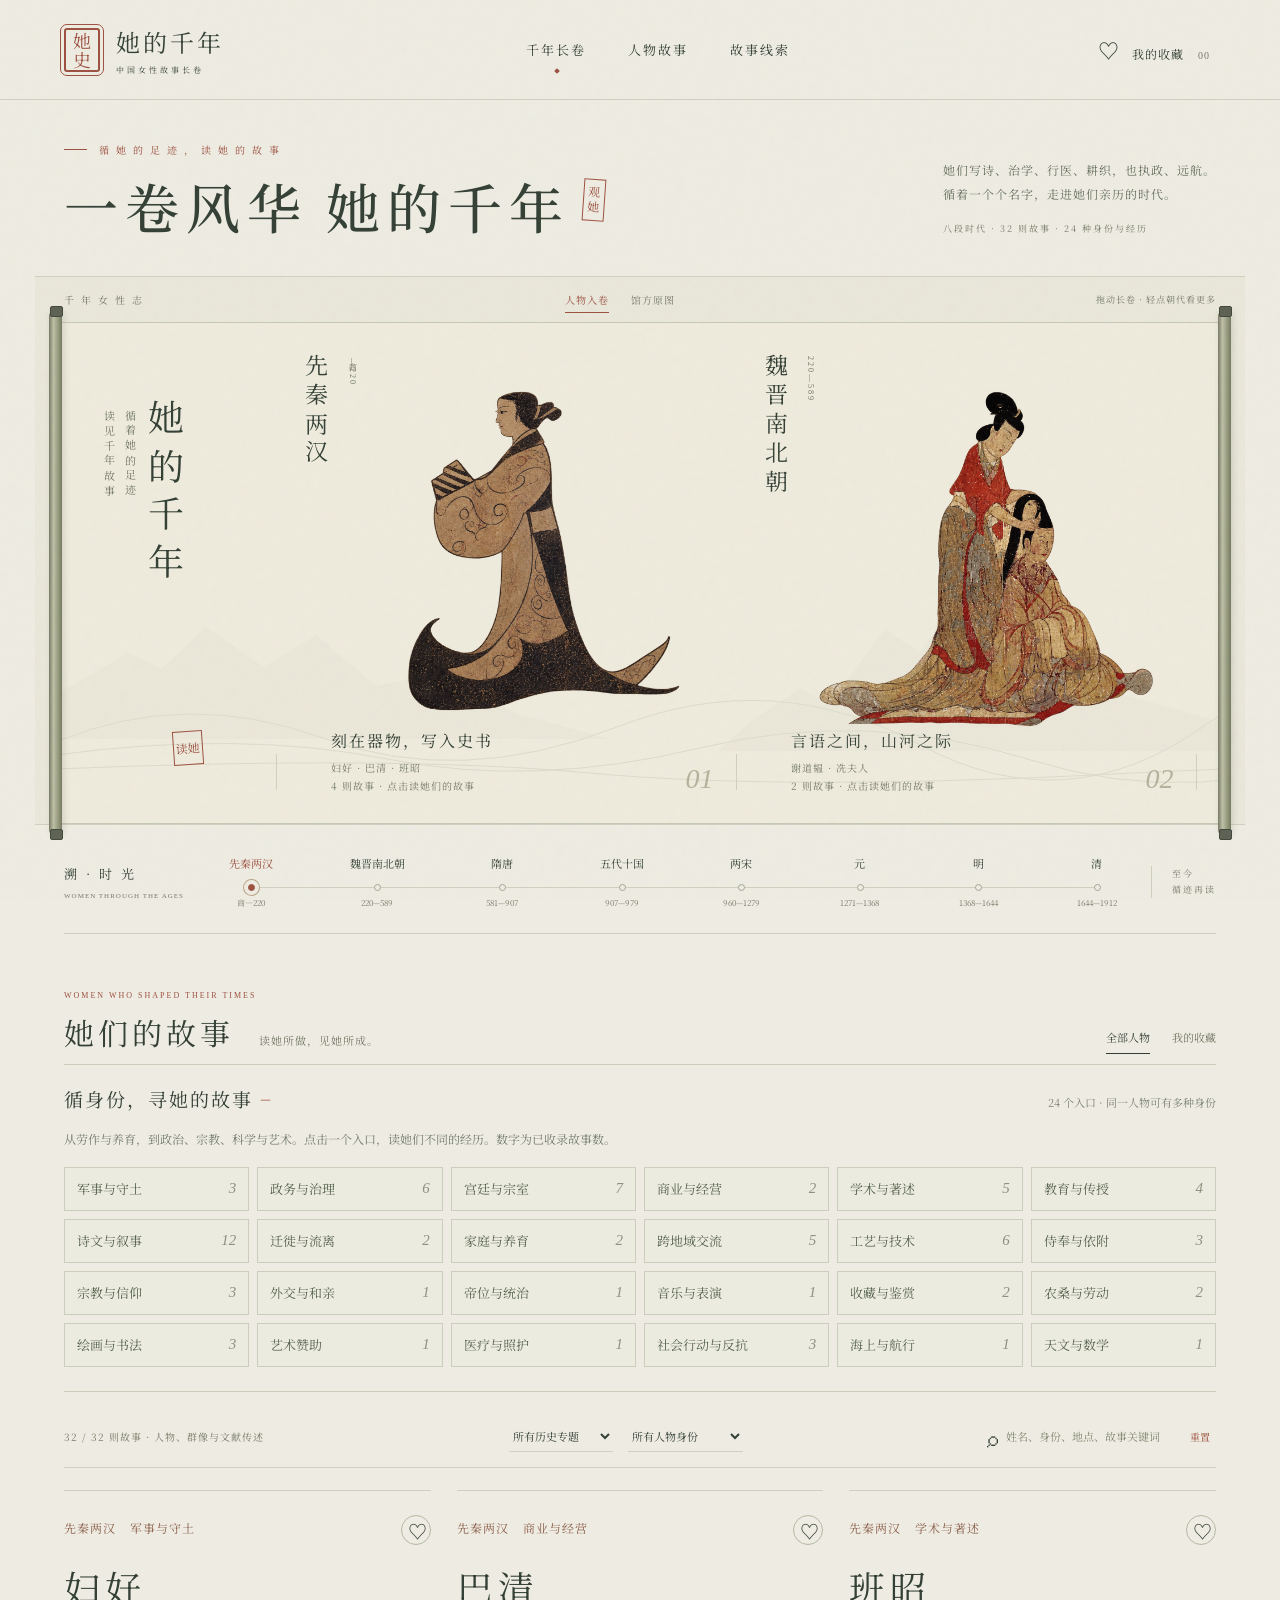
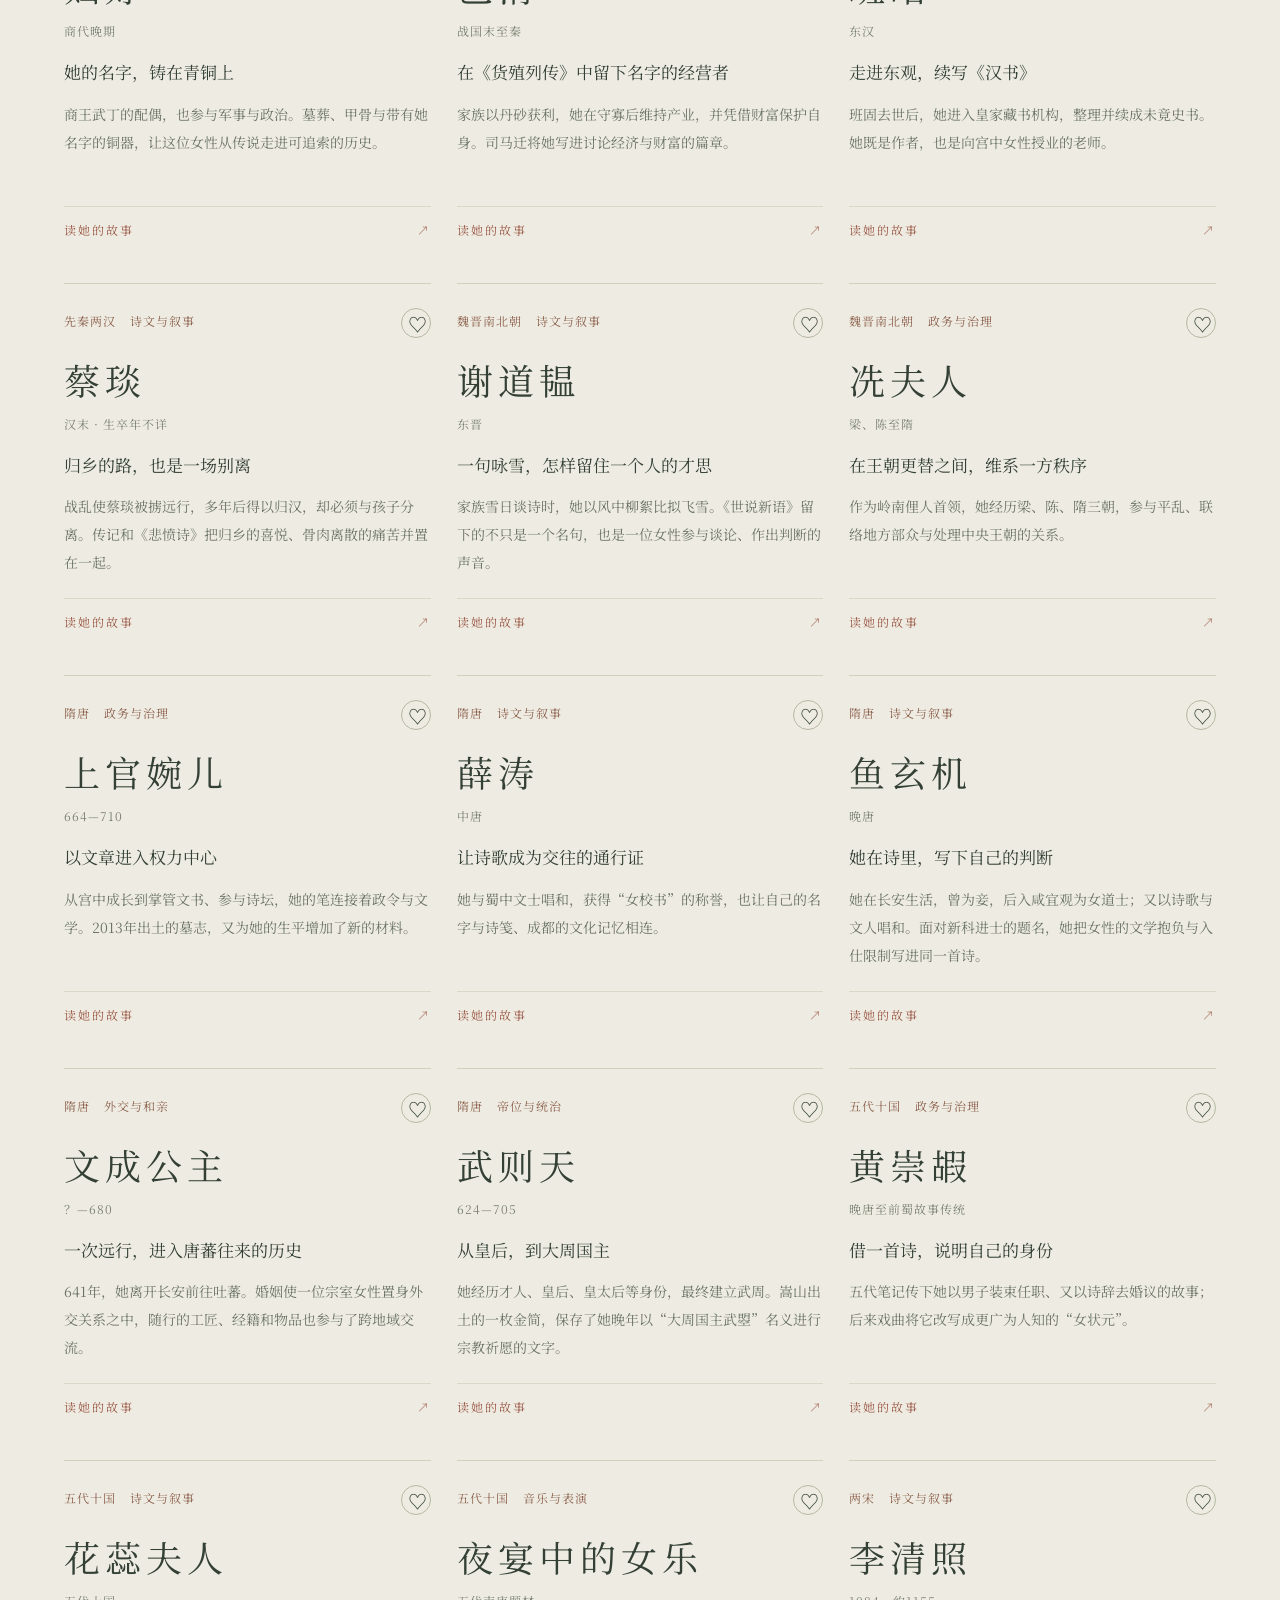
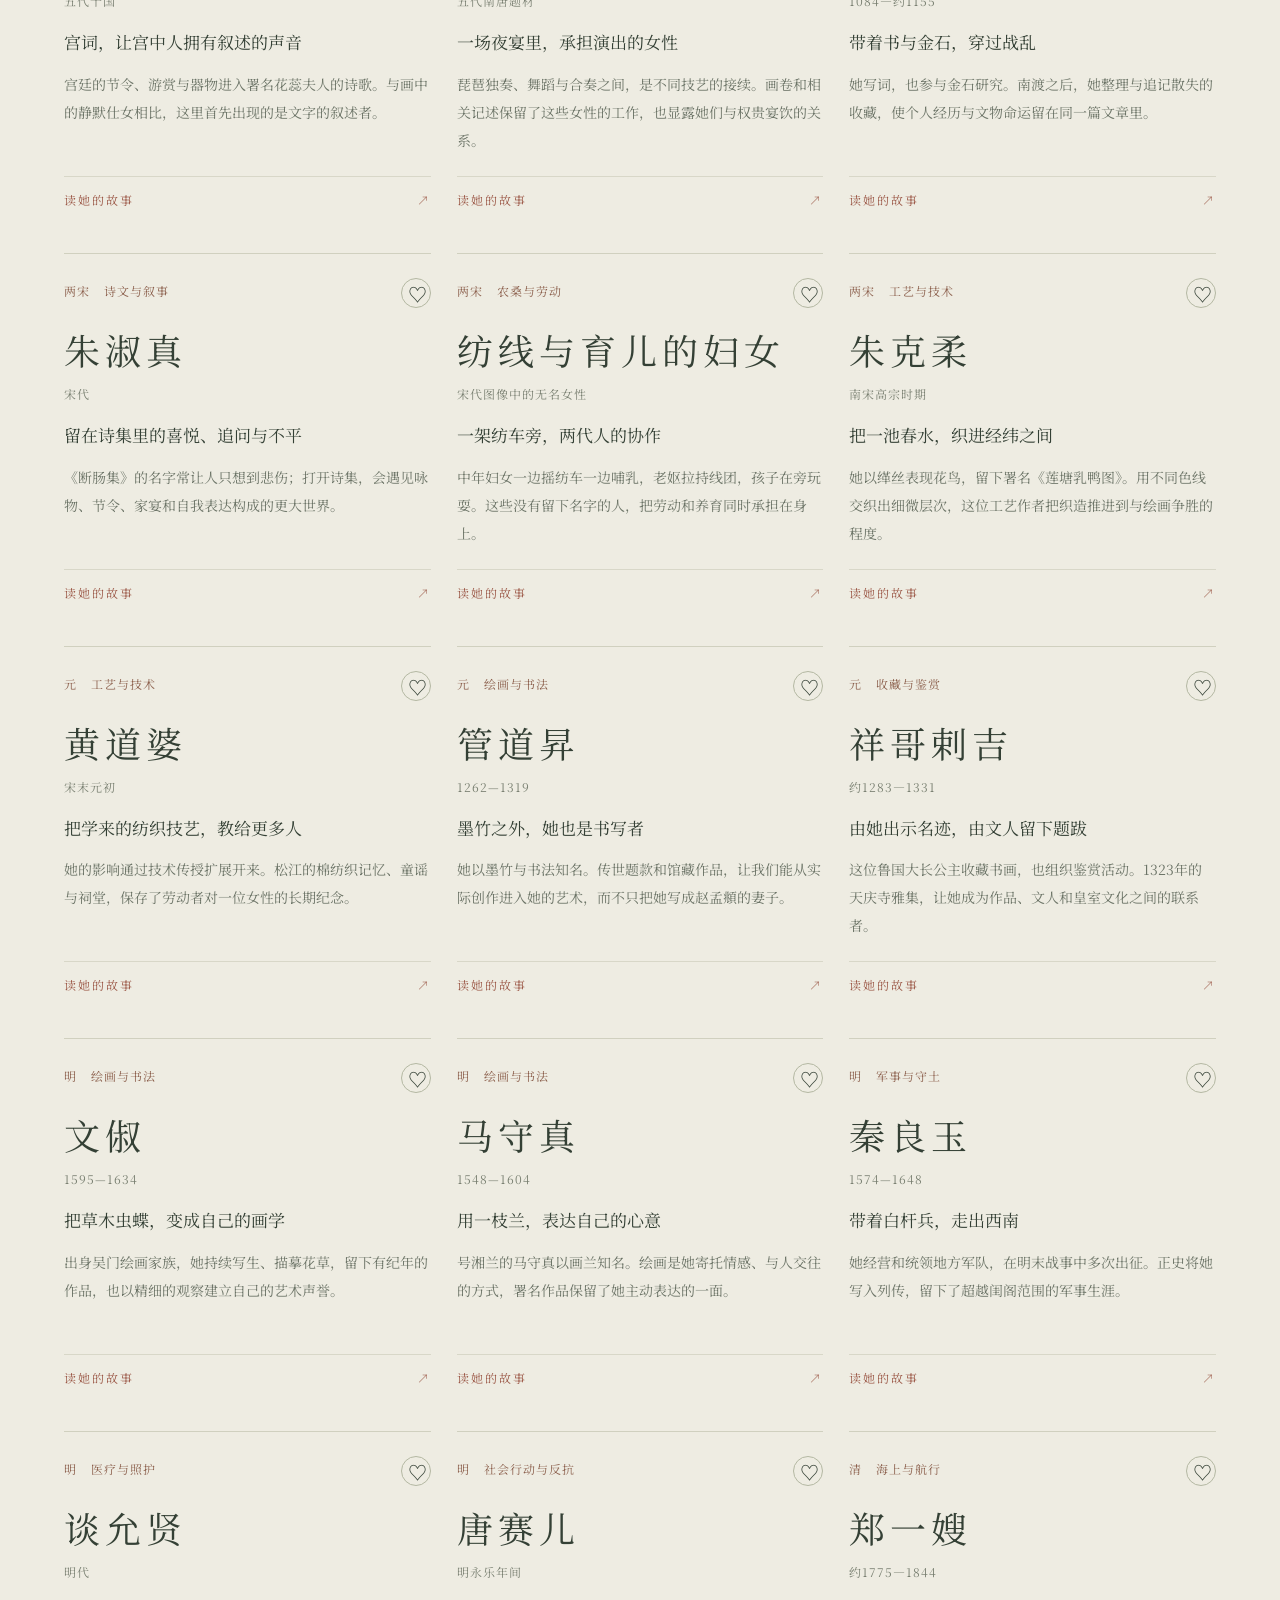
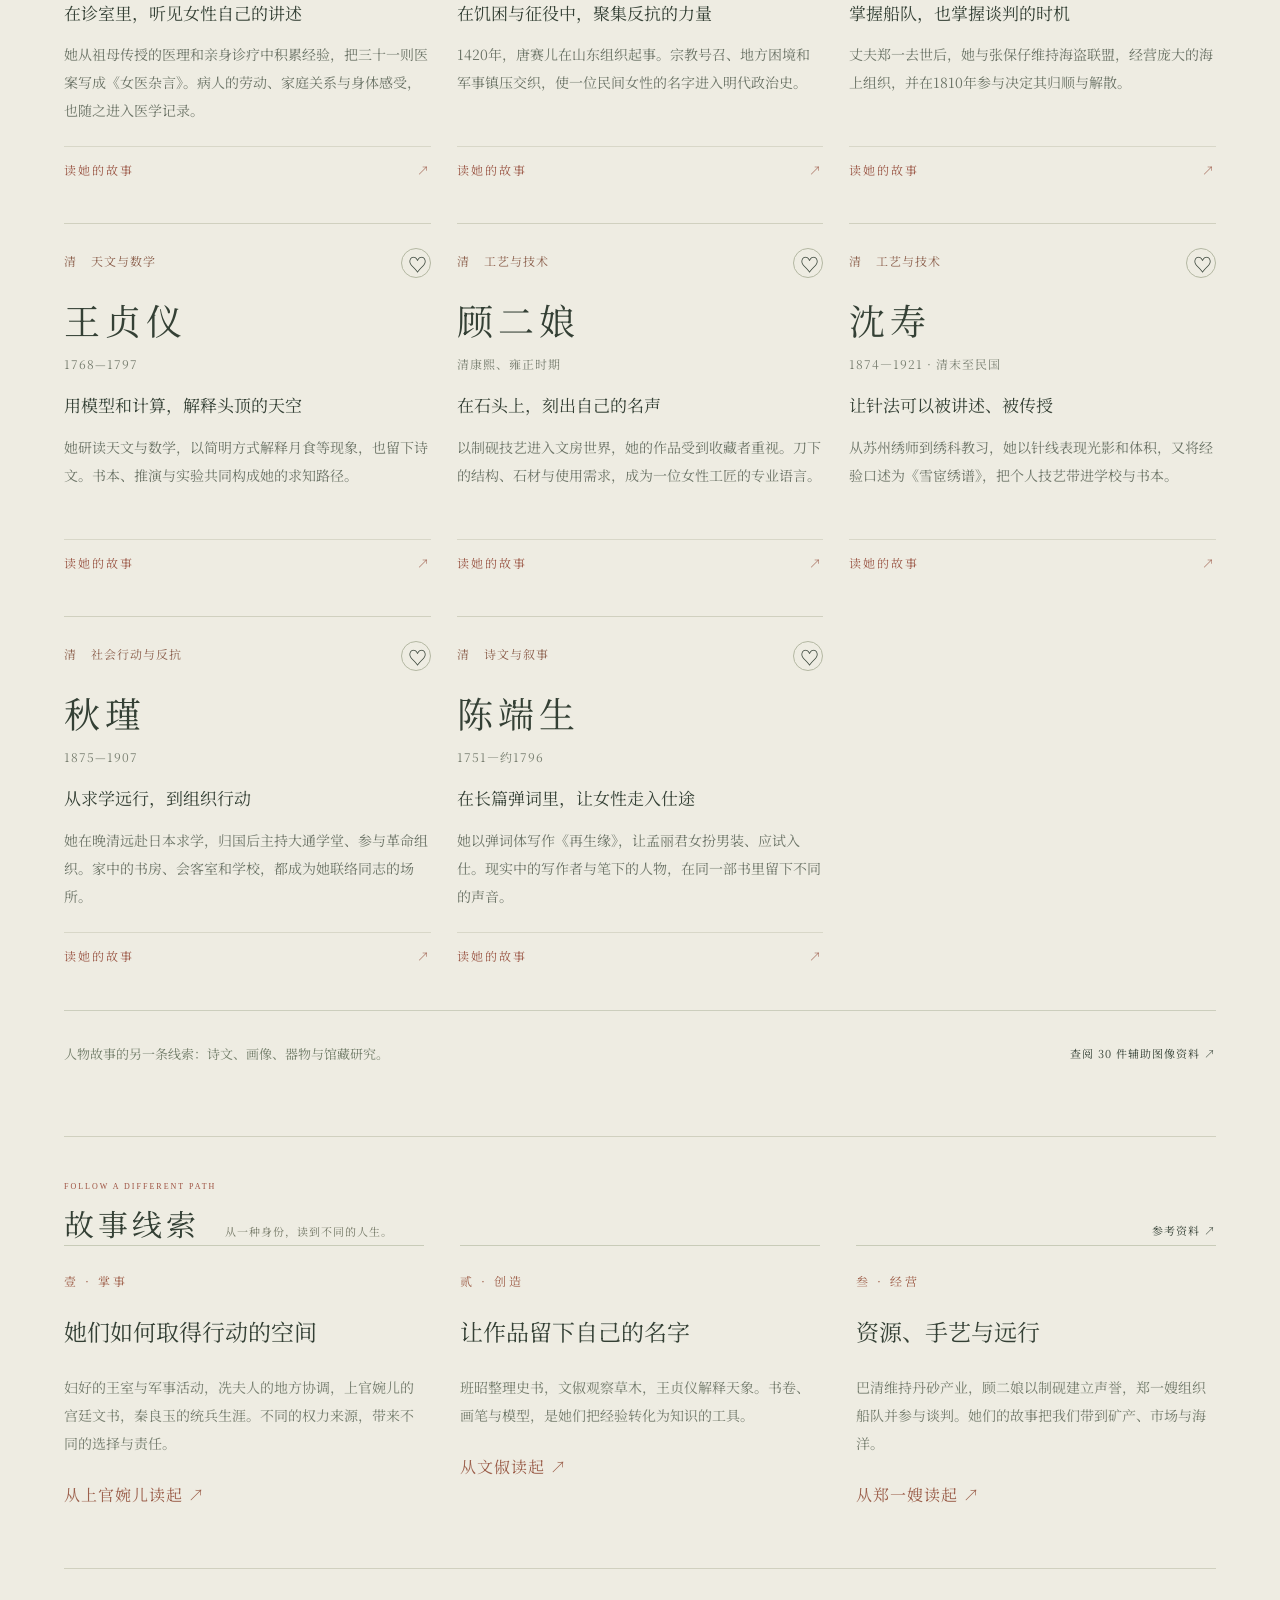
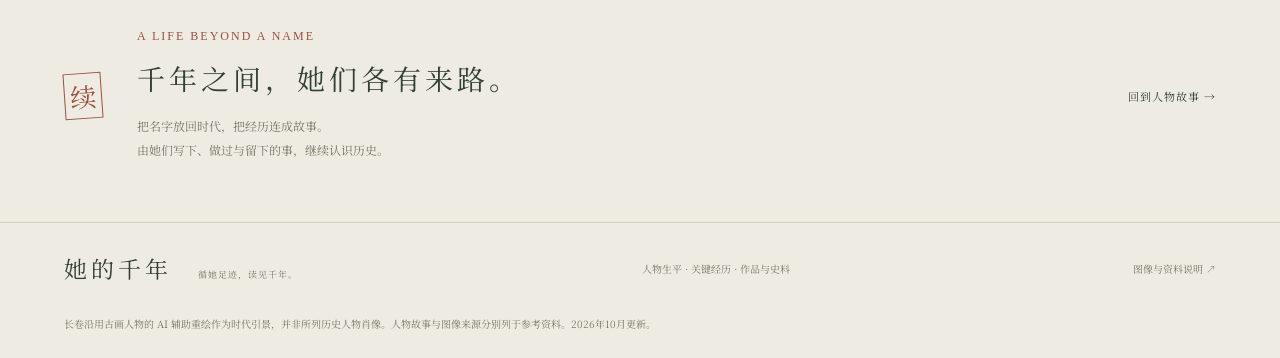
==== index.html @ 385a0a85 "Publish Astra edition of Her Dynasty with women's historical stories" ====
<!doctype html><html lang="zh-CN"><head><meta charset="UTF-8"><meta name="viewport" content="width=device-width, initial-scale=1"><meta name="theme-color" content="#eeece2"><title>她的千年 · 中国女性故事长卷</title><meta name="description" content="从先秦到清代，循女性的生平、行动与作品，阅读中国历史中的女性故事。"><link rel="stylesheet" href="style.css?v=stories-20261010-v7"><link rel="stylesheet" href="women.css?v=stories-20261010-v7"></head><body><a class="skip-link" href="#section-catalog">跳至人物故事</a>
<header class="header"><a class="brand" href="#" aria-label="她的千年，返回卷首"><span class="seal" aria-hidden="true"><span>她</span><span>史</span></span><span>她的千年<small>中国女性故事长卷</small></span></a><nav aria-label="主导航"><a class="current" href="#section-scroll">千年长卷</a><a href="#section-catalog">人物故事</a><a href="#section-study">故事线索</a></nav><button class="saved-link" id="savedNav"><span>♡</span> 我的收藏 <small id="savedCount">00</small></button></header>
<main><section class="opening" id="section-scroll"><div><p class="eyebrow"><i></i> 循 她 的 足 迹 ， 读 她 的 故 事</p><h1>一卷风华<span>她的千年</span><b class="title-stamp">观她</b></h1></div><div class="opening-aside"><p>她们写诗、治学、行医、耕织，也执政、远航。<br>循着一个个名字，走进她们亲历的时代。</p><span id="storyStats">八段时代 · 32 则故事 · 多种人生</span></div></section>
<section class="scroll-shell" aria-label="连续的女性故事长卷"><div class="scroll-topline"><span>千 年 女 性 志</span><div class="view-switch" role="group" aria-label="长卷画面模式"><button class="active" id="cropMode" aria-pressed="true">人物入卷</button><button id="wholeMode" aria-pressed="false">馆方原图</button></div><span class="scroll-instruction">拖动长卷 · 轻点朝代看更多</span></div><div class="scroll-mount"><span class="spindle left" aria-hidden="true"></span><div class="scroll-viewport" id="scrollViewport" tabindex="0" role="region" aria-label="横向女性故事长卷，可拖动或使用左右方向键浏览"><div class="scroll-track" id="epochSlotsWrapper"></div></div><span class="spindle right" aria-hidden="true"></span></div></section>
<section class="timeline-section" aria-label="选择时代"><div class="timeline-label">溯 · 时 光<small>WOMEN THROUGH THE AGES</small></div><div class="timeline" id="timelineEpochsBar" role="group" aria-label="朝代时间轴"></div><a class="timeline-end" href="#living">至今<br>循迹再读</a></section>
<section class="collection" id="section-catalog"><div class="section-top"><div><p class="eyebrow">WOMEN WHO SHAPED THEIR TIMES</p><h2>她们的故事<span>读她所做，见她所成。</span></h2></div><div class="filters" role="group" aria-label="人物筛选"><button class="active" id="allFilter" aria-pressed="true">全部人物</button><button id="savedFilter" aria-pressed="false">我的收藏</button></div></div><details class="identity-atlas" open><summary><span>循身份，寻她的故事</span><small id="identityCount"></small></summary><p>从劳作与养育，到政治、宗教、科学与艺术。点击一个入口，读她们不同的经历。数字为已收录故事数。</p><div id="identityGrid" class="identity-grid" role="group" aria-label="按身份与经历浏览"></div></details><div class="collection-tools"><p id="filterCount" role="status"></p><div class="filter-selects"><label class="sr-only" for="eraFilter">历史专题</label><select id="eraFilter"><option value="all">所有历史专题</option></select><label class="sr-only" for="sceneFilter">人物身份</label><select id="sceneFilter"><option value="all">所有人物身份</option></select></div><label class="search"><span aria-hidden="true">⌕</span><input id="catalogSearchInput" type="search" placeholder="姓名、身份、地点、故事关键词" aria-label="检索人物故事"><button id="clearFilters">重置</button></label></div><div class="cards" id="catalogGrid"></div><div class="material-link"><p>人物故事的另一条线索：诗文、画像、器物与馆藏研究。</p><a href="sources.html#images" class="text-link">查阅 30 件辅助图像资料 ↗</a></div></section>
<section class="notes" id="section-study"><div class="section-top"><div><p class="eyebrow">FOLLOW A DIFFERENT PATH</p><h2>故事线索<span>从一种身份，读到不同的人生。</span></h2></div><a class="text-link" href="sources.html" target="_blank" rel="noopener">参考资料 ↗</a></div><div class="story-paths"><article><span>壹 · 掌事</span><h3>她们如何取得行动的空间</h3><p>妇好的王室与军事活动，冼夫人的地方协调，上官婉儿的宫廷文书，秦良玉的统兵生涯。不同的权力来源，带来不同的选择与责任。</p><button class="text-link" data-person="shangguan">从上官婉儿读起 ↗</button></article><article><span>贰 · 创造</span><h3>让作品留下自己的名字</h3><p>班昭整理史书，文俶观察草木，王贞仪解释天象。书卷、画笔与模型，是她们把经验转化为知识的工具。</p><button class="text-link" data-person="wenchu">从文俶读起 ↗</button></article><article><span>叁 · 经营</span><h3>资源、手艺与远行</h3><p>巴清维持丹砂产业，顾二娘以制砚建立声誉，郑一嫂组织船队并参与谈判。她们的故事把我们带到矿产、市场与海洋。</p><button class="text-link" data-person="zhengyisao">从郑一嫂读起 ↗</button></article></div></section><section class="living" id="living"><span class="small-seal">续</span><div><p class="eyebrow">A LIFE BEYOND A NAME</p><h2>千年之间，她们各有来路。</h2><p>把名字放回时代，把经历连成故事。<br>由她们写下、做过与留下的事，继续认识历史。</p></div><a class="text-link" href="#section-catalog">回到人物故事 →</a></section></main><footer><a class="footer-brand" href="#">她的千年 <span>循她足迹，读见千年。</span></a><p>人物生平 · 关键经历 · 作品与史料</p><a href="sources.html" target="_blank" rel="noopener">图像与资料说明 ↗</a></footer><div class="archive-note">长卷沿用古画人物的 AI 辅助重绘作为时代引景，并非所列历史人物肖像。人物故事与图像来源分别列于参考资料。2026年10月更新。</div><dialog class="reading-dialog epoch-dialog" id="epochDialog" aria-labelledby="epochTitle"><div class="dialog-top"><span class="eyebrow" id="epochKicker"></span><button class="close-button" data-close="epochDialog" aria-label="关闭朝代专题">×</button></div><div class="epoch-intro"><h2 id="epochTitle"></h2><p id="epochIntro"></p><p class="period-note" id="epochCount"></p></div><div class="catalog-grid" id="epochGrid"></div></dialog>
<dialog class="reading-dialog work-dialog" id="workDialog" aria-labelledby="workTitle"><div class="dialog-top"><span class="eyebrow" id="workKicker"></span><button class="close-button" data-close="workDialog" aria-label="关闭作品详情">×</button></div><div class="work-heading"><h2 id="workTitle"></h2><p id="workMeta"></p></div><div class="work-tabs" role="tablist" aria-label="作品阅读内容"><button role="tab" id="tab-image" aria-controls="panel-image" aria-selected="true" data-tab="image">原作细看</button><button role="tab" id="tab-life" aria-controls="panel-life" aria-selected="false" tabindex="-1" data-tab="life">画中生活</button><button role="tab" id="tab-research" aria-controls="panel-research" aria-selected="false" tabindex="-1" data-tab="research">作品与来源</button></div><div class="work-panel" id="panel-image" role="tabpanel" aria-labelledby="tab-image"><div class="work-layout"><div class="image-column"><button class="work-image-button" id="openZoom" aria-label="放大当前画作"><img id="workImage" alt=""><span class="image-zoom-label">＋ 放大细看</span></button><p id="imageCaption"></p><div class="album-controls" id="albumControls"></div></div><div class="work-overview"><div class="eyebrow">画中一隅</div><p id="workSummary"></p><dl id="workFacts"></dl><div class="work-actions"><a class="source-link" id="workSource" target="_blank" rel="noopener">馆藏原页 ↗</a></div></div></div></div><div class="work-panel prose" id="panel-life" role="tabpanel" aria-labelledby="tab-life" hidden></div><div class="work-panel prose" id="panel-research" role="tabpanel" aria-labelledby="tab-research" hidden></div></dialog>
<dialog class="zoom-dialog" id="zoomDialog" aria-labelledby="zoomTitle"><div class="zoom-top"><h2 id="zoomTitle"></h2><button class="close-button" data-close="zoomDialog" aria-label="关闭放大查看">×</button></div><div class="zoom-tools"><button id="zoomOut" aria-label="缩小">−</button><output id="zoomScale">100%</output><button id="zoomIn" aria-label="放大">＋</button><button id="zoomReset">适应窗口</button><span id="zoomResolution"></span></div><div class="zoom-viewport" id="zoomViewport" tabindex="0" aria-label="放大的画作，可拖动画面或用方向键浏览"><div id="zoomStage"><img id="zoomImage" alt="" draggable="false"></div></div><p class="zoom-help">拖动或滚动浏览 · ＋／− 调整大小 · Esc 返回</p></dialog>
<dialog class="reading-dialog person-dialog" id="personDialog" aria-labelledby="personTitle"><div class="dialog-top"><span class="eyebrow" id="personKicker"></span><button class="close-button" data-close="personDialog" aria-label="关闭人物故事">×</button></div><header class="person-heading"><p id="personMeta"></p><h2 id="personTitle"></h2><h3 id="personHeadline"></h3><p id="personSummary"></p></header><div class="person-reading-layout"><aside><h3>故事中的几个节点</h3><ol id="personEvents" class="person-events"></ol><button class="save-card person-save" id="personSave" aria-label="收藏这位女性的故事">♡</button></aside><div class="prose"><div id="personBody"></div><section id="personMaterials"></section><section class="person-sources"><h3>参考资料</h3><div id="personReferences"></div></section></div></div></dialog>
<div class="toast" id="toast" role="status"></div>
<script src="women-data.js?v=stories-20261010-v7"></script><script src="stories-data.js?v=stories-20261010-v7"></script><script src="women.js?v=stories-20261010-v7"></script></body></html>
---- style.css ----
@import url('https://fonts.googleapis.com/css2?family=Noto+Serif+SC:wght@400;500;600&display=swap');
:root{--paper:#eeece2;--light:#f5f2e9;--ink:#344035;--muted:#757967;--red:#9d5141;--line:#d0d0bf;--serif:'Noto Serif SC','Songti SC',STSong,serif;--gutter:5vw}*{box-sizing:border-box}html{scroll-behavior:smooth;scroll-padding-top:26px}body{margin:0;background:var(--paper);color:var(--ink);font-family:var(--serif);-webkit-font-smoothing:antialiased}body:before{content:'';position:fixed;inset:0;z-index:50;opacity:.11;pointer-events:none;background:url("data:image/svg+xml,%3Csvg viewBox='0 0 150 150' xmlns='http://www.w3.org/2000/svg'%3E%3Cfilter id='n'%3E%3CfeTurbulence type='fractalNoise' baseFrequency='.7' numOctaves='3' stitchTiles='stitch'/%3E%3C/filter%3E%3Cpath fill='%23847861' filter='url(%23n)' opacity='.25' d='M0 0h150v150H0z'/%3E%3C/svg%3E")}button,input{font:inherit;color:inherit}button{cursor:pointer;border:0;background:none}a{color:inherit;text-decoration:none}button,a{transition:color .2s,background .2s,transform .2s}button:hover,a:hover{color:var(--red)}button:disabled{opacity:.3;cursor:default}button:focus-visible,a:focus-visible,input:focus-visible,[tabindex]:focus-visible{outline:2px solid var(--red);outline-offset:5px}button:focus:not(:focus-visible){outline:none}button,a{-webkit-tap-highlight-color:transparent}img{max-width:100%}.sr-only{position:absolute!important;width:1px;height:1px;padding:0;margin:-1px;overflow:hidden;clip:rect(0,0,0,0);white-space:nowrap;border:0}.skip-link{position:absolute;left:10px;top:-80px;z-index:100;padding:15px;background:var(--paper)}.skip-link:focus{top:10px}.header{height:100px;max-width:1600px;margin:auto;display:flex;align-items:center;justify-content:space-between;padding:0 var(--gutter);border-bottom:1px solid var(--line)}.brand{display:flex;align-items:center;gap:16px;font-size:26px;letter-spacing:4px}.brand small{display:block;font-size:8px;letter-spacing:3px;margin-top:5px}.seal{width:36px;height:44px;border:2px solid var(--red);outline:1px solid var(--red);outline-offset:3px;color:var(--red);writing-mode:vertical-rl;display:grid;place-content:center;font-size:21px;letter-spacing:1px;border-radius:3px}nav{display:flex;gap:42px;font-size:13px;letter-spacing:2px}nav a{padding:14px 0;position:relative}nav a.current:after{content:'';width:4px;height:4px;background:var(--red);position:absolute;bottom:0;left:48%;transform:rotate(45deg)}.saved-link{font-size:12px;letter-spacing:1px}.saved-link>span{font-size:21px;margin-right:8px}.saved-link small{font:10px Georgia;letter-spacing:1px;margin-left:10px;color:var(--muted)}main{max-width:1600px;margin:auto}.opening{padding:42px var(--gutter) 35px;display:flex;align-items:end;justify-content:space-between;gap:20px}.eyebrow{font:9px Georgia,serif;letter-spacing:3px;color:var(--muted);margin:0 0 14px;display:flex;align-items:center;gap:12px}.eyebrow i{display:inline-block;width:23px;height:1px;background:var(--red)}.opening .eyebrow{font-family:var(--serif);font-size:10px}h1{font-size:54px;letter-spacing:7px;line-height:1.3;font-weight:500;margin:0;position:relative}h1 span{margin-left:18px}.title-stamp{font-size:12px;font-weight:400;writing-mode:vertical-rl;border:1px solid var(--red);color:var(--red);padding:5px 2px;letter-spacing:3px;position:absolute;top:8px;margin-left:13px;transform:rotate(4deg)}.opening-aside{padding-bottom:4px}.opening-aside p{font-size:12px;line-height:2;letter-spacing:1px;margin:0 0 8px;color:#66705e}.opening-aside>span{font-size:9px;letter-spacing:2px;color:var(--muted)}.scroll-shell{margin:0 2.7%;border-top:1px solid var(--line);border-bottom:1px solid var(--line);background:#e9e7da;position:relative}.scroll-topline{height:45px;display:flex;align-items:center;justify-content:space-between;padding:0 29px;font-size:10px;letter-spacing:2px;color:var(--muted)}.view-switch{display:flex;gap:22px}.view-switch button{font-size:10px;padding:5px 0;letter-spacing:1px;border-bottom:1px solid transparent;color:var(--muted)}.view-switch button.active{color:var(--red);border-color:var(--red)}.scroll-instruction{font-size:9px;letter-spacing:1px}.scroll-mount{position:relative;margin:0 21px;border-top:1px solid #c7c9b5;border-bottom:1px solid #c7c9b5}.spindle{position:absolute;top:-12px;bottom:-12px;width:13px;z-index:3;border-radius:5px;background:linear-gradient(90deg,#777965,#bec0a6 35%,#8b9074 80%,#747960);box-shadow:2px 0 6px #3c442927}.spindle:before,.spindle:after{content:'';position:absolute;left:1px;width:11px;height:9px;background:#5d6253;border:1px solid #41483c;border-radius:2px}.spindle:before{top:-5px}.spindle:after{bottom:-5px}.spindle.left{left:-7px}.spindle.right{right:-7px}.scroll-viewport{height:500px;overflow-x:auto;overflow-y:hidden;scrollbar-width:none;cursor:grab;overscroll-behavior-x:contain;touch-action:pan-x pan-y;position:relative;background:#eeebdd}.scroll-viewport::-webkit-scrollbar{display:none}.scroll-viewport.dragging{cursor:grabbing;user-select:none}.scroll-track{position:relative;width:max-content;height:100%;display:flex;align-items:stretch;padding:0 90px 0 0;isolation:isolate}.scroll-landscape{position:absolute;inset:0;z-index:-1;width:100%;height:100%;pointer-events:none;opacity:.18}.scroll-preface{width:220px;flex:none;padding:76px 36px;position:relative}.scroll-preface h2{writing-mode:vertical-rl;font-size:36px;font-weight:400;letter-spacing:12px;margin:0 auto;line-height:1.8}.scroll-preface p{writing-mode:vertical-rl;height:218px;position:absolute;left:33px;top:86px;font-size:11px;letter-spacing:4px;line-height:1.9;color:var(--muted)}.small-seal{color:var(--red);border:1px solid var(--red);display:inline-flex;align-items:center;justify-content:center;width:30px;height:34px;font-size:17px;transform:rotate(-4deg)}.scroll-preface .small-seal{position:absolute;left:117px;bottom:58px}.scroll-scene{width:460px;flex:none;position:relative;padding:26px 12px 28px 30px;display:flex;flex-direction:column;justify-content:end;--accent:var(--red)}.scroll-scene:after{content:'';position:absolute;left:0;bottom:33px;height:36px;width:1px;background:var(--line)}.scene-era{position:absolute;top:30px;left:25px;display:flex;align-items:start;gap:12px;z-index:1}.scene-era strong{font-size:23px;font-weight:400;writing-mode:vertical-rl;letter-spacing:6px}.scene-era span{font:8px Georgia;letter-spacing:2px;color:var(--muted);writing-mode:vertical-rl;margin-top:3px}.scene-painting{height:373px;width:100%;padding:0 24px 0 35px;display:flex;align-items:center;justify-content:center;position:relative}.scene-painting img{height:100%;width:100%;object-fit:contain;mix-blend-mode:multiply;mask-image:linear-gradient(90deg,transparent,black 8%,black 92%,transparent);transition:transform .6s;pointer-events:none;user-select:none}.scene-painting:hover img{transform:translateY(-4px)}.scene-painting:after{content:'＋ 细看';font-size:10px;letter-spacing:2px;position:absolute;bottom:28px;right:26px;padding:7px 9px;background:#f5f1e3db;border:1px solid #a6ad9680;color:var(--ink);opacity:0;transition:opacity .2s}.scene-painting:hover:after,.scene-painting:focus-visible:after{opacity:1}.scroll-scene.textile .scene-painting{padding:25px 8px 15px 15px}.scroll-scene.textile .scene-painting img{height:auto;max-height:100%;mask-image:none}.scroll-scene.original-mode .scene-painting img{mix-blend-mode:normal;mask-image:none;max-height:315px;height:auto;box-shadow:0 3px 18px #535b4522}.scene-caption{padding:2px 10px 0 25px;display:flex;justify-content:space-between;gap:12px;align-items:end}.scene-caption h3{font-size:17px;font-weight:400;letter-spacing:3px;margin:0 0 7px}.scene-caption p{font-size:9px;color:var(--muted);letter-spacing:1px;margin:0;max-width:280px}.scene-index{font:italic 28px Georgia;color:#96977c;opacity:.65}.scroll-ending{width:240px;flex:none;display:flex;align-items:center;justify-content:center;gap:25px;padding-left:35px}.scroll-ending h2{writing-mode:vertical-rl;font-weight:400;letter-spacing:8px;font-size:27px}.scroll-ending p{writing-mode:vertical-rl;height:270px;font-size:11px;line-height:2;letter-spacing:3px;color:var(--muted)}.scroll-bottomline{display:flex;align-items:center;gap:25px;padding:14px 27px;height:49px}.scroll-buttons{display:flex;gap:15px}.scroll-buttons button{font-size:19px;padding:0 5px}input[type=range]{accent-color:var(--red);cursor:pointer;height:12px}.scroll-bottomline input{flex:1;min-width:0;height:2px}.scroll-bottomline>span{min-width:102px;font-size:10px;letter-spacing:1px;text-align:right;color:var(--muted)}.timeline-section{margin:0 var(--gutter);padding:30px 0 25px;border-bottom:1px solid var(--line);display:flex;align-items:center;gap:30px}.timeline-label{font-size:13px;letter-spacing:3px;min-width:132px}.timeline-label small{display:block;font:7px Georgia;letter-spacing:1px;color:var(--muted);margin-top:9px}.timeline{flex:1;display:flex;justify-content:space-between;position:relative;gap:8px}.timeline:before{content:'';height:1px;position:absolute;top:32px;left:20px;right:20px;background:var(--line)}.timeline button{font-size:11px;white-space:nowrap;padding:0 3px;min-width:48px;position:relative}.timeline small{display:block;font-size:8px;color:var(--muted);margin-top:26px}.timeline button:after{content:'';width:5px;height:5px;background:var(--paper);border:1px solid #a2a792;position:absolute;left:calc(50% - 3px);top:29px;border-radius:50%}.timeline button.active{color:var(--red)}.timeline button.active:after{background:var(--red);border-color:var(--red);box-shadow:0 0 0 4px var(--paper),0 0 0 5px #bba78d}.timeline-end{font-size:9px;letter-spacing:2px;line-height:1.8;border-left:1px solid var(--line);padding-left:20px;color:var(--muted)}.scroll-footnote{display:flex;justify-content:space-between;gap:20px;margin:14px var(--gutter) 0;font-size:9px;color:var(--muted);letter-spacing:1px}.scroll-footnote button{font-size:9px}.collection{padding:57px var(--gutter) 60px}.section-top{display:flex;justify-content:space-between;align-items:end;gap:20px}.section-top .eyebrow{font-size:8px;letter-spacing:2px;margin-bottom:10px}.section-top h2{font-size:30px;font-weight:400;letter-spacing:4px;margin:0}.section-top h2 span{font-size:11px;letter-spacing:1px;margin-left:25px;color:var(--muted)}.filters{display:flex;gap:22px}.filters button{font-size:11px;color:var(--muted);padding:8px 0;border-bottom:1px solid transparent;white-space:nowrap}.filters button.active{color:var(--ink);border-color:var(--ink)}.collection-tools{display:flex;justify-content:space-between;align-items:center;gap:20px;margin:27px 0 22px;padding-bottom:13px;border-bottom:1px solid var(--line)}.collection-tools p{font-size:10px;color:var(--muted);letter-spacing:1px}.search{display:flex;align-items:center;gap:8px}.search>span:first-child{font-size:22px}.search>span:last-child{font-size:10px;color:var(--muted)}.search input{border:0;background:none;min-width:225px;padding:7px 0;font-size:11px;border-radius:0;outline-offset:2px}.search input::placeholder{color:#848873}.cards{display:grid;grid-template-columns:repeat(3,minmax(0,1fr));gap:35px 26px}.card{position:relative;min-width:0}.card-open{display:block;padding:0;width:100%;text-align:left}.card-art{height:270px;border:1px solid #d0d1bf;position:relative;background:#e7e6d9;display:flex;align-items:center;justify-content:center;overflow:hidden;padding:22px}.card-art:before{content:'';position:absolute;inset:8px;border:1px solid #b1b69c66;pointer-events:none}.card-art img{height:100%;width:100%;object-fit:contain;mix-blend-mode:multiply;transition:transform .5s}.card-open:hover img{transform:translateY(-4px)}.card-era{writing-mode:vertical-rl;position:absolute;top:24px;left:19px;font-size:13px;letter-spacing:4px;z-index:1}.card-status{position:absolute;bottom:17px;left:19px;font-size:8px;letter-spacing:1px;color:var(--muted);background:#eeece2b0;padding:3px 6px}.card-title{font-size:17px;line-height:1.6;font-weight:400;letter-spacing:1px;margin:15px 0 8px;display:flex;justify-content:space-between;gap:10px}.card-title>span:last-child{font-size:15px;color:var(--red)}.card-meta{font-size:10px;color:var(--muted);letter-spacing:1px;line-height:1.8}.save-card{position:absolute;top:18px;right:18px;width:30px;height:30px;border:1px solid #b4b8a2;border-radius:50%;background:#f3efdfd9;font-size:19px;z-index:1}.save-card[aria-pressed=true]{color:var(--red)}.empty{grid-column:1/-1;padding:70px 25px;text-align:center;border:1px solid var(--line);color:var(--muted);font-size:13px}.empty button{text-decoration:underline;text-underline-offset:5px;display:block;margin:20px auto 0}.notes{margin:0 var(--gutter);padding:45px 0 50px;border-top:1px solid var(--line);border-bottom:1px solid var(--line)}.text-link{font-size:11px;letter-spacing:1px;padding:7px 0}.essay-list{display:grid;grid-template-columns:repeat(4,1fr);margin-top:34px}.essay{padding:0 24px;border-right:1px solid var(--line);text-align:left}.essay:first-child{padding-left:0}.essay:last-child{border-right:0}.essay>span{font:italic 24px Georgia;color:#9a9c83}.essay h3{font-size:17px;font-weight:400;letter-spacing:1px;line-height:1.7;margin:18px 0 10px}.essay p{font-size:10px;color:var(--muted);margin:0}.essay b{font-weight:400;display:block;font-size:19px;margin-top:20px;color:var(--red)}.living{display:flex;justify-content:space-between;align-items:center;gap:35px;padding:60px var(--gutter)}.living>.small-seal{width:38px;height:46px;font-size:26px}.living>div{flex:1}.living h2{font-size:28px;font-weight:400;letter-spacing:4px;margin:0 0 16px}.living p:not(.eyebrow){font-size:12px;line-height:2;color:var(--muted);margin:0}footer{max-width:1600px;margin:auto;display:flex;justify-content:space-between;align-items:center;gap:20px;border-top:1px solid var(--line);padding:28px var(--gutter);font-size:10px;color:var(--muted)}.footer-brand{font-size:23px;color:var(--ink);letter-spacing:4px}.footer-brand span{font-size:9px;color:var(--muted);letter-spacing:1px;margin-left:16px}footer button{font-size:10px}
/* The study room uses the same paper, ink and annotation system as the scroll. */
dialog{background:var(--paper);color:var(--ink);border:1px solid #aeb39d;padding:0;max-height:91vh;width:min(1120px,calc(100% - 48px));max-width:none;box-shadow:0 30px 100px #23312644;overflow:auto}dialog::backdrop{background:#23342d88;backdrop-filter:blur(5px)}.close{position:absolute;top:15px;right:21px;width:35px;height:35px;font:30px Georgia;z-index:4;background:var(--paper)}.detail-header{padding:35px 48px 24px;border-bottom:1px solid var(--line);padding-right:70px}.detail-header .eyebrow{color:var(--red);font-size:9px;margin-bottom:10px}.detail-header h2{font-size:28px;font-weight:400;letter-spacing:2px;line-height:1.6;margin:0}.detail-subline{display:flex;gap:15px;flex-wrap:wrap;font-size:10px;letter-spacing:1px;color:var(--muted);margin-top:10px}.detail-tabs{display:flex;gap:26px;padding:0 48px;border-bottom:1px solid var(--line);position:sticky;top:0;z-index:3;background:var(--paper)}.detail-tabs button{padding:16px 0;font-size:12px;letter-spacing:1px;border-bottom:2px solid transparent;white-space:nowrap}.detail-tabs button[aria-selected=true]{border-color:var(--red);color:var(--red)}.detail-panel{padding:30px 48px 38px;min-height:430px}.artwork-layout{display:grid;grid-template-columns:1.1fr 1fr;gap:32px}.object-visual{min-width:0}.image-mode{display:flex;align-items:center;justify-content:space-between;gap:12px;margin-bottom:13px}.image-mode>div{display:flex;gap:15px}.image-mode button{font-size:10px;padding:5px 0;border-bottom:1px solid transparent}.image-mode button.active{border-color:var(--ink)}.image-mode>span{font-size:9px;color:var(--muted)}.image-frame{height:335px;width:100%;background:#e5e4d8;display:flex;align-items:center;justify-content:center;padding:17px;border:1px solid var(--line);cursor:zoom-in;position:relative}.image-frame img{width:100%;height:100%;object-fit:contain}.image-frame.redraw img{mix-blend-mode:multiply}.image-frame:after{content:'＋ 点击放大';position:absolute;right:12px;bottom:12px;background:#eeeadee6;border:1px solid #a6ad9480;padding:7px 9px;font-size:9px;letter-spacing:1px}.image-caption{font-size:10px;color:var(--muted);line-height:1.9;margin:12px 0 0}.image-thumbs{display:flex;gap:10px;margin-top:10px}.image-thumbs button{width:70px;height:52px;border:1px solid var(--line);padding:3px}.image-thumbs button.active{border-color:var(--red)}.image-thumbs img{height:100%;width:100%;object-fit:contain}.object-info blockquote{margin:0 0 17px;padding-left:16px;border-left:2px solid #a0a58b;font-size:15px;line-height:2;letter-spacing:1px}.metadata{display:grid;grid-template-columns:80px 1fr;font-size:11px;line-height:1.9;gap:8px 15px;margin:0}.metadata dt{color:var(--muted)}.metadata dd{margin:0}.evidence-badges{display:flex;gap:7px;flex-wrap:wrap;margin:20px 0}.evidence-badges span{font-size:9px;border:1px solid var(--line);padding:5px 8px;color:var(--muted)}.primary{padding:11px 18px;font-size:11px;letter-spacing:1px;color:var(--paper);background:var(--ink);border:1px solid var(--ink)}.primary:hover{color:white;background:#52614e}.primary[aria-pressed=true]{background:none;color:var(--red);border-color:var(--red)}.source-block{border-top:1px solid var(--line);margin-top:30px;padding-top:16px}.source-block h3{font-size:11px;letter-spacing:2px;font-weight:400;margin:0 0 11px;color:var(--muted)}.source-block a{font-size:10px;line-height:2.3;margin-right:17px;border-bottom:1px solid #b8bda7}.source-block p{font-size:10px;color:var(--muted);line-height:1.9}.flat-header{display:flex;align-items:center;justify-content:space-between;gap:20px;margin-bottom:15px}.flat-header h3{font-size:19px;font-weight:400;margin:0}.flat-header span{font-size:10px;color:var(--red);border:1px solid #c7b3a1;padding:5px 10px}.flat-frame{height:auto;min-height:250px;max-height:none;padding:0;background:var(--light)}.flat-frame img{width:100%;max-height:480px;object-fit:contain}.measurement-list{display:flex;gap:0;margin:22px 0;border-top:1px solid var(--line);border-bottom:1px solid var(--line)}.measurement-list>div{flex:1;padding:16px;border-right:1px solid var(--line)}.measurement-list>div:last-child{border:0}.measurement-list dt{font-size:10px;color:var(--muted);margin-bottom:8px}.measurement-list dd{font-size:15px;margin:0}.reading-intro{font-size:13px;line-height:2;color:var(--muted);margin:0 0 25px}.reading-grid{display:grid;grid-template-columns:repeat(3,1fr);gap:26px}.reading-block{border-top:1px solid #a8ad95;padding-top:18px}.reading-block>span{font:italic 23px Georgia;color:#999e83}.reading-block h3{font-size:17px;font-weight:400;line-height:1.7;margin:15px 0 12px}.reading-block p{font-size:12px;color:#65705f;line-height:2.1;margin:0}.fact-list{margin-top:28px;padding:20px 22px;background:#e6e7d9;border-left:2px solid #929c80}.fact-list h3{font-weight:400;font-size:13px;margin:0 0 12px;letter-spacing:2px}.fact-list ul{margin:0;padding-left:18px;line-height:2;font-size:12px;color:#636e5c}.accessory-grid{display:grid;grid-template-columns:1fr 1fr;gap:20px}.accessory-card{padding:23px;border:1px solid var(--line)}.accessory-card>span{font-size:9px;letter-spacing:1px;color:var(--red)}.accessory-card h3{font-size:20px;font-weight:400;letter-spacing:2px;margin:16px 0}.accessory-card p{font-size:12px;line-height:2;color:var(--muted);margin:0}.accessory-gallery{display:flex;gap:15px;margin-top:25px}.accessory-gallery .image-frame{height:170px;flex:1}.text-article{padding:40px 50px}.text-article h2{font-size:29px;font-weight:400;letter-spacing:3px;line-height:1.6;padding-right:25px}.text-article h3{font-size:17px;font-weight:400;letter-spacing:1px;margin:28px 0 12px}.text-article p{font-size:13px;line-height:2.1;color:#626e5a}.source-item{border-top:1px solid var(--line);padding:17px 0}.source-item>span{font-size:9px;color:var(--red)}.source-item a{font-size:14px;display:block;margin:8px 0}.source-item p{font-size:11px;margin:0}.toast{position:fixed;left:50%;bottom:25px;transform:translate(-50%,20px);background:var(--ink);color:var(--paper);font-size:12px;padding:12px 23px;opacity:0;pointer-events:none;transition:.25s;z-index:100}.toast.show{opacity:1;transform:translate(-50%,0)}
/* Magnification never substitutes generated detail for source pixels. */
#zoom-dialog{width:calc(100% - 40px);height:calc(100dvh - 40px);max-height:none;overflow:hidden;grid-template-rows:auto minmax(0,1fr) auto auto}#zoom-dialog[open]{display:grid}.zoom-header{display:flex;align-items:center;padding:18px 28px;border-bottom:1px solid var(--line);min-height:80px}.zoom-header .eyebrow{font-size:8px;margin-bottom:6px}.zoom-header h2{font-size:18px;font-weight:400;letter-spacing:1px;margin:0;padding-right:45px}.zoom-stage{overflow:auto;min-width:0;min-height:0;cursor:grab;background:#e6e5d8;touch-action:pan-x pan-y}.zoom-stage.dragging{cursor:grabbing}.zoom-stage:focus-visible{outline-offset:-4px}#zoom-canvas{width:max-content;min-width:100%;min-height:100%;display:flex;align-items:center;justify-content:center;padding:22px}#zoom-image{max-width:none;display:block;flex:none;user-select:none;-webkit-user-drag:none}.zoom-toolbar{display:flex;align-items:center;gap:15px;padding:13px 28px;border-top:1px solid var(--line)}.zoom-toolbar button{min-width:30px;font-size:18px}.zoom-toolbar #zoom-reset{font-size:11px;margin-left:5px}.zoom-toolbar input{width:160px}.zoom-toolbar output{font:12px Georgia;min-width:35px}.zoom-toolbar>span{font-size:9px;color:var(--muted);margin-left:auto}.zoom-toolbar~p{font-size:10px;color:var(--muted);padding:0 28px 15px;margin:0;line-height:1.8}
@media(min-width:1700px){:root{--gutter:80px}}@media(max-width:1100px){h1{font-size:44px;letter-spacing:4px}.opening-aside p{font-size:11px}.opening-aside>span{font-size:8px;letter-spacing:1px}.timeline-section{gap:20px}.timeline-label{min-width:100px}.timeline-end{display:none}.timeline button{font-size:10px}.section-top h2 span{display:block;margin:10px 0 0;font-size:10px}.cards{gap:28px 20px}.card-art{height:240px}.card-title{font-size:15px}.essay{padding:0 18px}.essay h3{font-size:15px}.scroll-scene{width:425px}.scroll-preface{width:190px}.scroll-preface .small-seal{left:95px}.artwork-layout{gap:24px}.detail-header{padding-left:30px}.detail-panel,.detail-tabs{padding-left:30px;padding-right:30px}.reading-grid{gap:20px}.zoom-toolbar>span{display:none}}
@media(max-width:700px){:root{--gutter:6vw}.header{height:82px}.brand{gap:12px;font-size:22px}.brand small{font-size:7px;letter-spacing:2px}.seal{width:28px;height:34px;font-size:17px}nav{gap:18px;font-size:10px;letter-spacing:1px}nav a:last-child{display:none}.saved-link{font-size:0;padding:0}.saved-link>span{font-size:21px;margin:0}.saved-link small{margin-left:5px;font-size:9px}.opening{padding-top:30px;padding-bottom:25px;display:block}.opening .eyebrow{font-size:8px;letter-spacing:2px}h1{font-size:36px;letter-spacing:3px}h1 span{margin-left:12px}.title-stamp{display:none}.opening-aside{margin-top:17px;display:flex;align-items:end;justify-content:space-between}.opening-aside p{font-size:10px;line-height:1.9;margin:0}.opening-aside>span{writing-mode:vertical-rl;font-size:8px;letter-spacing:1px;display:none}.scroll-shell{margin:0 3%}.scroll-topline{padding:0 19px;height:42px;font-size:9px;letter-spacing:1px}.scroll-instruction{display:none}.view-switch{gap:14px}.view-switch button{font-size:9px}.scroll-mount{margin:0 14px}.scroll-viewport{height:450px}.scroll-preface{width:135px;padding:72px 20px}.scroll-preface h2{font-size:30px;letter-spacing:9px;margin-left:25px}.scroll-preface p{left:10px;font-size:9px;height:245px;letter-spacing:2px;top:67px}.scroll-preface .small-seal{left:68px;bottom:47px;width:25px;height:29px}.scroll-scene{width:310px;padding:21px 10px 23px}.scene-era{left:10px;top:24px;gap:9px}.scene-era strong{font-size:20px;letter-spacing:5px}.scene-era span{font-size:7px;letter-spacing:1px}.scene-painting{height:330px;padding:20px 0 5px 20px}.scene-caption{padding:0 2px 0 15px}.scene-caption h3{font-size:15px;letter-spacing:2px}.scene-caption p{font-size:8px;max-width:215px}.scene-index{font-size:22px}.scene-painting:after{opacity:1;right:8px;bottom:20px;font-size:8px}.scroll-scene.textile .scene-painting{padding:50px 5px 30px 10px}.scroll-ending{width:200px}.scroll-bottomline{padding:12px 18px;gap:12px}.scroll-buttons{gap:7px}.scroll-bottomline>span{font-size:9px;min-width:88px}.scroll-bottomline input{min-width:30px}.timeline-section{display:block;padding:25px 0 12px}.timeline-label{font-size:11px;margin-bottom:20px}.timeline-label small{display:inline;margin-left:15px;font-size:7px}.timeline{overflow-x:auto;padding-bottom:12px;justify-content:start;gap:21px}.timeline:before{width:690px;right:auto}.timeline button{font-size:11px}.timeline small{font-size:7px}.scroll-footnote{font-size:8px;display:block;line-height:1.8;margin-top:10px}.scroll-footnote button{font-size:8px;float:right;margin-top:3px}.collection{padding-top:40px;padding-bottom:35px}.section-top{display:block}.section-top h2{font-size:27px}.section-top h2 span{display:inline;font-size:9px;margin-left:10px;letter-spacing:0}.filters{justify-content:space-between;margin-top:20px;gap:10px}.filters button{font-size:10px}.collection-tools{display:block;margin:18px 0;padding-bottom:9px}.collection-tools p{font-size:9px;margin-bottom:12px}.search{justify-content:space-between}.search input{min-width:0;flex:1;font-size:10px}.cards{grid-template-columns:repeat(2,minmax(0,1fr));gap:24px 14px}.card-art{height:225px;padding:15px 8px}.card-era{font-size:10px;letter-spacing:2px;top:20px;left:12px}.save-card{width:24px;height:24px;font-size:16px;right:12px;top:14px}.card-status{left:10px;bottom:13px;font-size:7px;letter-spacing:0;padding:2px 4px}.card-title{font-size:13px;margin:11px 0 6px;line-height:1.8;letter-spacing:0;align-items:start}.card-meta{font-size:8px;letter-spacing:0}.notes{padding:32px 0}.notes .text-link{margin-top:18px;font-size:10px}.essay-list{grid-template-columns:1fr 1fr;row-gap:29px;margin-top:24px}.essay{padding:0 12px}.essay:nth-child(3){padding-left:0}.essay:nth-child(2){border-right:0}.essay>span{font-size:21px}.essay h3{font-size:14px;margin:10px 0}.essay p{font-size:8px;line-height:1.8}.essay b{font-size:17px;margin-top:12px}.living{padding:37px var(--gutter);gap:18px;flex-wrap:wrap}.living h2{font-size:22px;letter-spacing:2px;line-height:1.7}.living .eyebrow{font-size:7px;letter-spacing:1px}.living p:not(.eyebrow){font-size:10px}.living>.text-link{margin-left:56px;font-size:10px}.living>.small-seal{width:30px;height:36px;font-size:21px}footer{padding:24px var(--gutter);gap:10px}.footer-brand{font-size:20px}.footer-brand span{display:block;margin:7px 0 0;font-size:8px}footer p{display:none}footer button{font-size:9px}dialog{width:calc(100% - 22px);max-height:92dvh}.close{top:11px;right:10px;font-size:27px;width:30px}.detail-header{padding:28px 20px 19px;padding-right:43px}.detail-header .eyebrow{font-size:8px;letter-spacing:1px}.detail-header h2{font-size:21px;letter-spacing:1px}.detail-subline{font-size:9px;gap:7px}.detail-tabs{gap:0;justify-content:space-between;padding:0 17px}.detail-tabs button{font-size:10px;letter-spacing:0;padding:14px 0}.detail-panel{padding:20px 19px 28px}.artwork-layout{grid-template-columns:1fr;gap:25px}.image-frame{height:290px;padding:12px}.image-mode>span{font-size:8px}.image-caption{font-size:9px}.metadata{grid-template-columns:68px 1fr;font-size:10px;gap:7px 12px}.object-info blockquote{font-size:13px;line-height:2}.primary{font-size:10px}.source-block a{font-size:9px}.source-block p{font-size:9px}.flat-header{align-items:start}.flat-header h3{font-size:16px}.flat-header span{font-size:8px;max-width:130px;line-height:1.7}.flat-frame{height:auto;min-height:0;padding:0}.flat-frame img{height:auto}.measurement-list{flex-wrap:wrap}.measurement-list>div{padding:12px;min-width:33%}.measurement-list dt{font-size:8px}.measurement-list dd{font-size:11px}.reading-grid{grid-template-columns:1fr;gap:24px}.reading-block{padding-top:15px}.reading-block h3{font-size:17px;margin:10px 0}.reading-block p{font-size:12px}.reading-intro{font-size:11px}.fact-list{padding:17px}.fact-list ul{font-size:11px}.accessory-grid{grid-template-columns:1fr}.accessory-card{padding:20px}.accessory-card h3{font-size:18px}.accessory-gallery .image-frame{height:150px}.text-article{padding:30px 23px}.text-article h2{font-size:24px}.text-article p{font-size:12px}.source-item a{font-size:12px}.source-item p{font-size:10px}#zoom-dialog{width:calc(100% - 12px);height:calc(100dvh - 12px)}.zoom-header{padding:16px 18px}.zoom-header h2{font-size:15px}.zoom-toolbar{padding:13px 12px;gap:8px}.zoom-toolbar input{width:auto;min-width:45px;flex:1}.zoom-toolbar button{min-width:25px}.zoom-toolbar #zoom-reset{font-size:9px}.zoom-toolbar output{font-size:10px}.zoom-toolbar~p{font-size:9px;padding:0 16px 12px}.toast{width:max-content;max-width:90%;font-size:11px}}
@media(max-width:360px){h1{font-size:31px}nav{gap:12px}.brand{font-size:19px}.cards{gap:20px 10px}.card-art{height:200px}.detail-tabs button{font-size:9px}}
@media(prefers-reduced-motion:reduce){html{scroll-behavior:auto}*,*:before,*:after{transition:none!important;animation:none!important}}

/* Feather only interpretive artwork into the shared scroll paper. */
.scroll-scene:not(.original-mode) .scene-painting img{mask-image:linear-gradient(90deg,transparent,#000 12%,#000 88%,transparent),linear-gradient(0deg,transparent,#000 10%,#000 90%,transparent);mask-composite:intersect}.card-art img{mask-image:linear-gradient(0deg,transparent,#000 10%,#000 90%,transparent)}

.scene-painting img{width:auto;max-width:100%}.card-art img{width:auto;max-width:100%}
---- women.css ----
/* Astra layout preserved from the reference-matched v2 baseline. */
:root{--bg-paper:var(--paper);--bg-paper-light:var(--light);--text-main:var(--ink);--text-sub:var(--muted);--accent-vermilion:var(--red);--border-line:var(--line);--border-dark:#a8a896}
.header .seal{display:flex;flex-direction:column;align-items:center;justify-content:center;writing-mode:horizontal-tb;flex:0 0 36px;gap:0;line-height:1;font-size:18px;letter-spacing:0;padding:3px}.seal>span{display:block;line-height:1.05}.brand{font-size:24px;letter-spacing:3px}.brand>span:last-child{white-space:nowrap}.scene-painting{overflow:hidden;padding:18px 10px 5px 40px}.scene-painting img{width:100%;height:100%;object-fit:cover;object-position:var(--crop,50% 50%);mask-image:linear-gradient(90deg,transparent,#000 19%,#000 81%,transparent),linear-gradient(0deg,transparent,#000 14%,#000 83%,transparent);mask-composite:intersect;mix-blend-mode:multiply;box-shadow:none}.scroll-scene:not(.original-mode) .scene-painting img{mask-image:linear-gradient(90deg,transparent,#000 19%,#000 81%,transparent),linear-gradient(0deg,transparent,#000 14%,#000 83%,transparent);mask-composite:intersect}.whole-view .scene-painting img{object-fit:contain;mask-image:none;mix-blend-mode:normal}.scene-painting:after{content:'＋ 本朝画作';bottom:15px}.scene-caption{min-height:58px}.scene-caption h3{font-size:16px;letter-spacing:2px}.scene-caption p{line-height:1.8;font-size:10px}.scene-caption button{padding:0;text-align:left}.scene-painting:focus-visible{outline-offset:-5px}.scroll-preface .small-seal{font-size:14px}.scroll-readout{white-space:nowrap}.collection-tools{flex-wrap:wrap;gap:12px}.filter-selects{display:flex;gap:15px}.filter-selects select{border:0;border-bottom:1px solid var(--line);background:transparent;font:11px var(--serif);color:var(--ink);padding:6px 18px 6px 0;border-radius:0}.search input{min-width:170px}.search button{font-size:10px;color:var(--red)}.card-description{font-size:11px;line-height:1.9;color:var(--muted);margin:10px 0 0}.card-meta{letter-spacing:.3px;line-height:1.9}.card-art img{mask-image:none;mix-blend-mode:normal}.card-art{padding:25px 35px}.card-art .card-era{pointer-events:none}.card-title{margin-top:14px}.save-card[aria-pressed=true]{color:var(--red)}.empty-state{grid-column:1/-1;text-align:center;padding:60px 20px;border:1px solid var(--line)}.article-card summary{list-style:none;cursor:pointer}.article-card summary::-webkit-details-marker{display:none}.article-num{font:italic 24px Georgia;color:#9a9c83}.article-snippet{font-size:11px;line-height:1.8;color:var(--muted)}.read-more{display:block;margin-top:14px;font-size:12px;color:var(--red)}.essay-body{font-size:12px;line-height:2;border-top:1px solid var(--line);margin-top:16px;padding-top:15px}.essay-body p{font-size:12px;line-height:2;margin-bottom:14px}.essay-body a{color:var(--red);font-size:11px}.archive-note{max-width:1600px;margin:0 auto;padding:0 var(--gutter) 25px;font-size:10px;line-height:1.9;color:var(--muted)}.catalog-grid{display:grid;grid-template-columns:repeat(3,minmax(0,1fr));gap:25px}body:has(dialog[open]){overflow:hidden}select:focus-visible,summary:focus-visible{outline:2px solid var(--red);outline-offset:4px}[hidden]{display:none!important}
.reading-dialog{margin:auto;width:min(1100px,calc(100% - 48px));max-height:90dvh;border:1px solid var(--border-dark);background:var(--bg-paper-light);color:var(--text-main);padding:0 32px 32px;overflow:auto;box-shadow:0 20px 90px #24291f44}.reading-dialog::backdrop,.zoom-dialog::backdrop{background:#222b24b8;backdrop-filter:blur(5px)}.dialog-top{display:flex;align-items:center;justify-content:space-between;gap:16px;position:sticky;top:0;z-index:3;background:var(--bg-paper-light);padding:16px 0 8px;border-bottom:1px solid var(--border-line)}.close-button{width:38px;height:38px;flex-shrink:0;border:1px solid var(--border-line);background:transparent;font-family:Arial,sans-serif;font-size:25px;line-height:1}.close-button:hover{background:#e5dfd1}.eyebrow{color:var(--accent-vermilion);font-size:12px;letter-spacing:2px}.epoch-intro{max-width:750px;margin:25px auto 30px;text-align:center}.epoch-intro h2,.work-heading h2{font-size:28px;font-weight:500;letter-spacing:3px;line-height:1.5;margin-bottom:12px}.epoch-intro>p{font-size:14px;line-height:2}.epoch-intro .period-note{font-size:12px}.epoch-dialog .catalog-grid{grid-template-columns:repeat(3,minmax(0,1fr));gap:18px}.epoch-dialog .catalog-thumb{height:180px}.work-heading{padding:23px 0 18px}.work-heading h2{margin-bottom:5px}.work-heading p{font-size:13px;color:var(--text-sub)}.work-tabs{display:flex;border-bottom:1px solid var(--border-line);gap:25px;margin-bottom:24px}.work-tabs button{padding:10px 0;background:none;border:0;border-bottom:2px solid transparent;font-size:14px}.work-tabs button[aria-selected=true]{border-bottom-color:var(--accent-vermilion);color:var(--accent-vermilion)}.work-layout{display:grid;grid-template-columns:minmax(0,1.45fr) minmax(250px,1fr);gap:28px}.work-image-button{width:100%;height:390px;border:1px solid var(--border-line);padding:18px;background:#e7e2d4;position:relative}.work-image-button img{width:100%;height:100%;object-fit:contain}.image-zoom-label{position:absolute;bottom:12px;right:12px;background:#f5f2e9e8;border:1px solid var(--border-line);padding:4px 9px;font-size:12px}#imageCaption{font-size:12px;color:var(--text-sub);line-height:1.8;margin:10px 0}.album-controls{display:grid;grid-template-columns:repeat(3,1fr);gap:6px}.album-controls button{font-size:11px;text-align:left;border:1px solid var(--border-line);background:transparent;padding:6px 8px;line-height:1.7}.album-controls button.active{border-color:var(--accent-vermilion);color:var(--accent-vermilion);background:#e9ddd0}.work-overview>p{font-size:15px;line-height:2;margin:12px 0 22px}.work-overview dl{border-top:1px solid var(--border-line)}.work-overview dl>div{padding:10px 0;border-bottom:1px solid var(--border-line)}.work-overview dt{font-size:11px;color:var(--text-sub)}.work-overview dd{font-size:13px;line-height:1.9;margin-top:3px}.work-actions{display:flex;align-items:center;gap:18px;margin-top:22px;flex-wrap:wrap}.ink-button{border:1px solid var(--accent-vermilion);background:transparent;color:var(--accent-vermilion);padding:8px 18px;font-size:13px}.ink-button:hover{background:#e9ddd0}.source-link{font-size:13px;color:var(--accent-vermilion);text-underline-offset:4px}.prose{max-width:790px;margin:0 auto;min-height:350px;font-size:15px;line-height:2.1}.prose h3{font-size:20px;font-weight:500;margin:22px 0 12px}.prose p{margin-bottom:20px}.prose ol{padding-left:24px}.prose li{padding:8px 0}.prose a{color:var(--accent-vermilion)}.scene-tags{display:flex;gap:8px;flex-wrap:wrap;margin:20px 0}.scene-tags span{border:1px solid var(--border-line);padding:3px 10px;font-size:12px}.related-row{display:flex;gap:8px;flex-wrap:wrap;margin-top:20px}.related-row button{border:1px solid var(--border-line);background:transparent;padding:8px 12px;font-size:13px}.zoom-dialog{margin:auto;width:calc(100% - 32px);height:calc(100dvh - 32px);max-width:none;max-height:none;background:#e7e1d2;color:var(--text-main);border:1px solid var(--border-dark);padding:16px 22px;overflow:hidden}.zoom-top{display:flex;justify-content:space-between;align-items:center;gap:16px}.zoom-top h2{font-size:17px;font-weight:500}.zoom-tools{display:flex;align-items:center;gap:12px;padding:12px 0;flex-wrap:wrap}.zoom-tools button{padding:5px 13px;background:#f5f2e9;border:1px solid var(--border-dark);font-size:14px}.zoom-tools output{font-size:13px;min-width:42px;text-align:center}#zoomResolution{font-size:11px;color:#646959;margin-left:auto}.zoom-viewport{height:calc(100% - 125px);overflow:auto;border:1px solid var(--border-dark);background:#d8d2c1;touch-action:pan-x pan-y;cursor:grab;overscroll-behavior:contain}.zoom-viewport:active{cursor:grabbing}#zoomStage{display:grid;place-items:center;min-width:100%;min-height:100%;width:max-content;height:max-content}#zoomImage{display:block;max-width:none;max-height:none;user-select:none}.zoom-help{font-size:11px;text-align:center;padding-top:8px;color:#646959}.toast{position:fixed;bottom:24px;left:50%;transform:translate(-50%,15px);background:#344035;color:#f5f2e9;padding:8px 18px;z-index:200;font-size:13px;opacity:0;pointer-events:none;transition:.2s}.toast.visible{opacity:1;transform:translate(-50%,0)}[hidden]{display:none!important}

.reading-dialog p{line-height:2}.reading-dialog h2{margin-top:0}.reading-dialog .eyebrow{margin:0}.reading-dialog .work-tabs{margin-top:0}.reading-dialog .work-tabs button{padding:12px 0}.reading-dialog .work-overview dd{margin:4px 0 0}.reading-dialog .work-overview dt{letter-spacing:1px}.reading-dialog .work-image-button{height:360px}.reading-dialog .card-art{height:195px;padding:18px 25px}.reading-dialog .card-title{font-size:16px;letter-spacing:0}.reading-dialog .card-description{font-size:12px}.zoom-dialog img{max-width:none}.zoom-dialog .zoom-top h2{margin:0}.zoom-dialog .zoom-help{margin:0}.zoom-dialog .zoom-tools{min-height:45px}.reading-dialog .close-button,.zoom-dialog .close-button{border:0}.toast.visible{opacity:1;transform:translate(-50%,0);pointer-events:none}
@media(max-width:1100px){.collection-tools>p{width:100%;margin:0}.scene-caption h3{font-size:15px}.brand{font-size:22px;letter-spacing:2px}.opening-aside{max-width:260px}.opening h1{font-size:42px}.opening-aside>span{font-size:8px;letter-spacing:1px}}
@media(max-width:700px){.header .seal{flex-basis:28px;font-size:14px;line-height:1;width:28px;height:34px}.brand{font-size:18px;letter-spacing:1px;gap:12px}.brand small{letter-spacing:1px;font-size:7px}.opening h1{font-size:34px;letter-spacing:2px}.opening h1 span{margin-left:10px}.opening-aside{max-width:none}.scene-painting{padding:20px 3px 5px 23px}.scene-caption{min-height:62px;padding-left:12px}.scene-caption h3{font-size:14px;letter-spacing:1px}.scene-caption p{font-size:9px;max-width:230px}.filter-selects{margin:12px 0;justify-content:space-between;gap:8px}.filter-selects select{font-size:11px;width:48%;padding-right:0}.search input{min-width:0}.card-description{font-size:11px}.card-art{height:220px;padding:24px 16px}.card-title{font-size:14px;line-height:1.8}.card-meta{font-size:10px}.card-status{font-size:8px}.article-snippet{font-size:11px}.essay h3{font-size:16px}.essay-body p{font-size:12px}.read-more{font-size:11px}.reading-dialog{width:calc(100% - 18px);max-height:94dvh;padding:0 18px 22px}.epoch-dialog .catalog-grid{grid-template-columns:repeat(2,minmax(0,1fr));gap:22px 12px}.reading-dialog .card-art{height:170px;padding:20px 15px}.reading-dialog .card-title{font-size:14px}.reading-dialog .card-description{font-size:11px}.epoch-intro h2,.work-heading h2{font-size:23px;letter-spacing:1px}.epoch-intro>p{font-size:13px}.epoch-intro .period-note{font-size:11px}.work-layout{grid-template-columns:1fr;gap:24px}.reading-dialog .work-image-button{height:295px;padding:12px}.work-overview>p{font-size:14px}.work-tabs{gap:25px}.work-tabs button{font-size:13px}.work-overview dl{margin:0}.album-controls{grid-template-columns:repeat(3,minmax(0,1fr));gap:5px}.album-controls button{font-size:10px;padding:5px}.prose{font-size:14px;min-height:350px}.prose h3{font-size:19px}.zoom-dialog{width:calc(100% - 12px);height:calc(100dvh - 12px);padding:10px}.zoom-top h2{font-size:14px}.zoom-tools{gap:7px;padding:7px 0}#zoomResolution{width:100%;margin:0}.zoom-viewport{height:calc(100% - 150px)}.zoom-help{font-size:10px}.archive-note{font-size:9px;line-height:1.9}.eyebrow{line-height:1.8}.empty-state{font-size:13px}.scroll-footnote{font-size:9px}.scroll-footnote a{display:block;text-align:right;margin-top:5px}}
@media(max-width:380px){.opening h1{font-size:30px}.header nav{gap:13px;font-size:9px}.brand{font-size:16px}.cards{grid-template-columns:1fr 1fr}.card-art{height:190px}.reading-dialog .card-art{height:140px}}
/* Keep short seals inside their borders at every breakpoint. */
.small-seal{white-space:nowrap;line-height:1;letter-spacing:0;flex-shrink:0}.scroll-preface .small-seal{font-size:12px}.reading-dialog .period-note{color:var(--muted);line-height:1.9}body:has(dialog[open]):before{z-index:0}
/* Transparent figures share the original Astra scroll, without rectangular crops. */
.scroll-scene .scene-painting{padding:0 10px 0 32px;overflow:visible;align-items:flex-end}
.scroll-scene:not(.original-mode) .scene-painting img{width:100%;height:100%;max-height:none;object-fit:contain;object-position:center bottom;mask-image:none;mix-blend-mode:multiply;filter:saturate(.82);box-shadow:none}
.scroll-scene[data-era=wei] .scene-painting img{height:92%}
.scroll-scene[data-era=early] .scene-painting img{height:96%}
.scroll-scene[data-era=ming] .scene-painting img,.scroll-scene[data-era=qing] .scene-painting img{height:88%}
.scroll-scene.original-mode .scene-painting img{height:100%;max-height:100%;width:100%;object-fit:contain;mask-image:none;filter:none;mix-blend-mode:normal;box-shadow:none}
.reading-intro{border-bottom:1px solid var(--line);padding:5px 0 22px;margin-bottom:28px}.reading-intro>p{font-size:25px;margin:8px 0 0;letter-spacing:2px}.reading-section{padding:8px 0 30px;margin:0 0 24px;border-bottom:1px solid var(--line)}.reading-section-head{display:flex;gap:20px;align-items:center;margin-bottom:18px}.reading-section-head>span{font:italic 34px Georgia;color:#9b9e86}.reading-section-head h3{margin:3px 0 0;font-size:22px}.reading-section-head .evidence-label{font-size:10px;letter-spacing:2px;color:var(--muted);margin:0;line-height:1.5}.reading-section>p{font-size:16px;line-height:2.2;letter-spacing:.5px;text-align:justify;margin-bottom:12px}.inline-citation{font-size:11px;text-decoration:none}.looking-notes{background:#e5e5d75c;padding:10px 24px 24px}.research-timeline{display:grid;grid-template-columns:repeat(3,1fr);gap:20px;border-block:1px solid var(--line);padding:22px 0;margin:24px 0 30px}.research-timeline dt{font-size:11px;color:var(--muted);letter-spacing:2px}.research-timeline dd{margin:6px 0 0;font-size:14px;line-height:1.9}.reference-list article{display:flex;gap:18px;padding:18px 0;border-bottom:1px solid var(--line)}.reference-list article>span{font:italic 22px Georgia;color:#969d84}.reference-list a{font-size:14px;text-underline-offset:5px}.reference-list p{font-size:12px;color:var(--muted);margin:7px 0 0}.prose .source-note{margin-top:28px}.work-tabs{position:sticky;top:63px;background:var(--bg-paper-light);z-index:2}.reading-dialog .work-tabs{padding-top:5px}
@media(max-width:700px){.scroll-scene .scene-painting{padding:12px 0 0 18px}.reading-section>p{font-size:15px;line-height:2.15;letter-spacing:0}.reading-section-head{gap:12px}.reading-section-head h3{font-size:19px}.reading-intro>p{font-size:21px}.research-timeline{grid-template-columns:1fr;gap:12px}.research-timeline>div{display:grid;grid-template-columns:78px 1fr}.research-timeline dd{margin:0}.reading-dialog .work-tabs{gap:22px}.looking-notes{padding-inline:16px}}

/* Biographical reading layer, retaining the Astra palette and scroll. */
.person-card{position:relative;border-top:1px solid var(--line,#cccdbb);padding:28px 0 10px;background:transparent;min-width:0}
.person-open{display:block;text-align:left;width:100%;padding:0 0 0 0;border:0;background:transparent;color:inherit;font:inherit;cursor:pointer}
.person-card-meta{display:flex;gap:14px;color:#8c604d;font-size:12px;letter-spacing:2px;padding-right:42px}
.person-card h3{font-size:36px;font-weight:400;letter-spacing:5px;margin:25px 0 18px;display:flex;flex-direction:column;gap:10px}
.person-card h3 small{font-size:12px;color:#7a8072;letter-spacing:1px}
.person-card h4{font-size:17px;font-weight:400;line-height:1.8;margin:0 0 12px}
.person-card p{font-size:14px;line-height:2;color:#6c7467;margin:0;min-height:84px}
.person-read{display:flex;justify-content:space-between;margin-top:22px;padding-top:14px;border-top:1px solid #d8d7c8;font-size:12px;color:#9c5948;letter-spacing:2px}
.person-card .save-card{top:24px;right:0;background:transparent}
.person-open:hover h3{color:#a95543}.person-open:focus-visible{outline:2px solid #a95543;outline-offset:6px}
.person-dialog{max-width:1050px}.person-heading{padding:32px 42px 30px;border-bottom:1px solid #d2d2c3}.person-heading>p:first-child{color:#7e8376;font-size:13px;letter-spacing:2px}.person-heading h2{font-size:60px;font-weight:400;letter-spacing:9px;margin:15px 0 20px}.person-heading h3{font-size:25px;font-weight:400;line-height:1.7}.person-heading>p:last-child{max-width:670px;font-size:16px;line-height:2;color:#70786b}
.person-reading-layout{display:grid;grid-template-columns:220px 1fr;gap:42px;padding:40px 42px}.person-reading-layout aside>h3{font-size:15px;font-weight:400;color:#96604e}.person-events{padding:0;list-style:none;border-left:1px solid #c9cbb8;margin:26px 0}.person-events li{padding:0 0 25px 20px;font-size:13px;line-height:1.9;position:relative}.person-events li:before{content:'';position:absolute;width:5px;height:5px;left:-3px;top:9px;background:#a75a47;transform:rotate(45deg)}.person-events strong{display:block;font-weight:400;color:#925c49;margin-bottom:7px}.person-events span{color:#757b6e}.person-save{position:static!important;font-size:28px!important;width:50px!important;height:50px!important}.person-sources{border-top:1px solid #d0d1c1;padding-top:20px;margin-top:32px}.person-sources a{display:block;font-size:13px;line-height:1.8;margin:12px 0;color:#97604e;overflow-wrap:anywhere}.person-reading-layout .prose{min-width:0}.person-reading-layout .reading-section:first-child{padding-top:0}.story-paths{display:grid;grid-template-columns:repeat(3,1fr);gap:36px}.story-paths article{border-top:1px solid #c8cbb8;padding-top:22px}.story-paths article>span{color:#9f604b;font-size:12px;letter-spacing:3px}.story-paths h3{font-weight:400;font-size:23px;line-height:1.6}.story-paths p{font-size:14px;line-height:2;color:#747c6d}.story-paths button{border:0;background:none;padding:12px 0;font:inherit;cursor:pointer;color:#9c604c}
@media(max-width:700px){.person-heading{padding:24px}.person-heading h2{font-size:44px}.person-heading h3{font-size:21px}.person-reading-layout{grid-template-columns:1fr;padding:24px;gap:16px}.person-events{display:grid;grid-template-columns:1fr 1fr;gap:14px;border:0}.person-events li{padding-left:12px}.person-events li:before{left:0}.story-paths{grid-template-columns:1fr;gap:24px}.person-card h3{font-size:32px}.person-card p{min-height:0}}

/* Cross-cutting identity index; counts describe entries, not historical populations. */
.identity-atlas{border-block:1px solid #c9ccbb;padding:20px 0 24px;margin:10px 0 26px}.identity-atlas summary{cursor:pointer;display:flex;justify-content:space-between;gap:16px;align-items:baseline;list-style:none}.identity-atlas summary::-webkit-details-marker{display:none}.identity-atlas summary>span{font-size:19px;letter-spacing:2px}.identity-atlas summary>span:after{content:' ＋';color:#a65d49}.identity-atlas[open] summary>span:after{content:' −'}.identity-atlas summary small{font-size:11px;color:#7a8272}.identity-atlas>p{font-size:12px;line-height:1.9;color:#747c6e;margin:16px 0}.identity-grid{display:grid;grid-template-columns:repeat(6,minmax(0,1fr));gap:8px}.identity-grid button{display:flex;align-items:center;justify-content:space-between;gap:8px;min-height:44px;border:1px solid #cccebd;background:#e8e8dc55;color:#58654f;padding:10px 12px;font:inherit;font-size:13px;cursor:pointer}.identity-grid button small{color:#8c927e;font:italic 15px Georgia}.identity-grid button:hover,.identity-grid button.active{border-color:#a75b47;color:#a75b47;background:#e9ddd077}.identity-grid button:focus-visible{outline:2px solid #a75b47;outline-offset:2px}.material-link{border-top:1px solid #cccebd;margin-top:36px;padding-top:20px;display:flex;justify-content:space-between;gap:20px;align-items:center}.material-link p{font-size:13px;color:#737e6a}.scene-painting:after{content:'＋ 本朝人物'!important}.person-card-meta{flex-wrap:wrap;letter-spacing:1px}.person-dialog .dialog-top .eyebrow{max-width:calc(100% - 45px);line-height:1.8;letter-spacing:1px}.sources-page{max-width:960px;margin:auto;padding:45px 26px}.sources-page h1{font-size:42px;font-weight:400}.sources-page h2{font-size:30px;font-weight:400}.sources-page .source-entry{border-top:1px solid #c8cbbb;padding:24px 0}.sources-page .source-entry h3{font-size:23px;font-weight:400;margin:0 0 10px}.sources-page .source-entry p{font-size:13px;line-height:2;color:#75806d}.sources-page .source-entry a{display:block;color:#955e4e;font-size:14px;line-height:2;overflow-wrap:anywhere;margin:8px 0}.source-nav{display:flex;gap:20px;flex-wrap:wrap;margin:22px 0 40px}.source-nav a{color:#985e49}.sources-page section{scroll-margin-top:30px}.sources-page .source-meta{font-size:13px;color:#75806d;line-height:2}.person-card .person-open{min-height:100%}
@media(max-width:1000px){.identity-grid{grid-template-columns:repeat(4,minmax(0,1fr))}}
@media(max-width:700px){.identity-grid{grid-template-columns:repeat(2,minmax(0,1fr))}.identity-atlas summary{align-items:flex-start;flex-direction:column;gap:8px}.identity-grid button{font-size:12px}.material-link{align-items:flex-start;flex-direction:column;gap:8px}.person-dialog .person-heading{padding:24px 6px}.person-dialog .person-reading-layout{padding:24px 6px}.person-dialog .person-heading h2{letter-spacing:4px;font-size:37px;overflow-wrap:anywhere}.person-dialog .dialog-top .eyebrow{font-size:10px}.person-card h3{font-size:28px;letter-spacing:2px}.person-card h4{font-size:15px}.person-card p{font-size:13px}.person-card-meta{font-size:10px;gap:7px}.sources-page h1{font-size:32px}.sources-page{padding:26px 20px}}
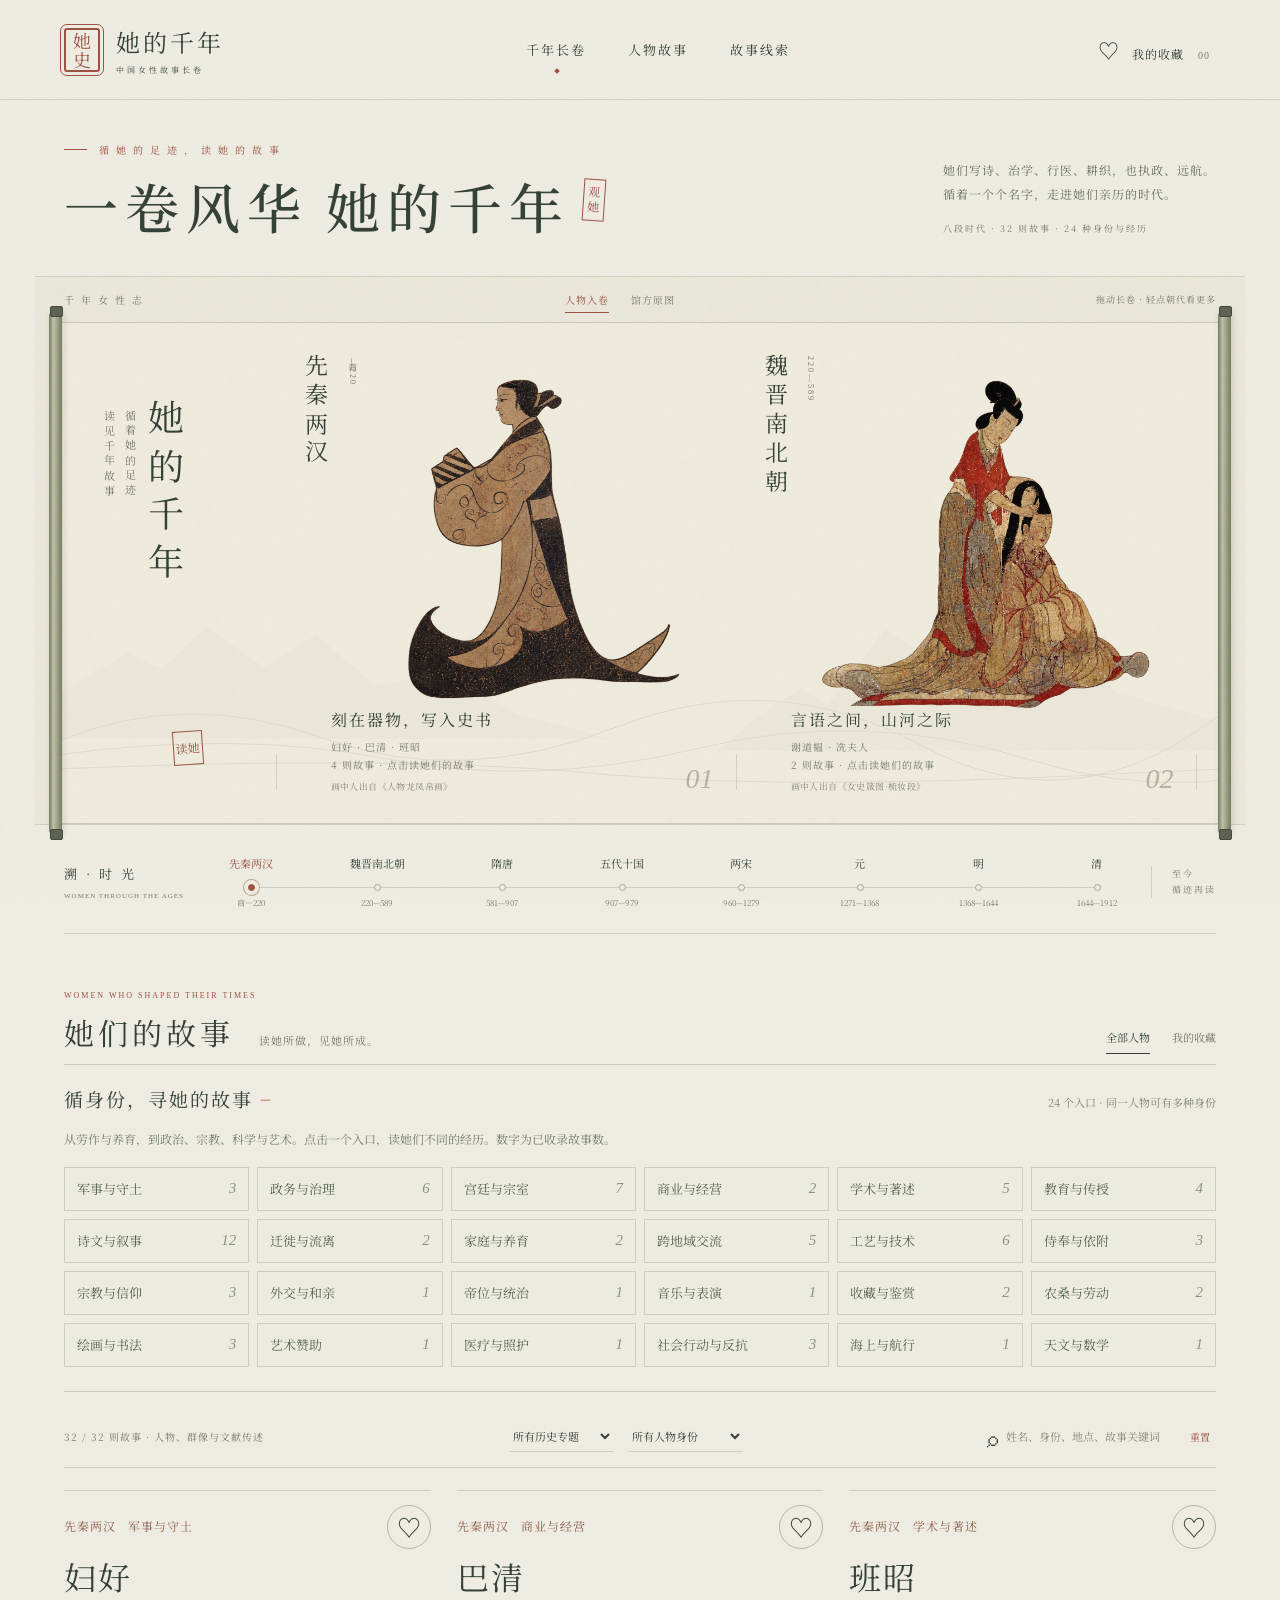
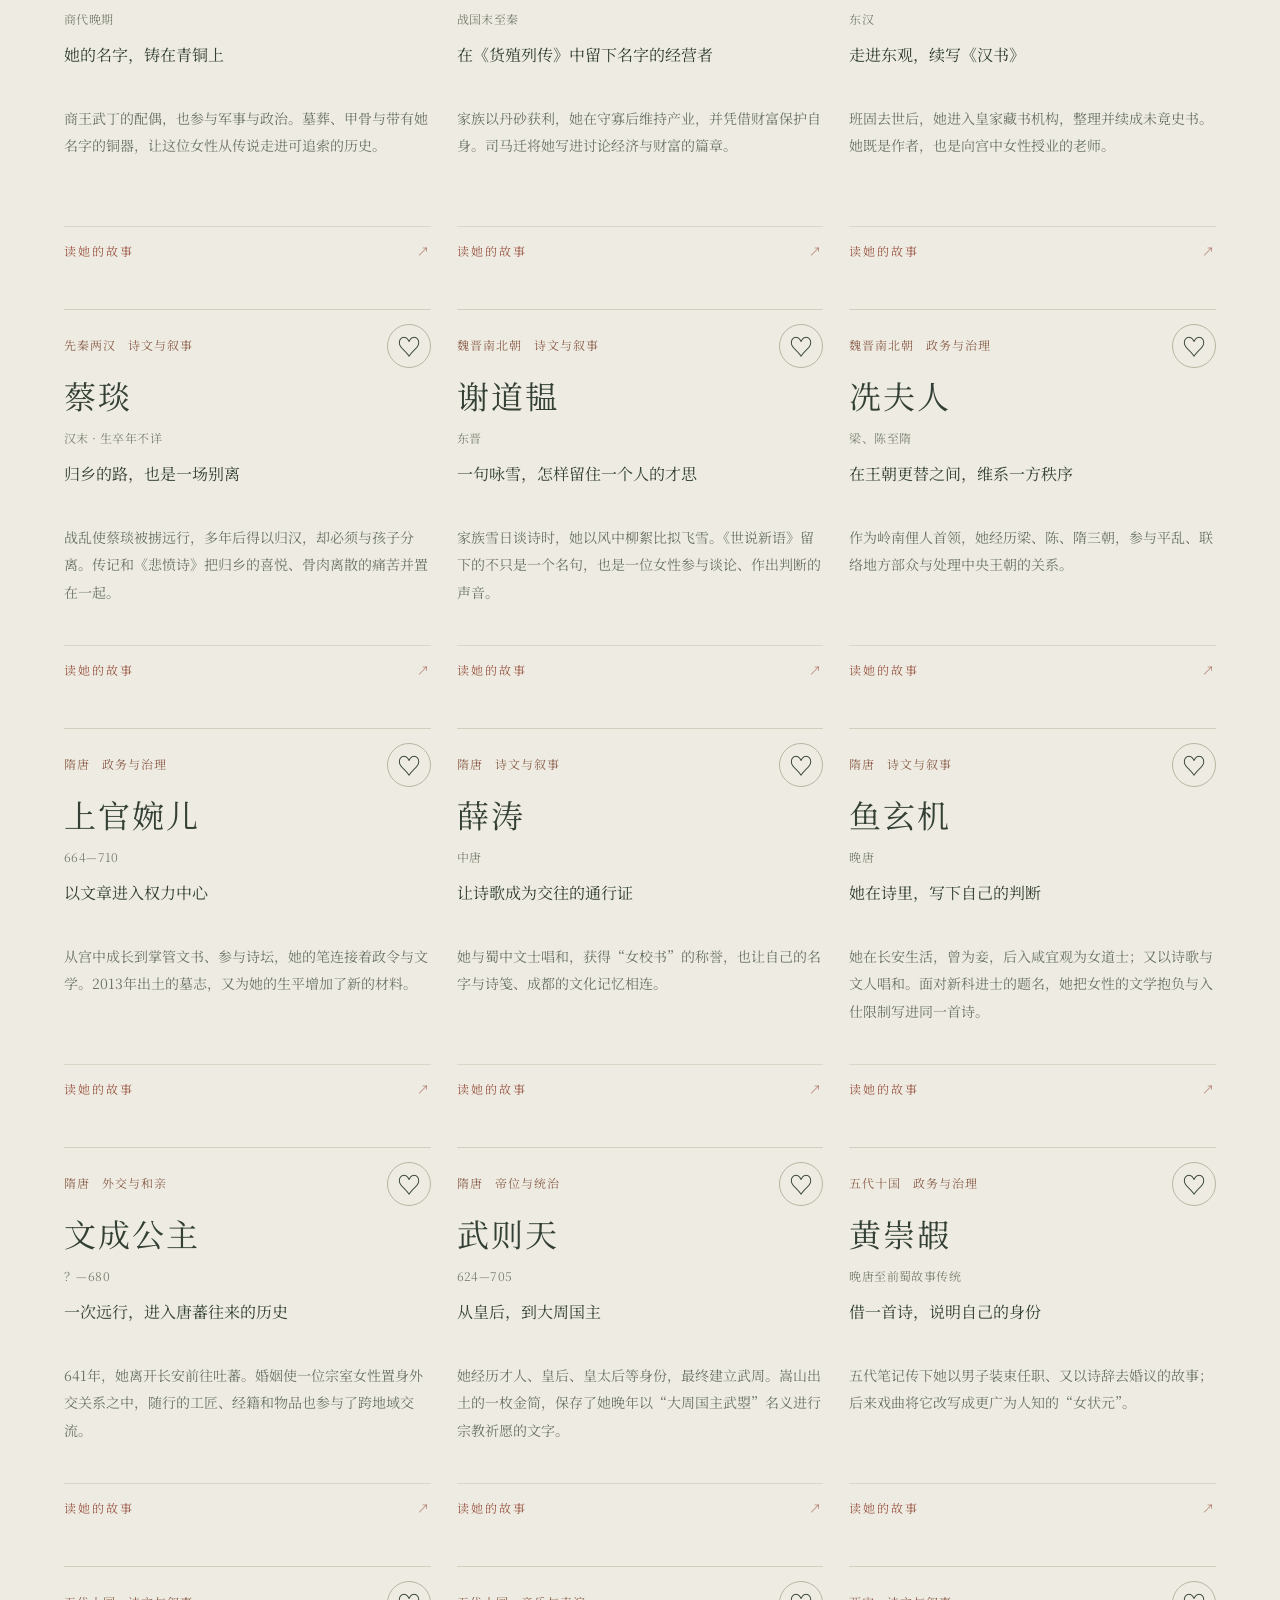
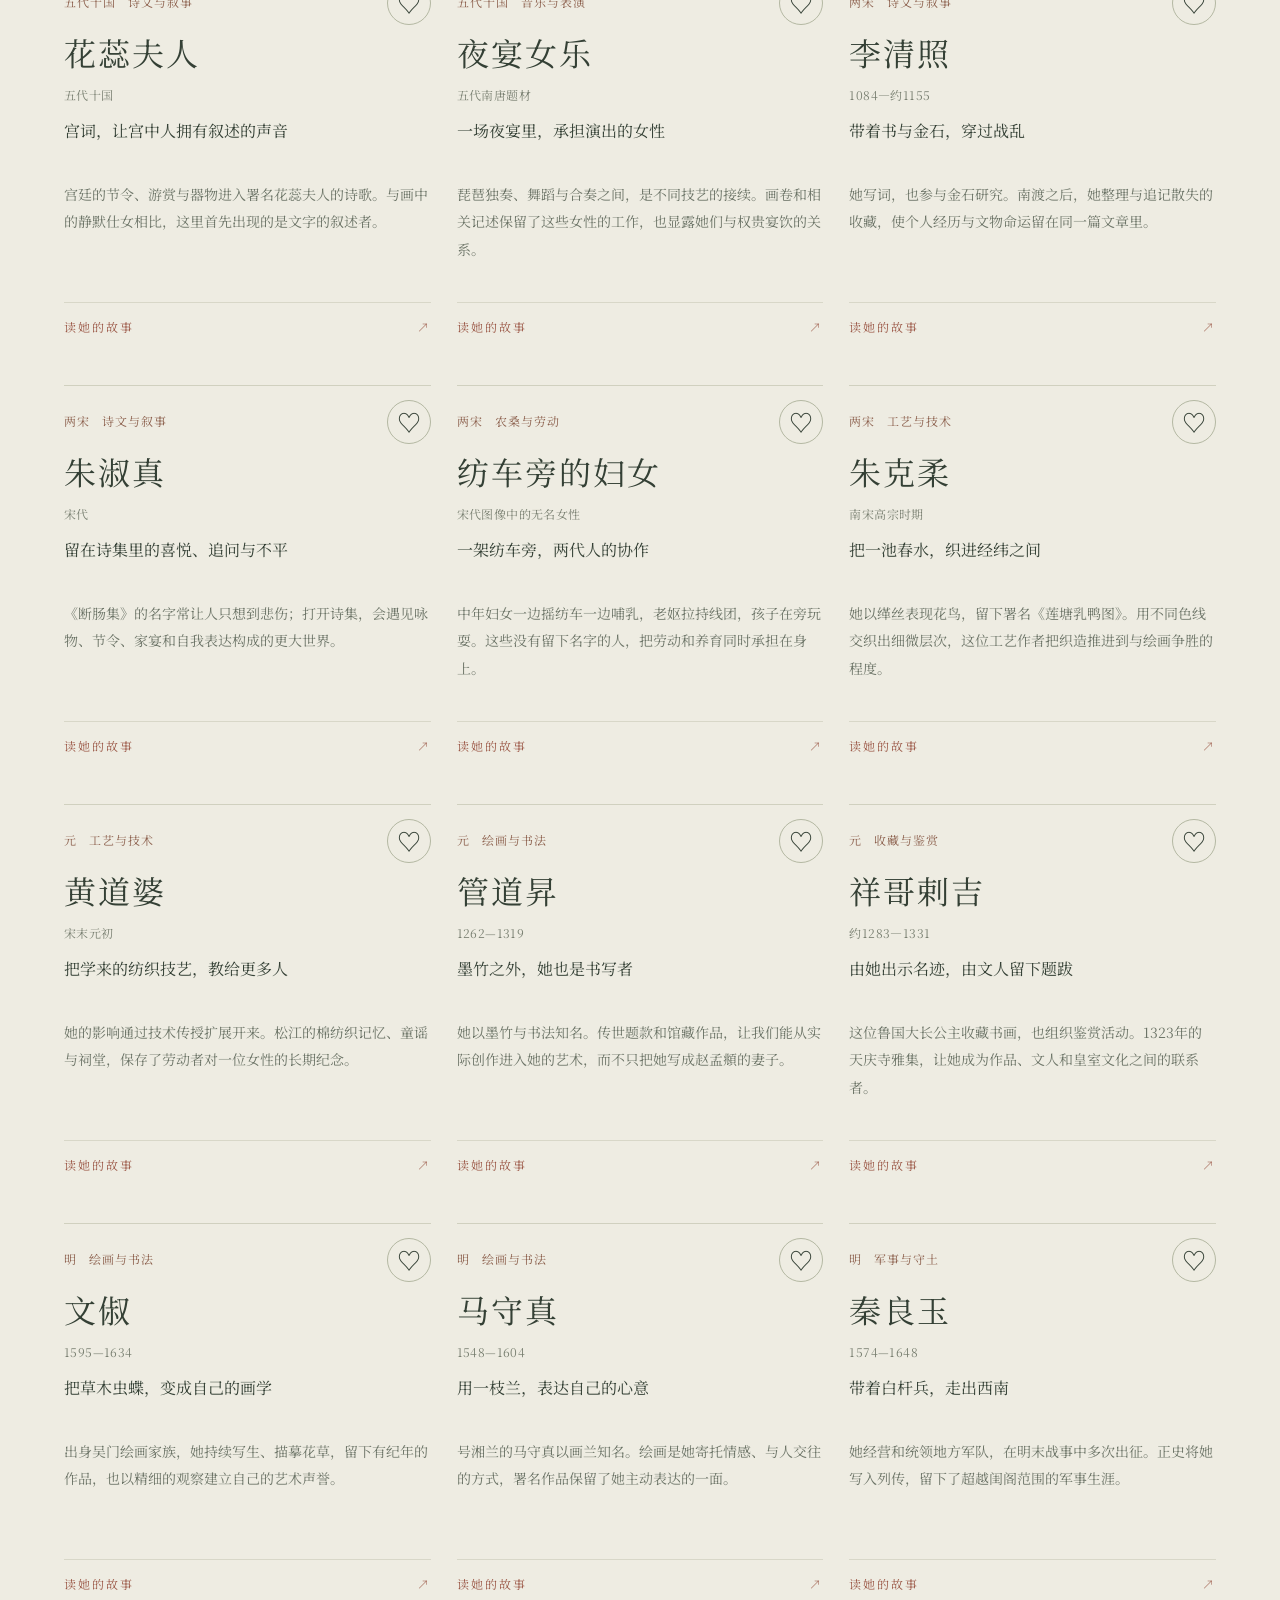
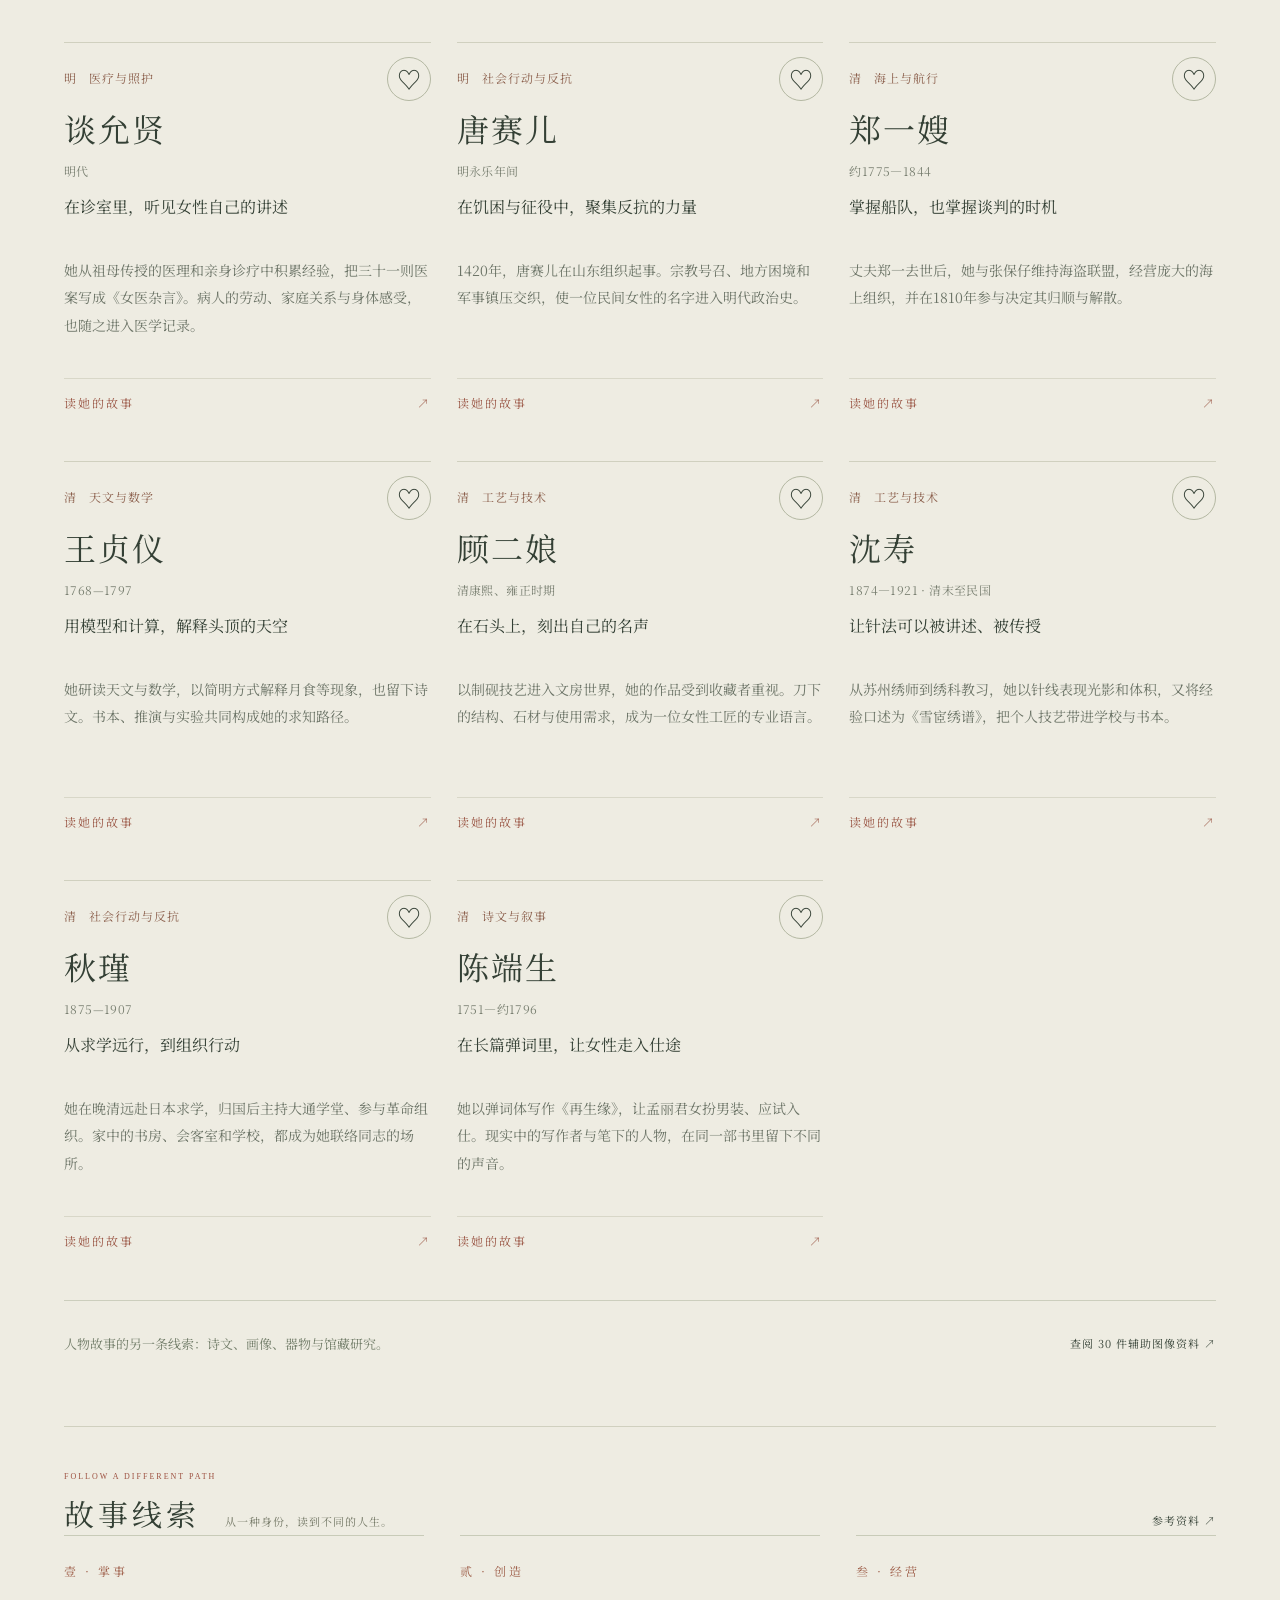
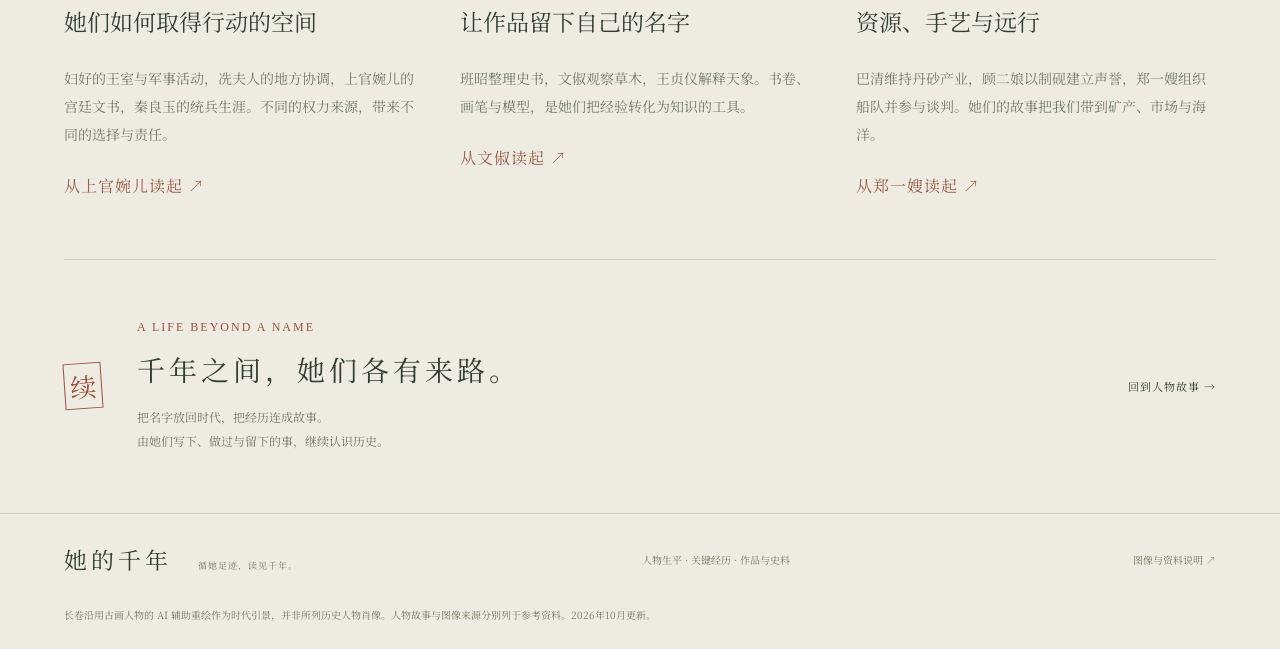
==== commit 92c4233b: "Refine Song illustration and responsive story layouts" ====
--- a/index.html
+++ b/index.html
@@ -1,4 +1,4 @@
-<!doctype html><html lang="zh-CN"><head><meta charset="UTF-8"><meta name="viewport" content="width=device-width, initial-scale=1"><meta name="theme-color" content="#eeece2"><title>她的千年 · 中国女性故事长卷</title><meta name="description" content="从先秦到清代，循女性的生平、行动与作品，阅读中国历史中的女性故事。"><link rel="stylesheet" href="style.css?v=stories-20261010-v7"><link rel="stylesheet" href="women.css?v=stories-20261010-v7"></head><body><a class="skip-link" href="#section-catalog">跳至人物故事</a>
+<!doctype html><html lang="zh-CN"><head><meta charset="UTF-8"><meta name="viewport" content="width=device-width, initial-scale=1, viewport-fit=cover"><meta name="theme-color" content="#eeece2"><title>她的千年 · 中国女性故事长卷</title><meta name="description" content="从先秦到清代，循女性的生平、行动与作品，阅读中国历史中的女性故事。"><link rel="stylesheet" href="style.css?v=responsive-20261016-v1"><link rel="stylesheet" href="women.css?v=responsive-20261016-v1"><link rel="stylesheet" href="responsive.css?v=responsive-20261016-v1"></head><body><a class="skip-link" href="#section-catalog">跳至人物故事</a>
 <header class="header"><a class="brand" href="#" aria-label="她的千年，返回卷首"><span class="seal" aria-hidden="true"><span>她</span><span>史</span></span><span>她的千年<small>中国女性故事长卷</small></span></a><nav aria-label="主导航"><a class="current" href="#section-scroll">千年长卷</a><a href="#section-catalog">人物故事</a><a href="#section-study">故事线索</a></nav><button class="saved-link" id="savedNav"><span>♡</span> 我的收藏 <small id="savedCount">00</small></button></header>
 <main><section class="opening" id="section-scroll"><div><p class="eyebrow"><i></i> 循 她 的 足 迹 ， 读 她 的 故 事</p><h1>一卷风华<span>她的千年</span><b class="title-stamp">观她</b></h1></div><div class="opening-aside"><p>她们写诗、治学、行医、耕织，也执政、远航。<br>循着一个个名字，走进她们亲历的时代。</p><span id="storyStats">八段时代 · 32 则故事 · 多种人生</span></div></section>
 <section class="scroll-shell" aria-label="连续的女性故事长卷"><div class="scroll-topline"><span>千 年 女 性 志</span><div class="view-switch" role="group" aria-label="长卷画面模式"><button class="active" id="cropMode" aria-pressed="true">人物入卷</button><button id="wholeMode" aria-pressed="false">馆方原图</button></div><span class="scroll-instruction">拖动长卷 · 轻点朝代看更多</span></div><div class="scroll-mount"><span class="spindle left" aria-hidden="true"></span><div class="scroll-viewport" id="scrollViewport" tabindex="0" role="region" aria-label="横向女性故事长卷，可拖动或使用左右方向键浏览"><div class="scroll-track" id="epochSlotsWrapper"></div></div><span class="spindle right" aria-hidden="true"></span></div></section>
@@ -6,7 +6,7 @@
 <section class="collection" id="section-catalog"><div class="section-top"><div><p class="eyebrow">WOMEN WHO SHAPED THEIR TIMES</p><h2>她们的故事<span>读她所做，见她所成。</span></h2></div><div class="filters" role="group" aria-label="人物筛选"><button class="active" id="allFilter" aria-pressed="true">全部人物</button><button id="savedFilter" aria-pressed="false">我的收藏</button></div></div><details class="identity-atlas" open><summary><span>循身份，寻她的故事</span><small id="identityCount"></small></summary><p>从劳作与养育，到政治、宗教、科学与艺术。点击一个入口，读她们不同的经历。数字为已收录故事数。</p><div id="identityGrid" class="identity-grid" role="group" aria-label="按身份与经历浏览"></div></details><div class="collection-tools"><p id="filterCount" role="status"></p><div class="filter-selects"><label class="sr-only" for="eraFilter">历史专题</label><select id="eraFilter"><option value="all">所有历史专题</option></select><label class="sr-only" for="sceneFilter">人物身份</label><select id="sceneFilter"><option value="all">所有人物身份</option></select></div><label class="search"><span aria-hidden="true">⌕</span><input id="catalogSearchInput" type="search" placeholder="姓名、身份、地点、故事关键词" aria-label="检索人物故事"><button id="clearFilters">重置</button></label></div><div class="cards" id="catalogGrid"></div><div class="material-link"><p>人物故事的另一条线索：诗文、画像、器物与馆藏研究。</p><a href="sources.html#images" class="text-link">查阅 30 件辅助图像资料 ↗</a></div></section>
 <section class="notes" id="section-study"><div class="section-top"><div><p class="eyebrow">FOLLOW A DIFFERENT PATH</p><h2>故事线索<span>从一种身份，读到不同的人生。</span></h2></div><a class="text-link" href="sources.html" target="_blank" rel="noopener">参考资料 ↗</a></div><div class="story-paths"><article><span>壹 · 掌事</span><h3>她们如何取得行动的空间</h3><p>妇好的王室与军事活动，冼夫人的地方协调，上官婉儿的宫廷文书，秦良玉的统兵生涯。不同的权力来源，带来不同的选择与责任。</p><button class="text-link" data-person="shangguan">从上官婉儿读起 ↗</button></article><article><span>贰 · 创造</span><h3>让作品留下自己的名字</h3><p>班昭整理史书，文俶观察草木，王贞仪解释天象。书卷、画笔与模型，是她们把经验转化为知识的工具。</p><button class="text-link" data-person="wenchu">从文俶读起 ↗</button></article><article><span>叁 · 经营</span><h3>资源、手艺与远行</h3><p>巴清维持丹砂产业，顾二娘以制砚建立声誉，郑一嫂组织船队并参与谈判。她们的故事把我们带到矿产、市场与海洋。</p><button class="text-link" data-person="zhengyisao">从郑一嫂读起 ↗</button></article></div></section><section class="living" id="living"><span class="small-seal">续</span><div><p class="eyebrow">A LIFE BEYOND A NAME</p><h2>千年之间，她们各有来路。</h2><p>把名字放回时代，把经历连成故事。<br>由她们写下、做过与留下的事，继续认识历史。</p></div><a class="text-link" href="#section-catalog">回到人物故事 →</a></section></main><footer><a class="footer-brand" href="#">她的千年 <span>循她足迹，读见千年。</span></a><p>人物生平 · 关键经历 · 作品与史料</p><a href="sources.html" target="_blank" rel="noopener">图像与资料说明 ↗</a></footer><div class="archive-note">长卷沿用古画人物的 AI 辅助重绘作为时代引景，并非所列历史人物肖像。人物故事与图像来源分别列于参考资料。2026年10月更新。</div><dialog class="reading-dialog epoch-dialog" id="epochDialog" aria-labelledby="epochTitle"><div class="dialog-top"><span class="eyebrow" id="epochKicker"></span><button class="close-button" data-close="epochDialog" aria-label="关闭朝代专题">×</button></div><div class="epoch-intro"><h2 id="epochTitle"></h2><p id="epochIntro"></p><p class="period-note" id="epochCount"></p></div><div class="catalog-grid" id="epochGrid"></div></dialog>
 <dialog class="reading-dialog work-dialog" id="workDialog" aria-labelledby="workTitle"><div class="dialog-top"><span class="eyebrow" id="workKicker"></span><button class="close-button" data-close="workDialog" aria-label="关闭作品详情">×</button></div><div class="work-heading"><h2 id="workTitle"></h2><p id="workMeta"></p></div><div class="work-tabs" role="tablist" aria-label="作品阅读内容"><button role="tab" id="tab-image" aria-controls="panel-image" aria-selected="true" data-tab="image">原作细看</button><button role="tab" id="tab-life" aria-controls="panel-life" aria-selected="false" tabindex="-1" data-tab="life">画中生活</button><button role="tab" id="tab-research" aria-controls="panel-research" aria-selected="false" tabindex="-1" data-tab="research">作品与来源</button></div><div class="work-panel" id="panel-image" role="tabpanel" aria-labelledby="tab-image"><div class="work-layout"><div class="image-column"><button class="work-image-button" id="openZoom" aria-label="放大当前画作"><img id="workImage" alt=""><span class="image-zoom-label">＋ 放大细看</span></button><p id="imageCaption"></p><div class="album-controls" id="albumControls"></div></div><div class="work-overview"><div class="eyebrow">画中一隅</div><p id="workSummary"></p><dl id="workFacts"></dl><div class="work-actions"><a class="source-link" id="workSource" target="_blank" rel="noopener">馆藏原页 ↗</a></div></div></div></div><div class="work-panel prose" id="panel-life" role="tabpanel" aria-labelledby="tab-life" hidden></div><div class="work-panel prose" id="panel-research" role="tabpanel" aria-labelledby="tab-research" hidden></div></dialog>
-<dialog class="zoom-dialog" id="zoomDialog" aria-labelledby="zoomTitle"><div class="zoom-top"><h2 id="zoomTitle"></h2><button class="close-button" data-close="zoomDialog" aria-label="关闭放大查看">×</button></div><div class="zoom-tools"><button id="zoomOut" aria-label="缩小">−</button><output id="zoomScale">100%</output><button id="zoomIn" aria-label="放大">＋</button><button id="zoomReset">适应窗口</button><span id="zoomResolution"></span></div><div class="zoom-viewport" id="zoomViewport" tabindex="0" aria-label="放大的画作，可拖动画面或用方向键浏览"><div id="zoomStage"><img id="zoomImage" alt="" draggable="false"></div></div><p class="zoom-help">拖动或滚动浏览 · ＋／− 调整大小 · Esc 返回</p></dialog>
-<dialog class="reading-dialog person-dialog" id="personDialog" aria-labelledby="personTitle"><div class="dialog-top"><span class="eyebrow" id="personKicker"></span><button class="close-button" data-close="personDialog" aria-label="关闭人物故事">×</button></div><header class="person-heading"><p id="personMeta"></p><h2 id="personTitle"></h2><h3 id="personHeadline"></h3><p id="personSummary"></p></header><div class="person-reading-layout"><aside><h3>故事中的几个节点</h3><ol id="personEvents" class="person-events"></ol><button class="save-card person-save" id="personSave" aria-label="收藏这位女性的故事">♡</button></aside><div class="prose"><div id="personBody"></div><section id="personMaterials"></section><section class="person-sources"><h3>参考资料</h3><div id="personReferences"></div></section></div></div></dialog>
+<dialog class="zoom-dialog" id="zoomDialog" aria-labelledby="zoomTitle"><div class="zoom-top"><h2 id="zoomTitle"></h2><button class="close-button" data-close="zoomDialog" aria-label="关闭放大查看">×</button></div><div class="zoom-tools"><button id="zoomOut" aria-label="缩小">−</button><output id="zoomScale">100%</output><button id="zoomIn" aria-label="放大">＋</button><button id="zoomReset">适应窗口</button><span id="zoomResolution"></span></div><div class="zoom-viewport" id="zoomViewport" tabindex="0" aria-label="放大的画作，可拖动画面或用方向键浏览"><div id="zoomStage"><img id="zoomImage" alt="" draggable="false"></div></div><p class="zoom-help"><span class="zoom-help-pointer">拖动或滚动浏览 · ＋／− 调整大小 · Esc 返回</span><span class="zoom-help-touch">双指缩放 · 拖动查看 · 轻点 × 返回</span></p></dialog>
+<dialog class="reading-dialog person-dialog" id="personDialog" aria-labelledby="personTitle"><div class="dialog-top"><span class="eyebrow" id="personKicker"></span><div class="dialog-actions"><button class="save-card person-save" id="personSave" aria-label="收藏这位女性的故事">♡</button><button class="close-button" data-close="personDialog" aria-label="关闭人物故事">×</button></div></div><header class="person-heading"><p id="personMeta"></p><h2 id="personTitle"></h2><h3 id="personHeadline"></h3><p id="personSummary"></p></header><div class="person-reading-layout"><aside><details class="person-milestones" id="personMilestones" open><summary>故事中的几个节点</summary><ol id="personEvents" class="person-events"></ol></details></aside><div class="prose"><div id="personBody"></div><section id="personMaterials"></section><section class="person-sources"><h3>参考资料</h3><div id="personReferences"></div></section></div></div></dialog>
 <div class="toast" id="toast" role="status"></div>
-<script src="women-data.js?v=stories-20261010-v7"></script><script src="stories-data.js?v=stories-20261010-v7"></script><script src="women.js?v=stories-20261010-v7"></script></body></html>+<script src="women-data.js?v=responsive-20261016-v1"></script><script src="stories-data.js?v=responsive-20261016-v1"></script><script src="women.js?v=responsive-20261016-v1"></script></body></html>
--- a/responsive.css
+++ b/responsive.css
@@ -0,0 +1,374 @@
+/* Shared card rhythm and a touch layout for the original Astra handscroll. */
+.person-card {
+  height: 384px;
+  padding: 24px 0 0;
+}
+.person-card .person-open {
+  display: grid;
+  grid-template-rows: 30px 96px 64px minmax(0, 1fr) 48px;
+  height: 100%;
+  min-height: 0;
+}
+.person-card-meta {
+  align-content: start;
+  align-items: baseline;
+  gap: 4px 12px;
+  font-size: 12px;
+  line-height: 1.8;
+  padding-right: 48px;
+}
+.person-card h3 {
+  display: block;
+  margin: 10px 0 0;
+  font-size: 32px;
+  font-weight: 400;
+  letter-spacing: 2px;
+  line-height: 1.35;
+}
+.person-name { display: block; white-space: nowrap; }
+.person-card h3 small {
+  display: block;
+  margin-top: 10px;
+  font-size: 12px;
+  line-height: 1.8;
+  letter-spacing: .4px;
+}
+.person-card h4 {
+  margin: 0;
+  font-size: 16px;
+  line-height: 1.8;
+  font-weight: 400;
+  display: -webkit-box;
+  -webkit-box-orient: vertical;
+  -webkit-line-clamp: 2;
+  overflow: hidden;
+  align-self: start;
+}
+.person-card p {
+  margin: 0;
+  min-height: 0;
+  max-height: 5.85em;
+  font-size: 14px;
+  line-height: 1.95;
+  display: -webkit-box;
+  -webkit-box-orient: vertical;
+  -webkit-line-clamp: 3;
+  overflow: hidden;
+  align-self: start;
+}
+.person-read {
+  align-self: end;
+  align-items: center;
+  margin: 0;
+  min-height: 48px;
+  padding: 8px 0;
+}
+.person-card .save-card {
+  top: 14px;
+  width: 44px;
+  height: 44px;
+  font-size: 24px;
+  line-height: 1;
+}
+.scene-painting:after { content: attr(data-hint) !important; }
+.scene-caption { min-height: 80px; }
+.scene-caption .scene-origin {
+  margin-top: 5px;
+  font-size: 9px;
+  letter-spacing: .4px;
+  color: #868976;
+}
+.dialog-actions { display: flex; align-items: center; gap: 8px; }
+.dialog-actions .person-save {
+  width: 44px !important;
+  height: 44px !important;
+  font-size: 24px !important;
+  border: 0;
+  background: transparent;
+}
+.person-milestones summary {
+  list-style: none;
+  cursor: pointer;
+  font-size: 15px;
+  line-height: 1.8;
+  color: #96604e;
+}
+.person-milestones summary::-webkit-details-marker { display: none; }
+.person-milestones summary:after { content: ' ＋'; }
+.person-milestones[open] summary:after { content: ' −'; }
+.person-milestones summary:focus-visible { outline-offset: 4px; }
+.reading-dialog { overscroll-behavior: contain; }
+.dialog-top { height: 65px; min-height: 65px; padding: 10px 0; }
+.close-button { width: 44px; height: 44px; }
+.work-tabs { top: 65px; }
+.zoom-dialog[open] { display: flex; flex-direction: column; }
+.zoom-viewport { flex: 1; min-height: 0; height: auto; }
+.zoom-help { flex: none; }
+.zoom-help-touch { display: none; }
+
+@media (min-width: 701px) and (max-width: 1100px) {
+  .header nav { gap: 24px; }
+  .opening { flex-wrap: wrap; align-items: start; }
+  .opening-aside { max-width: none; }
+  .opening-aside p { font-size: 13px; }
+  .cards, .epoch-dialog .catalog-grid { grid-template-columns: repeat(2, minmax(0, 1fr)); }
+  .identity-grid { grid-template-columns: repeat(3, minmax(0, 1fr)); }
+}
+
+@media (max-width: 700px) {
+  :root { --gutter: 22px; }
+  html { scroll-padding-top: 16px; }
+  body { -webkit-text-size-adjust: 100%; text-size-adjust: 100%; }
+  .header {
+    display: grid;
+    grid-template-columns: minmax(0, 1fr) auto;
+    height: auto;
+    gap: 12px 16px;
+    padding: max(18px, env(safe-area-inset-top)) var(--gutter) 0;
+  }
+  .header .brand { font-size: 21px; letter-spacing: 2px; gap: 12px; }
+  .brand small { margin-top: 5px; font-size: 8px; letter-spacing: 2px; }
+  .header .seal { width: 28px; height: 36px; flex-basis: 28px; font-size: 14px; }
+  .header .saved-link {
+    grid-column: 2;
+    grid-row: 1;
+    min-height: 44px;
+    font-size: 12px;
+    letter-spacing: 0;
+    white-space: nowrap;
+  }
+  .saved-link>span { font-size: 24px; margin-right: 5px; }
+  .saved-link small { font-size: 11px; margin-left: 5px; }
+  .header nav {
+    grid-column: 1 / -1;
+    grid-row: 2;
+    display: flex;
+    justify-content: space-between;
+    gap: 12px;
+    border-top: 1px solid var(--line);
+    font-size: 13px;
+    letter-spacing: 1px;
+  }
+  .header nav a, .header nav a:last-child {
+    display: inline-flex;
+    align-items: center;
+    justify-content: center;
+    min-height: 44px;
+    padding: 10px 0;
+  }
+  nav a.current:after { bottom: 4px; }
+  .opening { padding-block: 25px 28px; }
+  .opening .eyebrow { font-size: 9px; letter-spacing: 1px; margin-bottom: 13px; }
+  .opening h1 {
+    display: flex;
+    align-items: baseline;
+    gap: 10px;
+    padding-right: 23px;
+    font-size: clamp(26px, 7.4vw, 34px);
+    letter-spacing: 1.5px;
+    line-height: 1.5;
+  }
+  .opening h1 span { margin-left: 0; white-space: nowrap; }
+  .opening .title-stamp {
+    display: block;
+    top: 4px;
+    right: 0;
+    margin: 0;
+    padding: 4px 2px;
+    font-size: 10px;
+    letter-spacing: 2px;
+  }
+  .opening-aside { display: block; margin-top: 14px; }
+  .opening-aside p { margin: 0; font-size: 12px; line-height: 1.9; letter-spacing: .2px; }
+  .opening-aside>span { display: block; margin-top: 8px; writing-mode: horizontal-tb; font-size: 10px; letter-spacing: 1px; }
+  .scroll-shell { margin-inline: 12px; }
+  .scroll-topline { height: 48px; padding-inline: 16px; font-size: 10px; }
+  .view-switch { gap: 16px; }
+  .view-switch button { min-height: 44px; padding-block: 12px; font-size: 11px; }
+  .scroll-mount { margin-inline: 12px; }
+  .spindle { width: 10px; }
+  .spindle.left { left: -5px; }
+  .spindle.right { right: -5px; }
+  .spindle:before, .spindle:after { width: 8px; }
+  .scroll-viewport {
+    height: 460px;
+    height: clamp(400px, 58svh, 500px);
+    container-type: inline-size;
+    scroll-snap-type: x proximity;
+    scroll-padding-inline: 12px;
+  }
+  .scroll-track { padding-right: 16px; }
+  .scroll-scene {
+    width: calc(100vw - 74px);
+    width: calc(100cqw - 24px);
+    display: grid;
+    grid-template-rows: minmax(0, 1fr) 104px;
+    padding: 18px 12px 16px;
+    scroll-snap-align: center;
+  }
+  .scene-era { left: 8px; top: 20px; gap: 8px; }
+  .scene-era strong { font-size: 21px; letter-spacing: 5px; }
+  .scene-era span { font-size: 8px; }
+  .scroll-scene .scene-painting { height: 100%; min-height: 0; padding: 22px 4px 0 24px; }
+  .scene-painting:after { right: 0; bottom: 8px; padding: 7px 9px; font-size: 10px; opacity: 1; }
+  .scene-caption { min-height: 0; padding: 10px 0 0; gap: 8px; align-items: end; }
+  .scene-caption>div { min-width: 0; }
+  .scene-caption button { min-height: 30px; }
+  .scene-caption h3 { font-size: 15px; line-height: 1.6; letter-spacing: .6px; margin-bottom: 3px; }
+  .scene-caption p { max-width: none; font-size: 10px; line-height: 1.8; letter-spacing: .3px; }
+  .scene-caption .scene-origin { font-size: 9px; margin-top: 4px; }
+  .scene-index { font-size: 24px; padding-bottom: 2px; }
+  .scroll-preface, .scroll-ending { scroll-snap-align: center; }
+  .timeline-section { padding: 24px 0 8px; }
+  .timeline-label { margin-bottom: 18px; font-size: 12px; }
+  .timeline-label small { font-size: 8px; letter-spacing: 1px; }
+  .timeline { gap: 14px; padding: 0 4px 10px; scrollbar-width: none; }
+  .timeline::-webkit-scrollbar { display: none; }
+  .timeline:before { display: none; }
+  .timeline button { flex: none; min-width: 64px; min-height: 68px; padding: 0 4px 8px; font-size: 12px; }
+  .timeline button:before { content: ''; position: absolute; left: 0; right: -14px; top: 32px; height: 1px; background: var(--line); }
+  .timeline button:first-child:before { left: 50%; }
+  .timeline button:last-child:before { right: 50%; }
+  .timeline button:after { top: 30px; }
+  .timeline small { margin-top: 24px; font-size: 9px; }
+  .collection { padding-block: 32px 40px; }
+  .section-top h2 { font-size: 27px; letter-spacing: 2px; }
+  .section-top h2 span { display: block; margin: 9px 0 0; font-size: 12px; letter-spacing: .5px; }
+  .filters { justify-content: start; gap: 24px; margin-top: 18px; }
+  .filters button { min-height: 44px; padding-block: 11px; font-size: 13px; }
+  .identity-atlas { margin-block: 8px 20px; padding-block: 10px; }
+  .identity-atlas summary { justify-content: center; min-height: 66px; gap: 5px; }
+  .identity-atlas summary>span { font-size: 17px; letter-spacing: 1px; }
+  .identity-atlas summary small { font-size: 11px; line-height: 1.6; }
+  .identity-atlas>p { font-size: 13px; }
+  .identity-grid { gap: 8px; padding-bottom: 12px; }
+  .identity-grid button { min-height: 48px; padding: 10px; font-size: 13px; }
+  .collection-tools { display: grid; grid-template-columns: minmax(0, 1fr); gap: 12px; margin-block: 20px 4px; padding-bottom: 18px; }
+  .collection-tools>p { margin: 0; font-size: 11px; line-height: 1.8; }
+  .filter-selects { display: grid; grid-template-columns: repeat(2, minmax(0, 1fr)); gap: 16px; margin: 0; }
+  .filter-selects select { width: 100%; min-width: 0; min-height: 44px; font-size: 16px; padding: 8px 0; }
+  .search { min-width: 0; gap: 8px; border-bottom: 1px solid var(--line); }
+  .search input { width: 100%; min-width: 0; min-height: 44px; font-size: 16px; padding-block: 8px; }
+  .search input::placeholder { font-size: 12px; }
+  .search button { flex: none; min-height: 44px; padding: 8px 0 8px 8px; font-size: 13px; }
+  .cards, .epoch-dialog .catalog-grid { grid-template-columns: minmax(0, 1fr); gap: 26px; }
+  .person-card { height: 360px; padding-top: 22px; }
+  .person-card .person-open { grid-template-rows: 30px 88px 58px minmax(0, 1fr) 48px; }
+  .person-card-meta { gap: 4px 12px; font-size: 12px; }
+  .person-card h3 { font-size: 31px; letter-spacing: 3px; margin: 7px 0 0; }
+  .person-card h3 small { font-size: 12px; letter-spacing: .5px; margin-top: 8px; }
+  .person-card h4 { font-size: 16px; }
+  .person-card p { font-size: 14px; }
+  .person-read { font-size: 13px; }
+  .person-card .save-card { top: 13px; right: 0; }
+  .material-link p { font-size: 14px; line-height: 1.9; }
+  .text-link, .material-link .text-link { display: inline-flex; align-items: center; min-height: 44px; font-size: 13px; }
+  .story-paths { margin-top: 22px; }
+  .story-paths h3 { font-size: 22px; }
+  .story-paths p { font-size: 15px; }
+  .story-paths button { min-height: 44px; font-size: 14px; }
+  .living { gap: 18px; }
+  .living h2 { font-size: 22px; }
+  .living p:not(.eyebrow) { font-size: 13px; }
+  .living>.text-link { margin-left: 48px; }
+  footer { align-items: start; padding-block: 24px; }
+  footer>a:last-child { font-size: 11px; line-height: 1.8; }
+  .archive-note { font-size: 11px; line-height: 1.9; padding-bottom: max(24px, env(safe-area-inset-bottom)); }
+  .reading-dialog, .zoom-dialog {
+    width: 100%;
+    max-width: none;
+    height: 100dvh;
+    max-height: 100dvh;
+    margin: 0;
+    border: 0;
+    padding: 0 max(22px, env(safe-area-inset-right)) max(28px, env(safe-area-inset-bottom)) max(22px, env(safe-area-inset-left));
+  }
+  .dialog-top {
+    height: calc(65px + env(safe-area-inset-top));
+    min-height: calc(65px + env(safe-area-inset-top));
+    padding: calc(10px + env(safe-area-inset-top)) 0 10px;
+  }
+  .dialog-top .eyebrow { min-width: 0; font-size: 11px; line-height: 1.7; letter-spacing: .6px; }
+  .close-button { width: 44px; height: 44px; font-size: 29px; }
+  .person-dialog .dialog-top .eyebrow { max-width: none; font-size: 11px; display: -webkit-box; -webkit-box-orient: vertical; -webkit-line-clamp: 2; overflow: hidden; }
+  .dialog-actions { flex: none; gap: 0; }
+  .person-dialog .person-heading { padding: 24px 0; }
+  .person-dialog .person-heading h2 { font-size: 36px; line-height: 1.5; letter-spacing: 3px; margin: 12px 0; }
+  .person-heading h3 { font-size: 22px; line-height: 1.7; margin: 12px 0; }
+  .person-heading>p:first-child { font-size: 12px; line-height: 1.8; letter-spacing: .5px; }
+  .person-heading>p:last-child { font-size: 15px; line-height: 2; }
+  .person-dialog .person-reading-layout { padding: 22px 0; gap: 28px; }
+  .person-milestones { padding-bottom: 16px; border-bottom: 1px solid var(--line); }
+  .person-milestones summary { display: flex; justify-content: space-between; align-items: center; min-height: 44px; font-size: 15px; }
+  .person-events { display: block; margin: 18px 3px 0; border-left: 1px solid var(--line); }
+  .person-events li { padding-left: 18px; font-size: 14px; }
+  .person-events li:before { left: -3px; }
+  .reading-section { padding-bottom: 24px; margin-bottom: 24px; }
+  .reading-section-head { gap: 12px; align-items: baseline; margin-bottom: 16px; }
+  .reading-section-head>span { font-size: 28px; }
+  .reading-section-head h3 { font-size: 21px; line-height: 1.7; }
+  .reading-section>p, .prose { font-size: 16px; line-height: 2; text-align: left; }
+  .person-sources a { padding-block: 4px; font-size: 14px; }
+  .related-row button { min-height: 44px; font-size: 14px; text-align: left; line-height: 1.8; }
+  .epoch-intro { text-align: left; margin-block: 24px 28px; }
+  .epoch-intro h2 { font-size: 25px; line-height: 1.6; letter-spacing: 1px; }
+  .epoch-intro>p { font-size: 15px; line-height: 2; }
+  .epoch-intro .period-note { font-size: 12px; }
+  .work-heading { padding-block: 24px 14px; }
+  .work-heading h2 { font-size: 27px; line-height: 1.6; }
+  .work-heading p { font-size: 13px; line-height: 1.9; }
+  .reading-dialog .work-tabs { top: calc(65px + env(safe-area-inset-top)); gap: 0; justify-content: space-between; margin-bottom: 22px; }
+  .reading-dialog .work-tabs button { min-height: 48px; padding-block: 12px; font-size: 14px; white-space: nowrap; }
+  .reading-dialog .work-image-button { height: 280px; height: clamp(220px, 38svh, 360px); padding: 12px; }
+  .work-overview>p { font-size: 16px; }
+  .work-overview dt { font-size: 12px; }
+  .work-overview dd { font-size: 14px; }
+  .album-controls { grid-template-columns: repeat(2, minmax(0, 1fr)); gap: 8px; }
+  .album-controls button { min-height: 44px; padding: 8px; font-size: 12px; }
+  .source-link { min-height: 44px; display: inline-flex; align-items: center; font-size: 14px; }
+  .zoom-dialog { padding: max(10px, env(safe-area-inset-top)) max(12px, env(safe-area-inset-right)) max(12px, env(safe-area-inset-bottom)) max(12px, env(safe-area-inset-left)); }
+  .zoom-top { gap: 12px; }
+  .zoom-top h2 { min-width: 0; font-size: 15px; line-height: 1.7; }
+  .zoom-tools { gap: 8px; padding-block: 8px 12px; }
+  .zoom-tools button { min-height: 44px; min-width: 44px; padding: 8px 12px; font-size: 15px; }
+  #zoomResolution { font-size: 11px; line-height: 1.8; }
+  .zoom-help { font-size: 11px; line-height: 1.8; padding-top: 10px; }
+  .zoom-help-pointer { display: none; }
+  .zoom-help-touch { display: inline; }
+  .sources-page { padding: max(30px, env(safe-area-inset-top)) max(22px, env(safe-area-inset-right)) max(30px, env(safe-area-inset-bottom)) max(22px, env(safe-area-inset-left)); }
+  .sources-page h1 { font-size: 32px; line-height: 1.6; }
+  .sources-page .source-entry p, .sources-page .source-meta { font-size: 14px; }
+  .sources-page .source-entry a { font-size: 14px; padding-block: 5px; }
+  .toast { bottom: max(20px, env(safe-area-inset-bottom)); font-size: 13px; }
+}
+
+@media (max-width: 360px) {
+  :root { --gutter: 18px; }
+  .header { gap: 10px; }
+  .header .brand { font-size: 19px; letter-spacing: 1px; }
+  .saved-link small { margin-left: 3px; }
+  .opening h1 { gap: 8px; font-size: 26px; letter-spacing: 1px; }
+  .opening .title-stamp { font-size: 9px; }
+  .opening-aside p { font-size: 11px; }
+  .reading-dialog { padding-inline: max(18px, env(safe-area-inset-left)) max(18px, env(safe-area-inset-right)); }
+  .person-dialog .person-heading h2 { font-size: 32px; letter-spacing: 1px; }
+  .scene-caption h3 { font-size: 14px; letter-spacing: 0; }
+  .scene-caption p { font-size: 9px; }
+}
+
+@media (max-height: 500px) and (orientation: landscape) {
+  .reading-dialog, .zoom-dialog {
+    width: 100%;
+    height: 100dvh;
+    max-height: 100dvh;
+    margin: 0;
+    border: 0;
+    padding-inline: max(24px, env(safe-area-inset-left)) max(24px, env(safe-area-inset-right));
+  }
+  .sources-page { padding-inline: max(26px, env(safe-area-inset-left)) max(26px, env(safe-area-inset-right)); }
+}
+
+@media (hover: none) and (pointer: coarse) {
+  .zoom-help-pointer { display: none; }
+  .zoom-help-touch { display: inline; }
+}
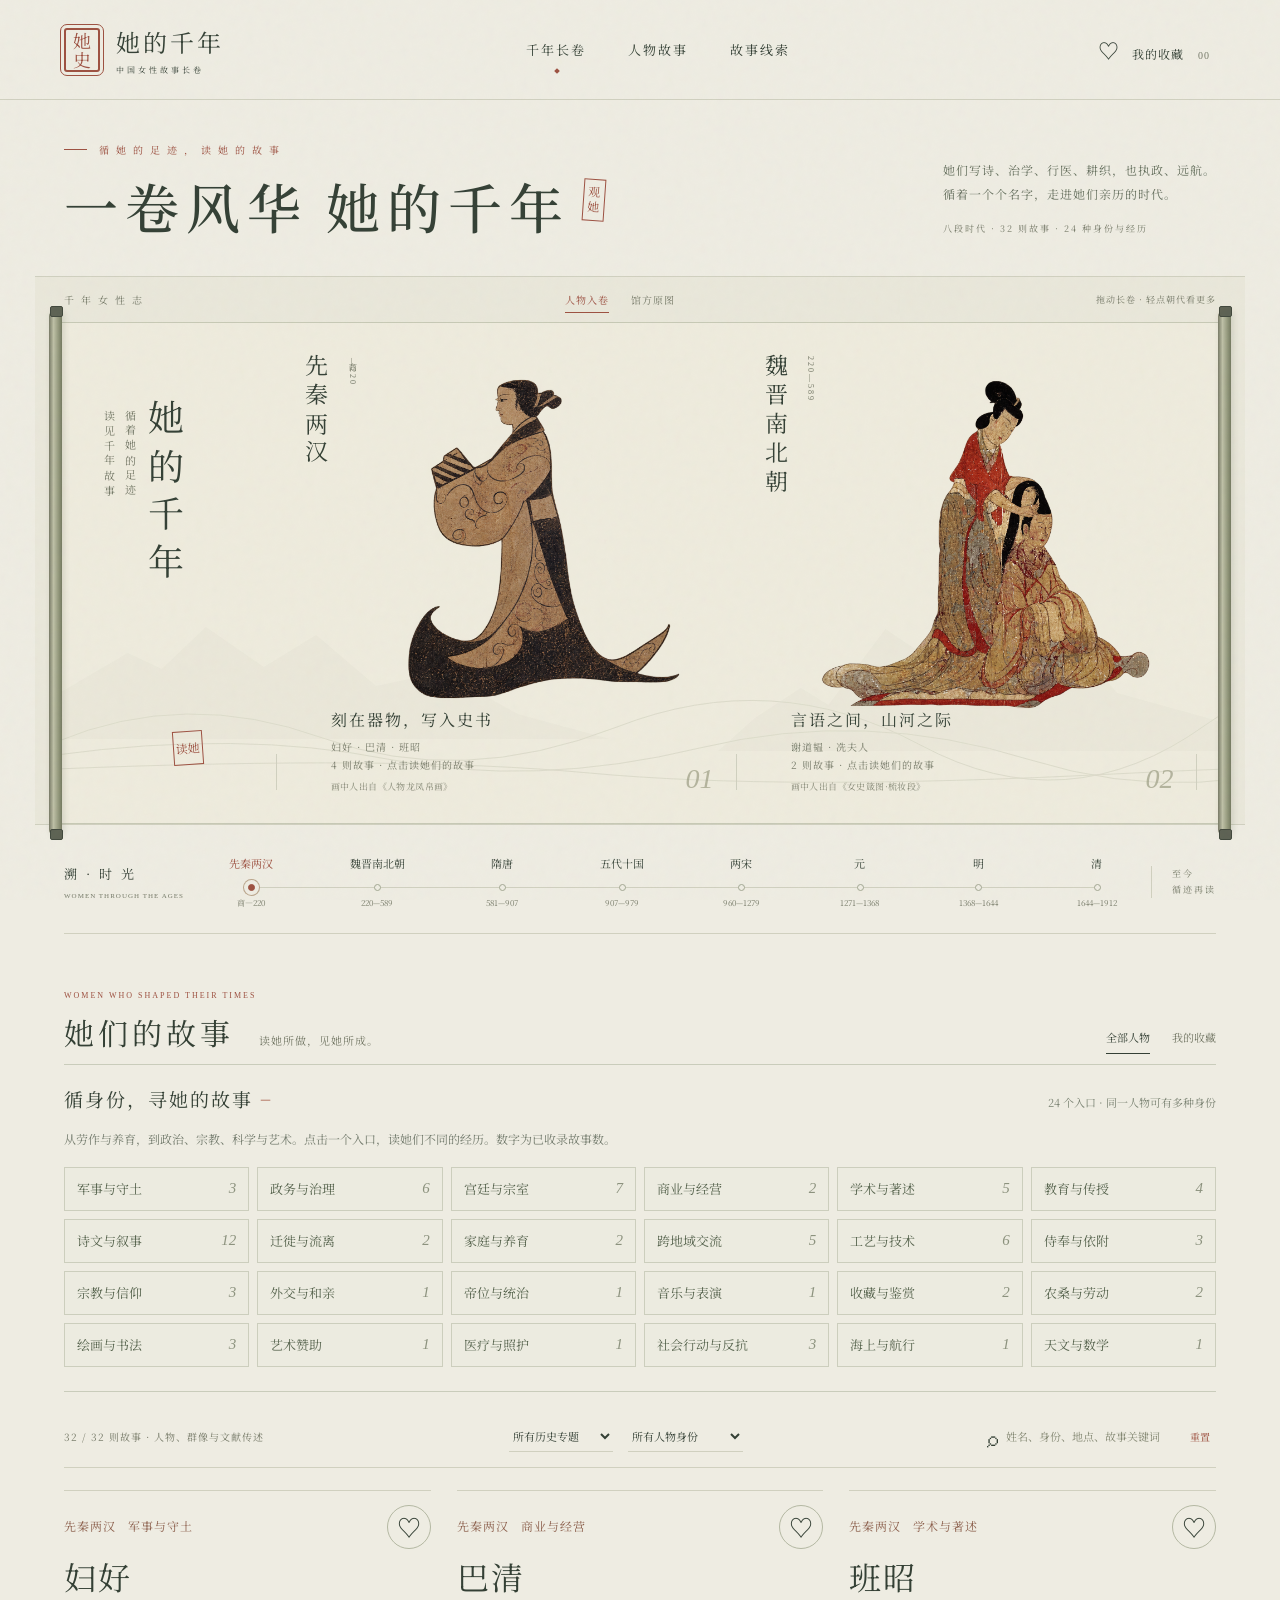
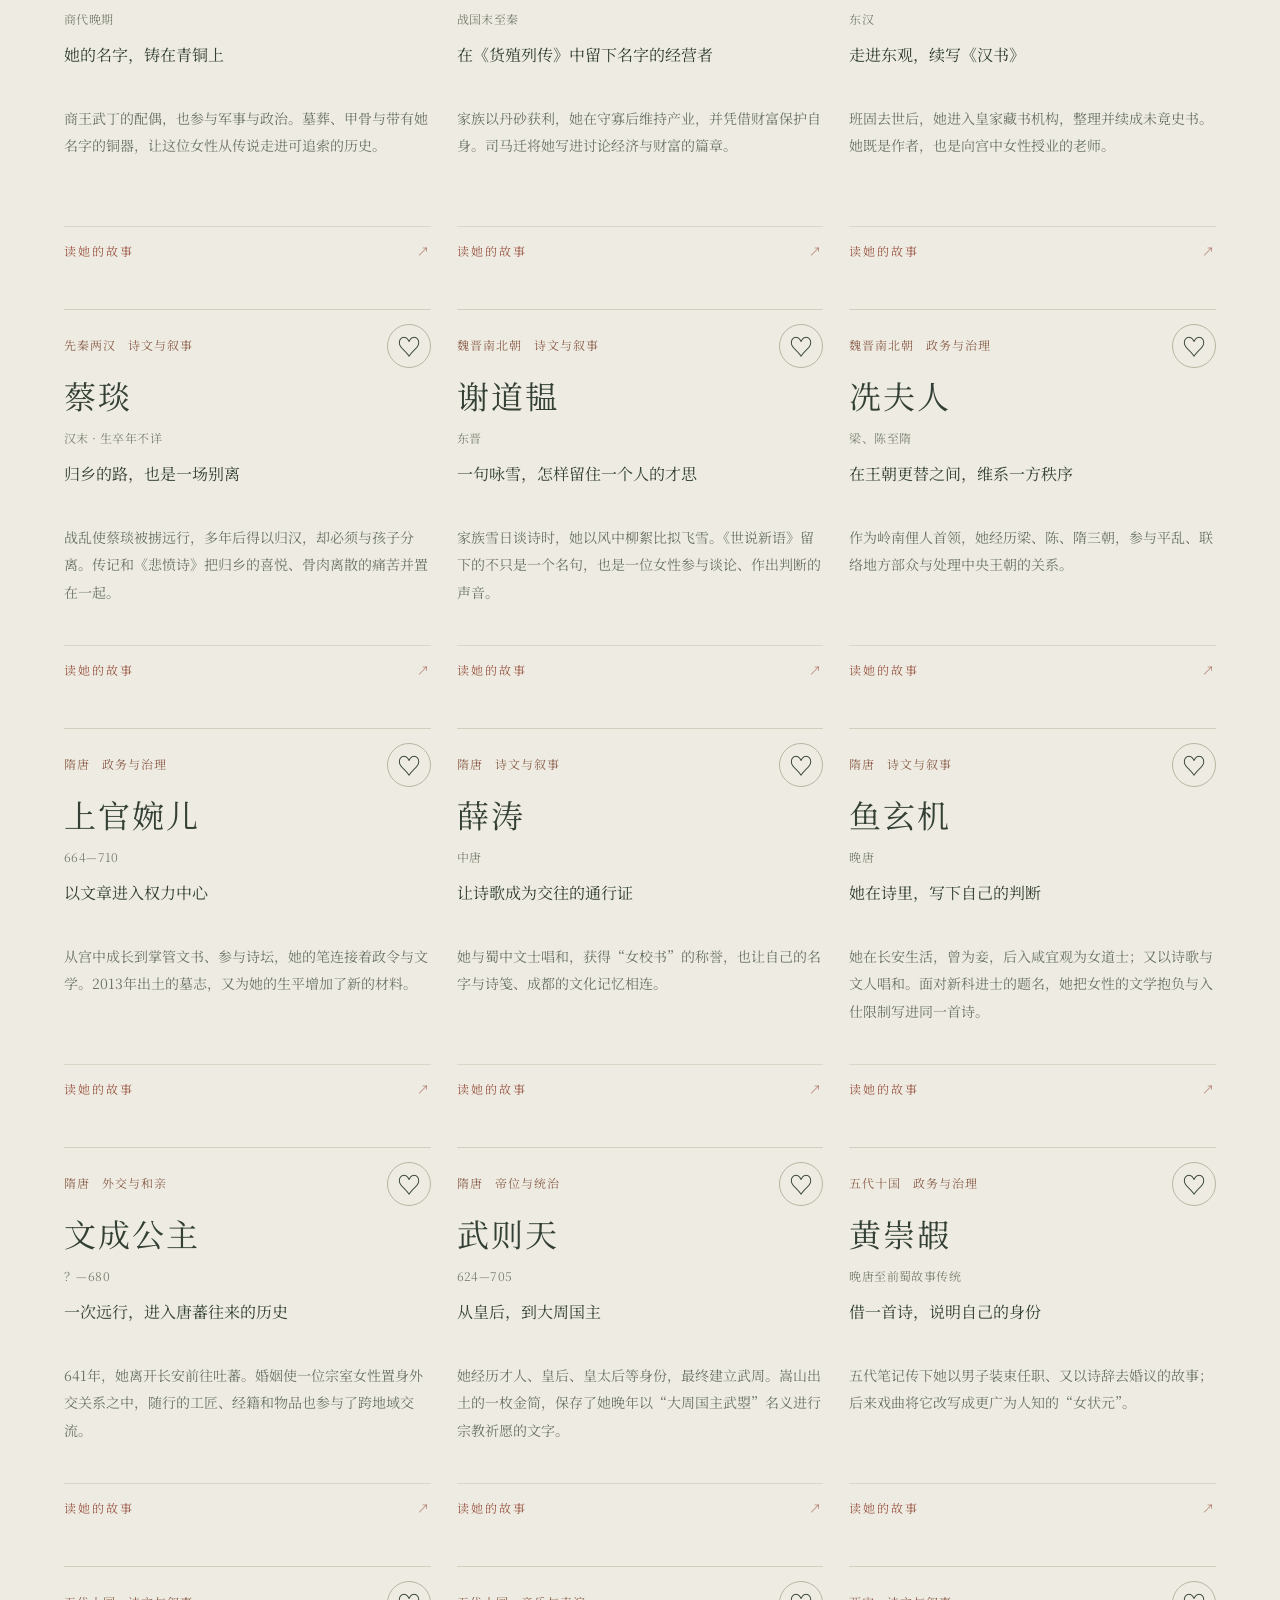
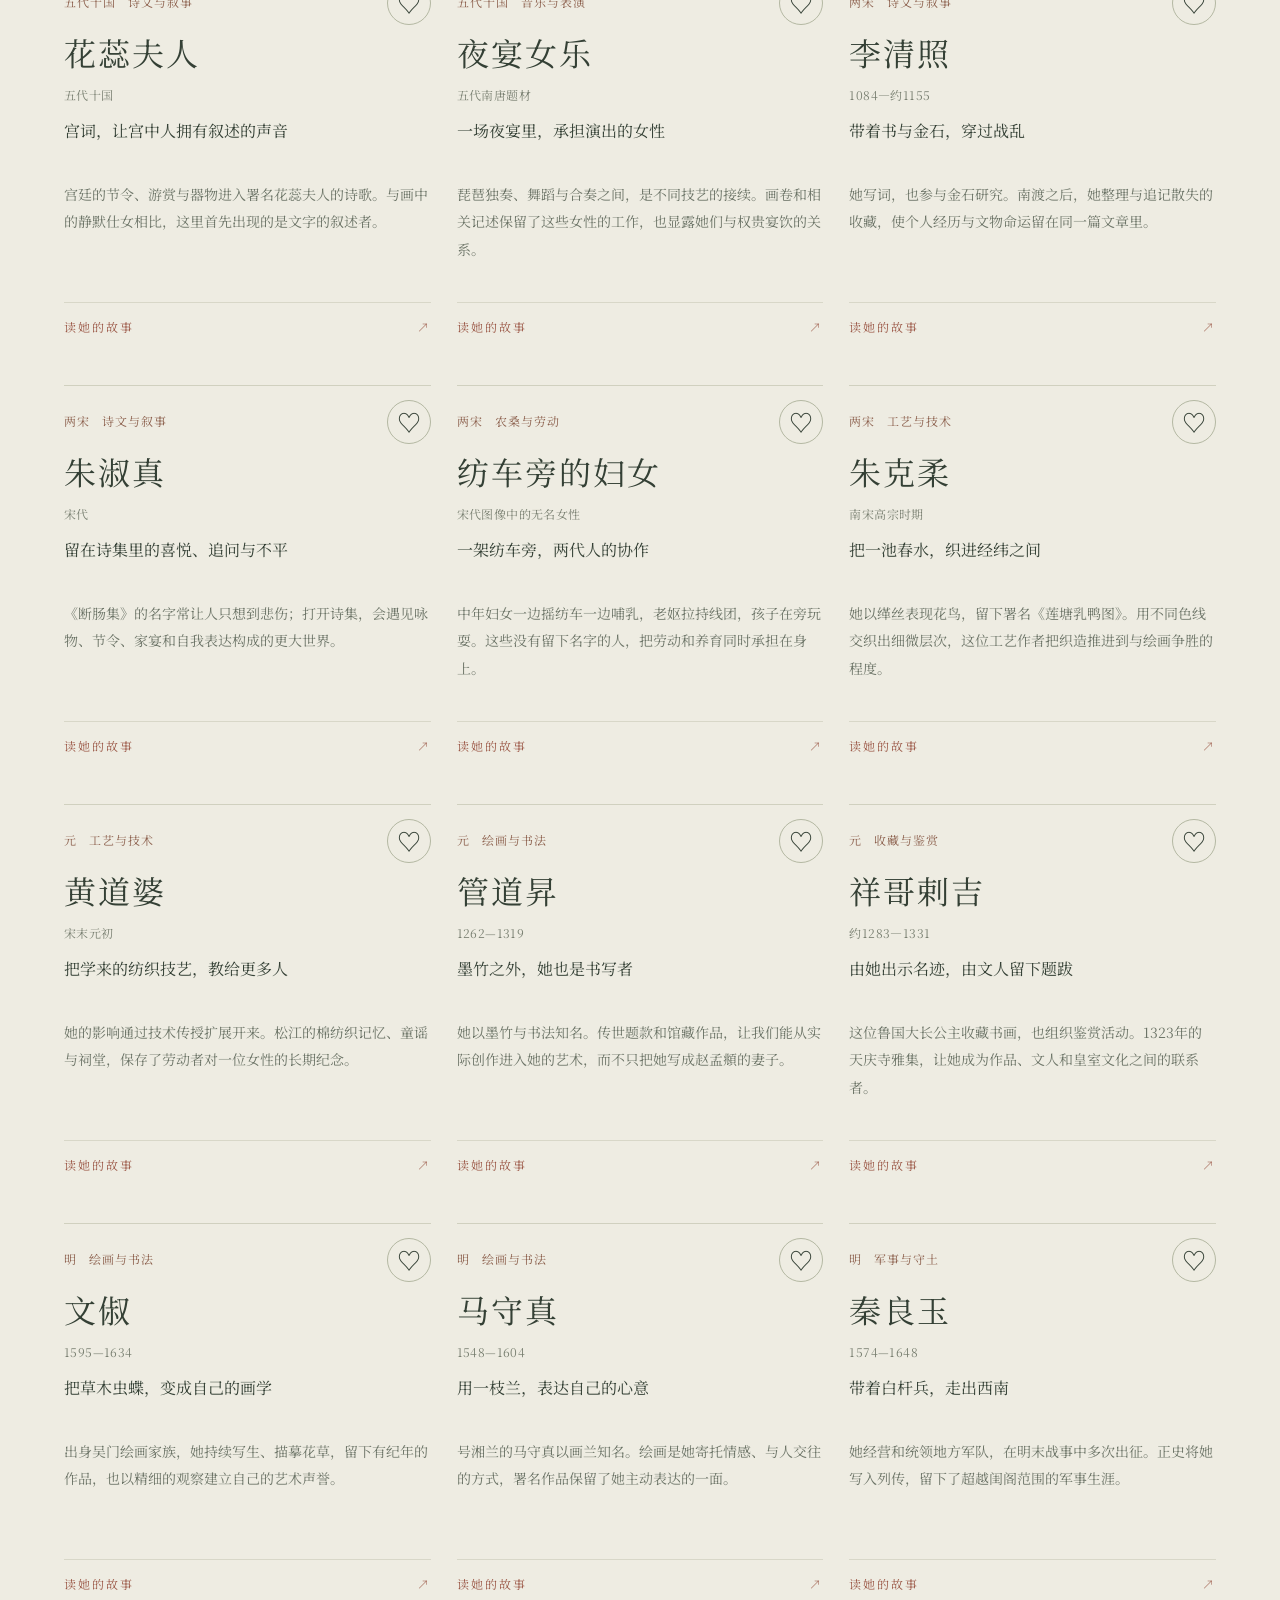
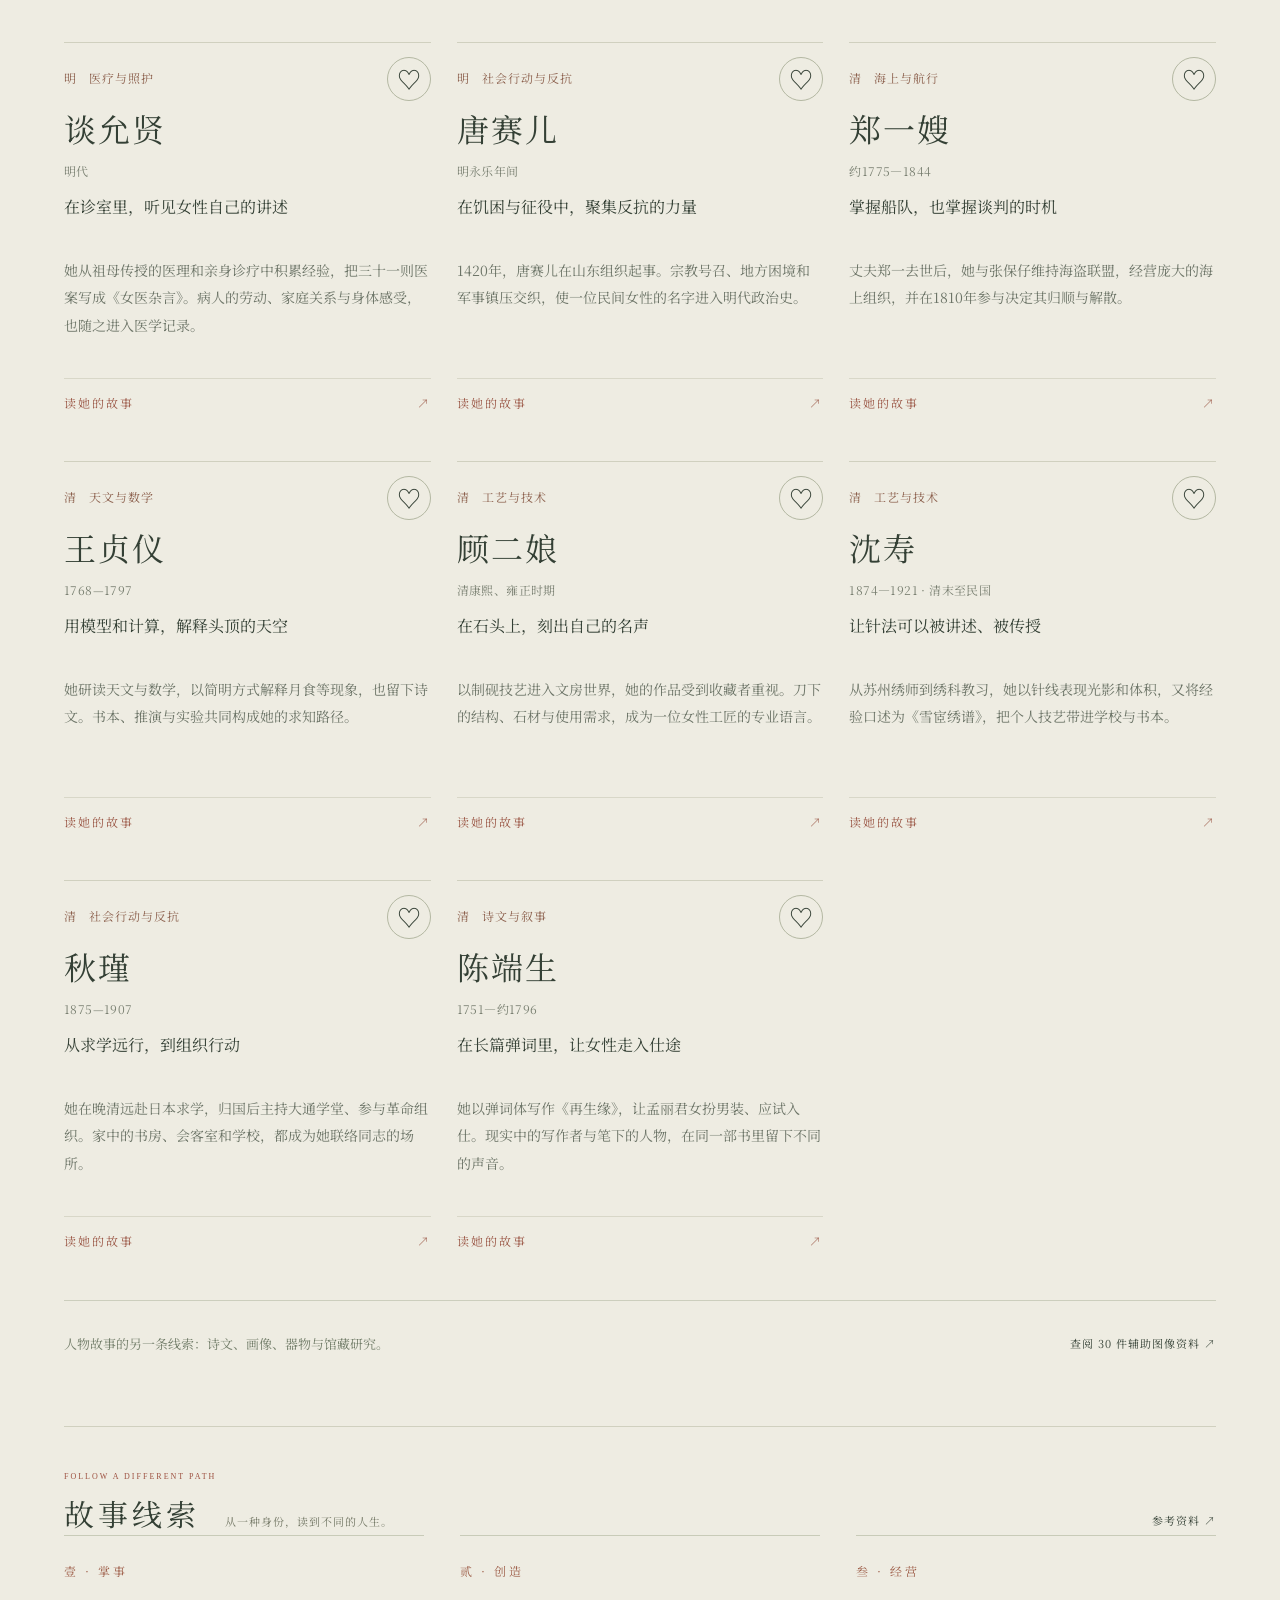
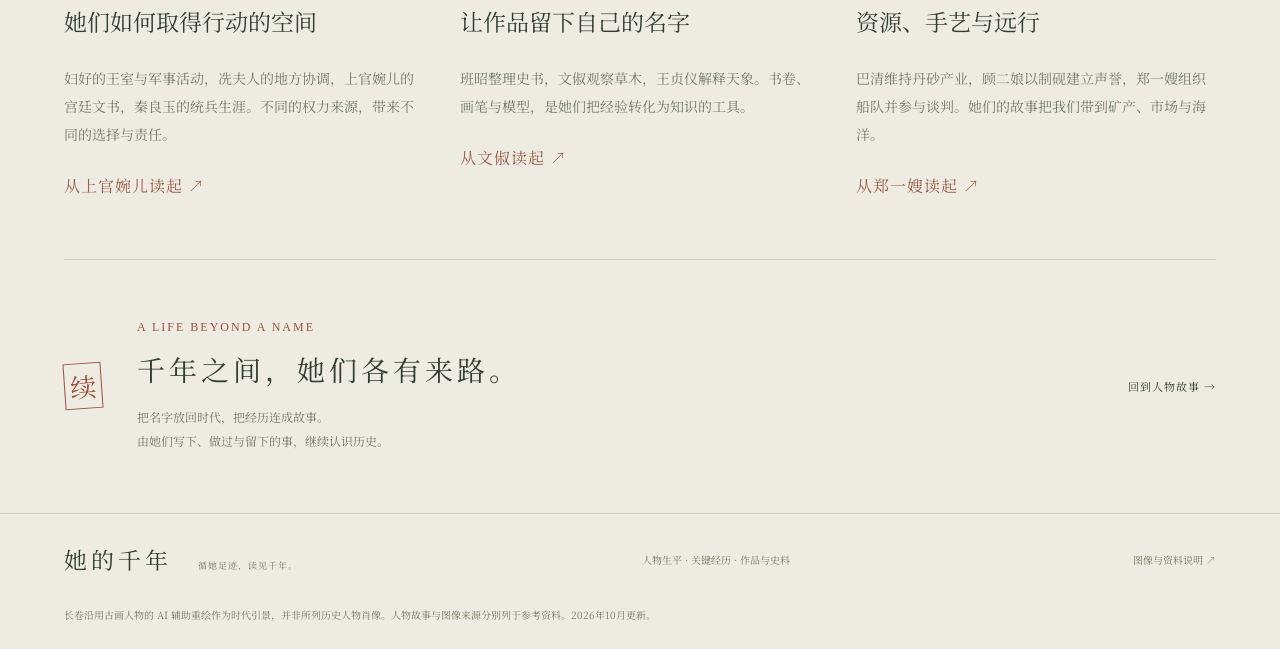
==== commit 590fe0b5: "Optimize handscroll figure delivery without changing visible pixels" ====
--- a/index.html
+++ b/index.html
@@ -1,4 +1,4 @@
-<!doctype html><html lang="zh-CN"><head><meta charset="UTF-8"><meta name="viewport" content="width=device-width, initial-scale=1, viewport-fit=cover"><meta name="theme-color" content="#eeece2"><title>她的千年 · 中国女性故事长卷</title><meta name="description" content="从先秦到清代，循女性的生平、行动与作品，阅读中国历史中的女性故事。"><link rel="stylesheet" href="style.css?v=responsive-20261016-v1"><link rel="stylesheet" href="women.css?v=responsive-20261016-v1"><link rel="stylesheet" href="responsive.css?v=responsive-20261016-v1"></head><body><a class="skip-link" href="#section-catalog">跳至人物故事</a>
+<!doctype html><html lang="zh-CN"><head><meta charset="UTF-8"><meta name="viewport" content="width=device-width, initial-scale=1, viewport-fit=cover"><meta name="theme-color" content="#eeece2"><title>她的千年 · 中国女性故事长卷</title><meta name="description" content="从先秦到清代，循女性的生平、行动与作品，阅读中国历史中的女性故事。"><link rel="stylesheet" href="style.css?v=responsive-20261016-v2"><link rel="stylesheet" href="women.css?v=responsive-20261016-v2"><link rel="stylesheet" href="responsive.css?v=responsive-20261016-v2"></head><body><a class="skip-link" href="#section-catalog">跳至人物故事</a>
 <header class="header"><a class="brand" href="#" aria-label="她的千年，返回卷首"><span class="seal" aria-hidden="true"><span>她</span><span>史</span></span><span>她的千年<small>中国女性故事长卷</small></span></a><nav aria-label="主导航"><a class="current" href="#section-scroll">千年长卷</a><a href="#section-catalog">人物故事</a><a href="#section-study">故事线索</a></nav><button class="saved-link" id="savedNav"><span>♡</span> 我的收藏 <small id="savedCount">00</small></button></header>
 <main><section class="opening" id="section-scroll"><div><p class="eyebrow"><i></i> 循 她 的 足 迹 ， 读 她 的 故 事</p><h1>一卷风华<span>她的千年</span><b class="title-stamp">观她</b></h1></div><div class="opening-aside"><p>她们写诗、治学、行医、耕织，也执政、远航。<br>循着一个个名字，走进她们亲历的时代。</p><span id="storyStats">八段时代 · 32 则故事 · 多种人生</span></div></section>
 <section class="scroll-shell" aria-label="连续的女性故事长卷"><div class="scroll-topline"><span>千 年 女 性 志</span><div class="view-switch" role="group" aria-label="长卷画面模式"><button class="active" id="cropMode" aria-pressed="true">人物入卷</button><button id="wholeMode" aria-pressed="false">馆方原图</button></div><span class="scroll-instruction">拖动长卷 · 轻点朝代看更多</span></div><div class="scroll-mount"><span class="spindle left" aria-hidden="true"></span><div class="scroll-viewport" id="scrollViewport" tabindex="0" role="region" aria-label="横向女性故事长卷，可拖动或使用左右方向键浏览"><div class="scroll-track" id="epochSlotsWrapper"></div></div><span class="spindle right" aria-hidden="true"></span></div></section>
@@ -9,4 +9,4 @@
 <dialog class="zoom-dialog" id="zoomDialog" aria-labelledby="zoomTitle"><div class="zoom-top"><h2 id="zoomTitle"></h2><button class="close-button" data-close="zoomDialog" aria-label="关闭放大查看">×</button></div><div class="zoom-tools"><button id="zoomOut" aria-label="缩小">−</button><output id="zoomScale">100%</output><button id="zoomIn" aria-label="放大">＋</button><button id="zoomReset">适应窗口</button><span id="zoomResolution"></span></div><div class="zoom-viewport" id="zoomViewport" tabindex="0" aria-label="放大的画作，可拖动画面或用方向键浏览"><div id="zoomStage"><img id="zoomImage" alt="" draggable="false"></div></div><p class="zoom-help"><span class="zoom-help-pointer">拖动或滚动浏览 · ＋／− 调整大小 · Esc 返回</span><span class="zoom-help-touch">双指缩放 · 拖动查看 · 轻点 × 返回</span></p></dialog>
 <dialog class="reading-dialog person-dialog" id="personDialog" aria-labelledby="personTitle"><div class="dialog-top"><span class="eyebrow" id="personKicker"></span><div class="dialog-actions"><button class="save-card person-save" id="personSave" aria-label="收藏这位女性的故事">♡</button><button class="close-button" data-close="personDialog" aria-label="关闭人物故事">×</button></div></div><header class="person-heading"><p id="personMeta"></p><h2 id="personTitle"></h2><h3 id="personHeadline"></h3><p id="personSummary"></p></header><div class="person-reading-layout"><aside><details class="person-milestones" id="personMilestones" open><summary>故事中的几个节点</summary><ol id="personEvents" class="person-events"></ol></details></aside><div class="prose"><div id="personBody"></div><section id="personMaterials"></section><section class="person-sources"><h3>参考资料</h3><div id="personReferences"></div></section></div></div></dialog>
 <div class="toast" id="toast" role="status"></div>
-<script src="women-data.js?v=responsive-20261016-v1"></script><script src="stories-data.js?v=responsive-20261016-v1"></script><script src="women.js?v=responsive-20261016-v1"></script></body></html>+<script src="women-data.js?v=responsive-20261016-v2"></script><script src="stories-data.js?v=responsive-20261016-v2"></script><script src="women.js?v=responsive-20261016-v2"></script></body></html>
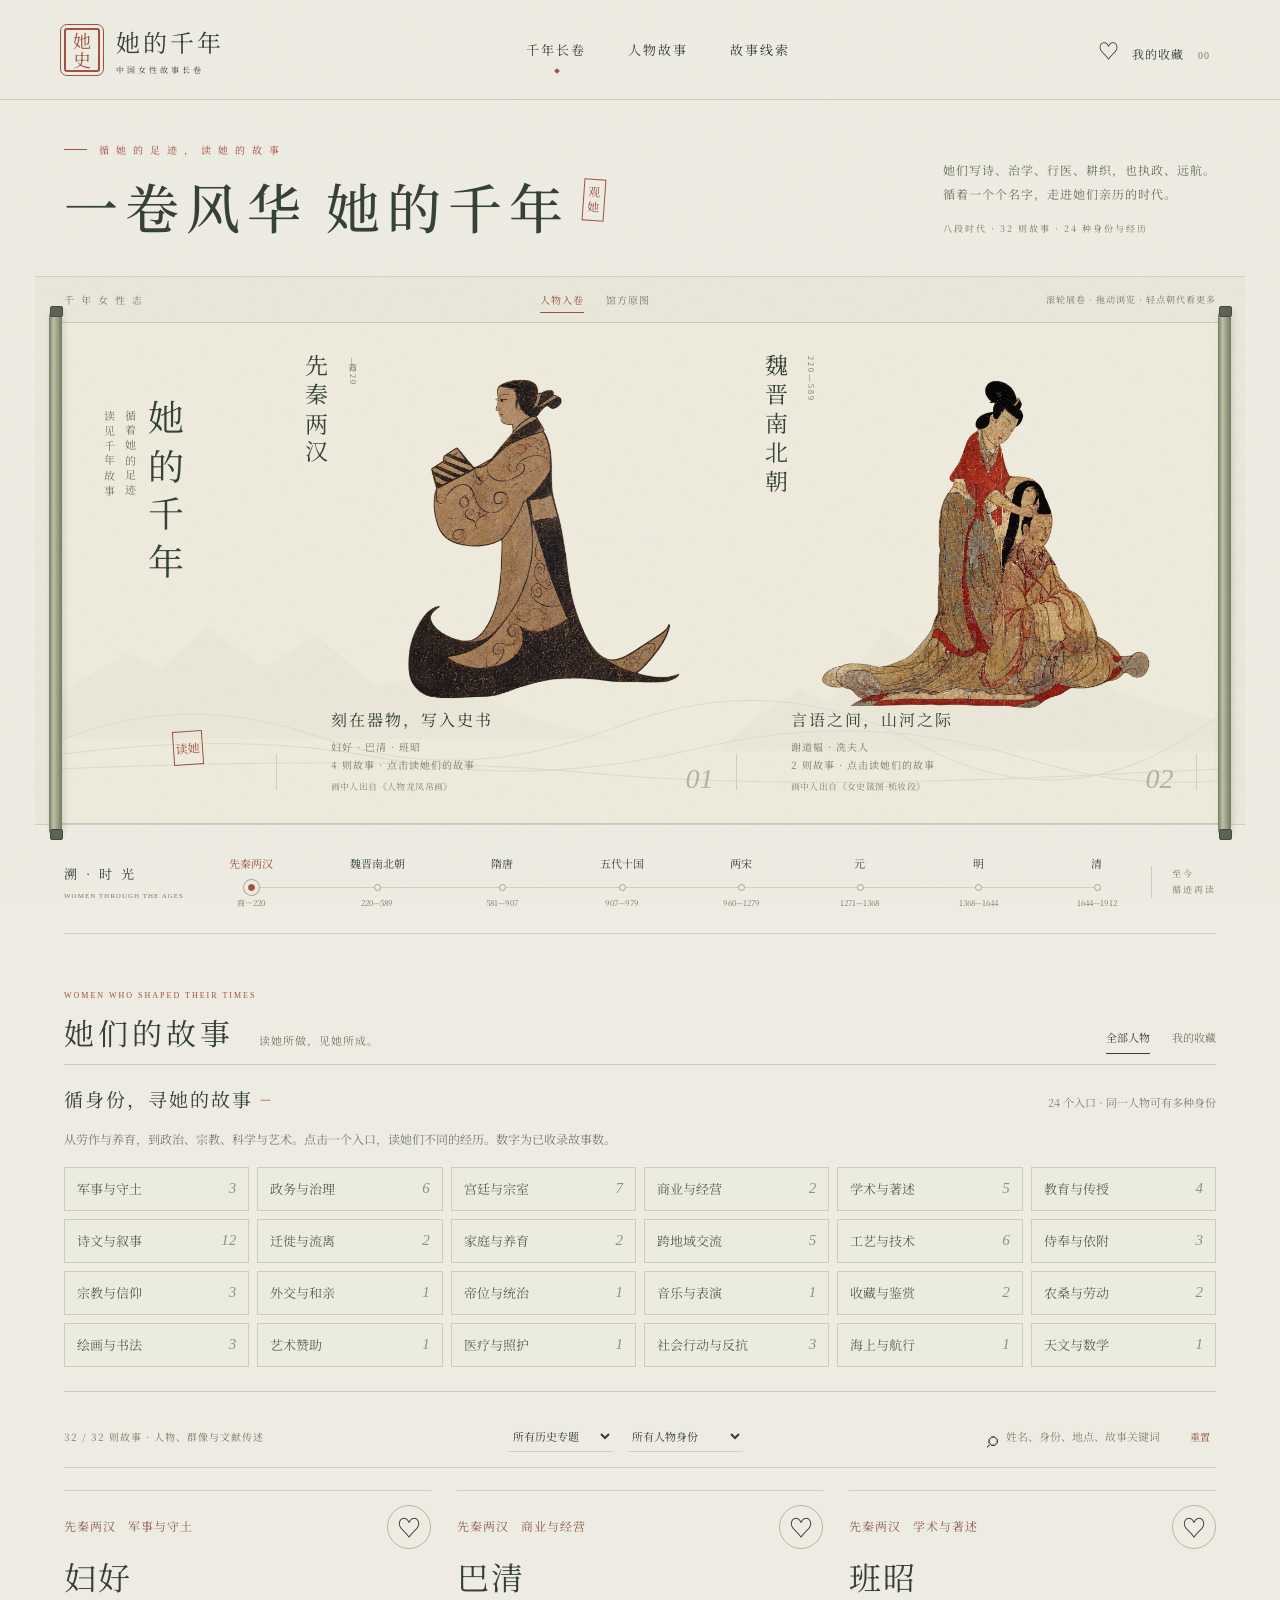
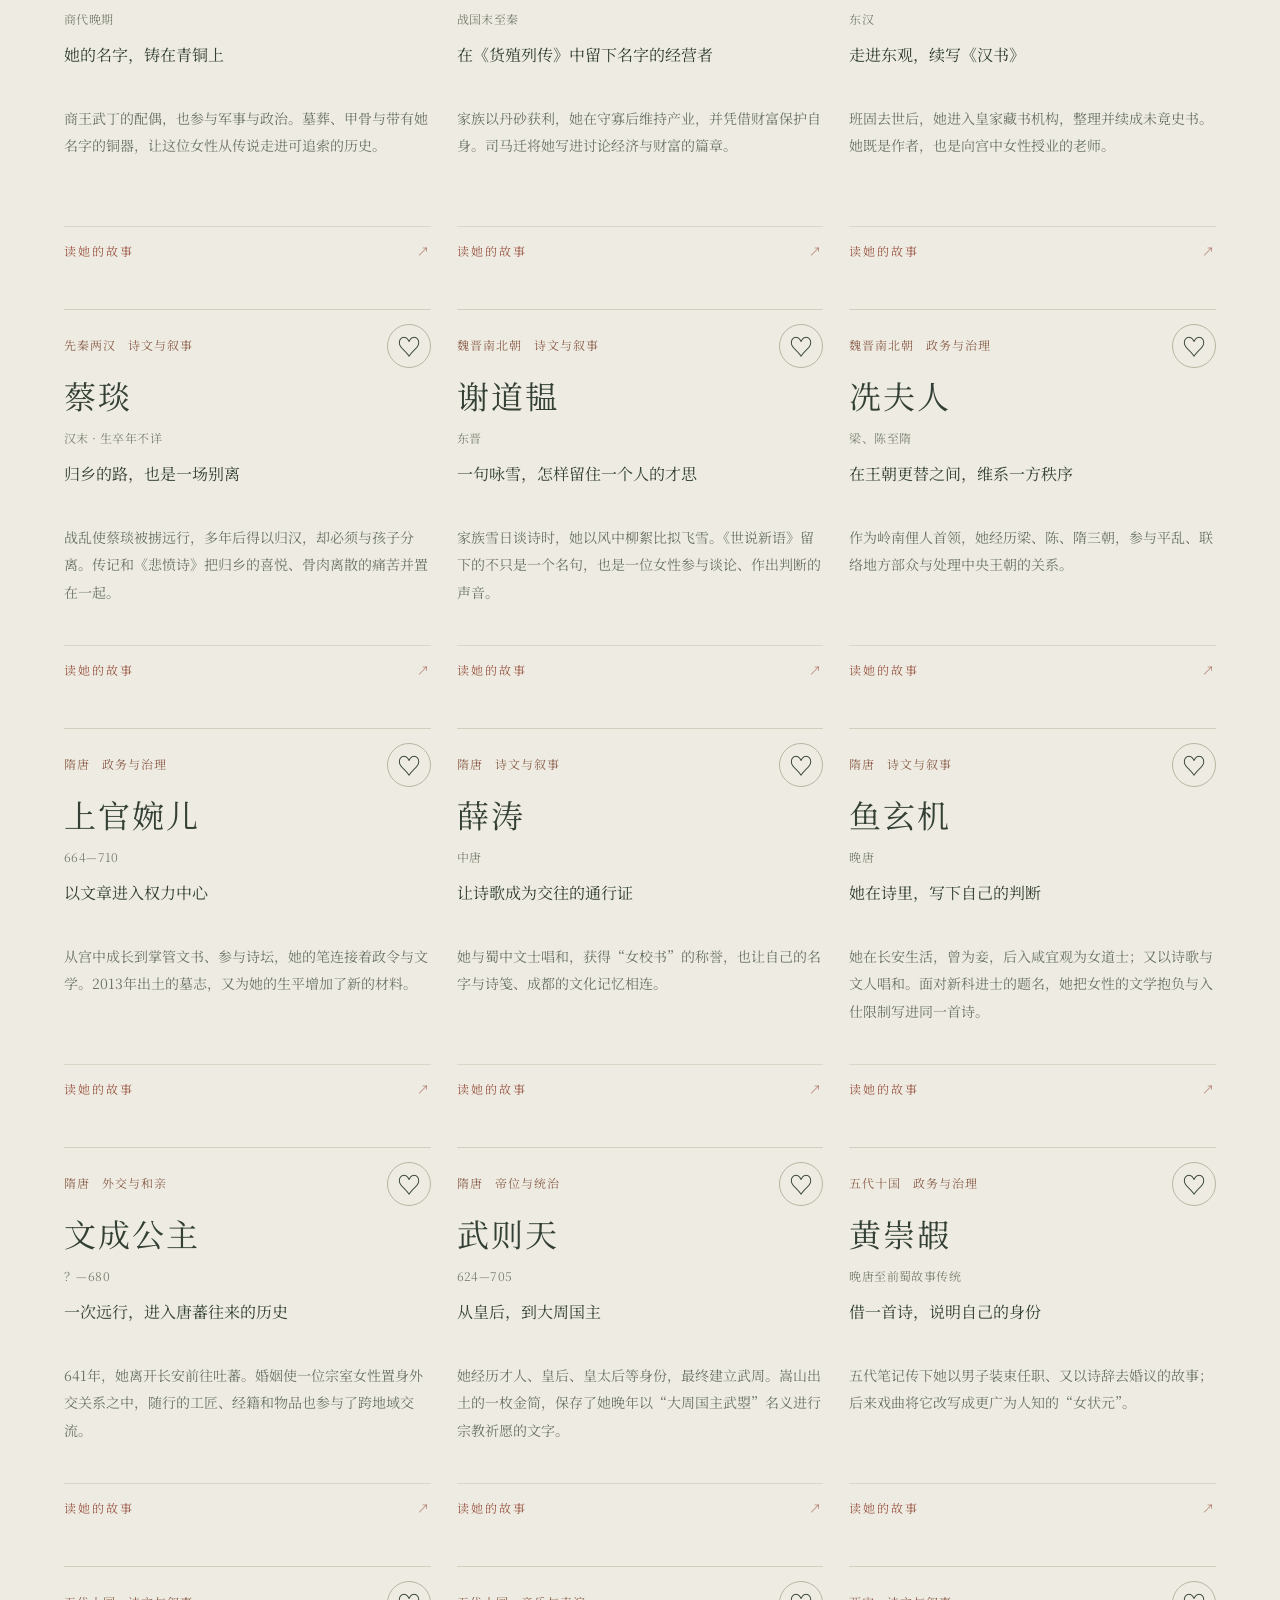
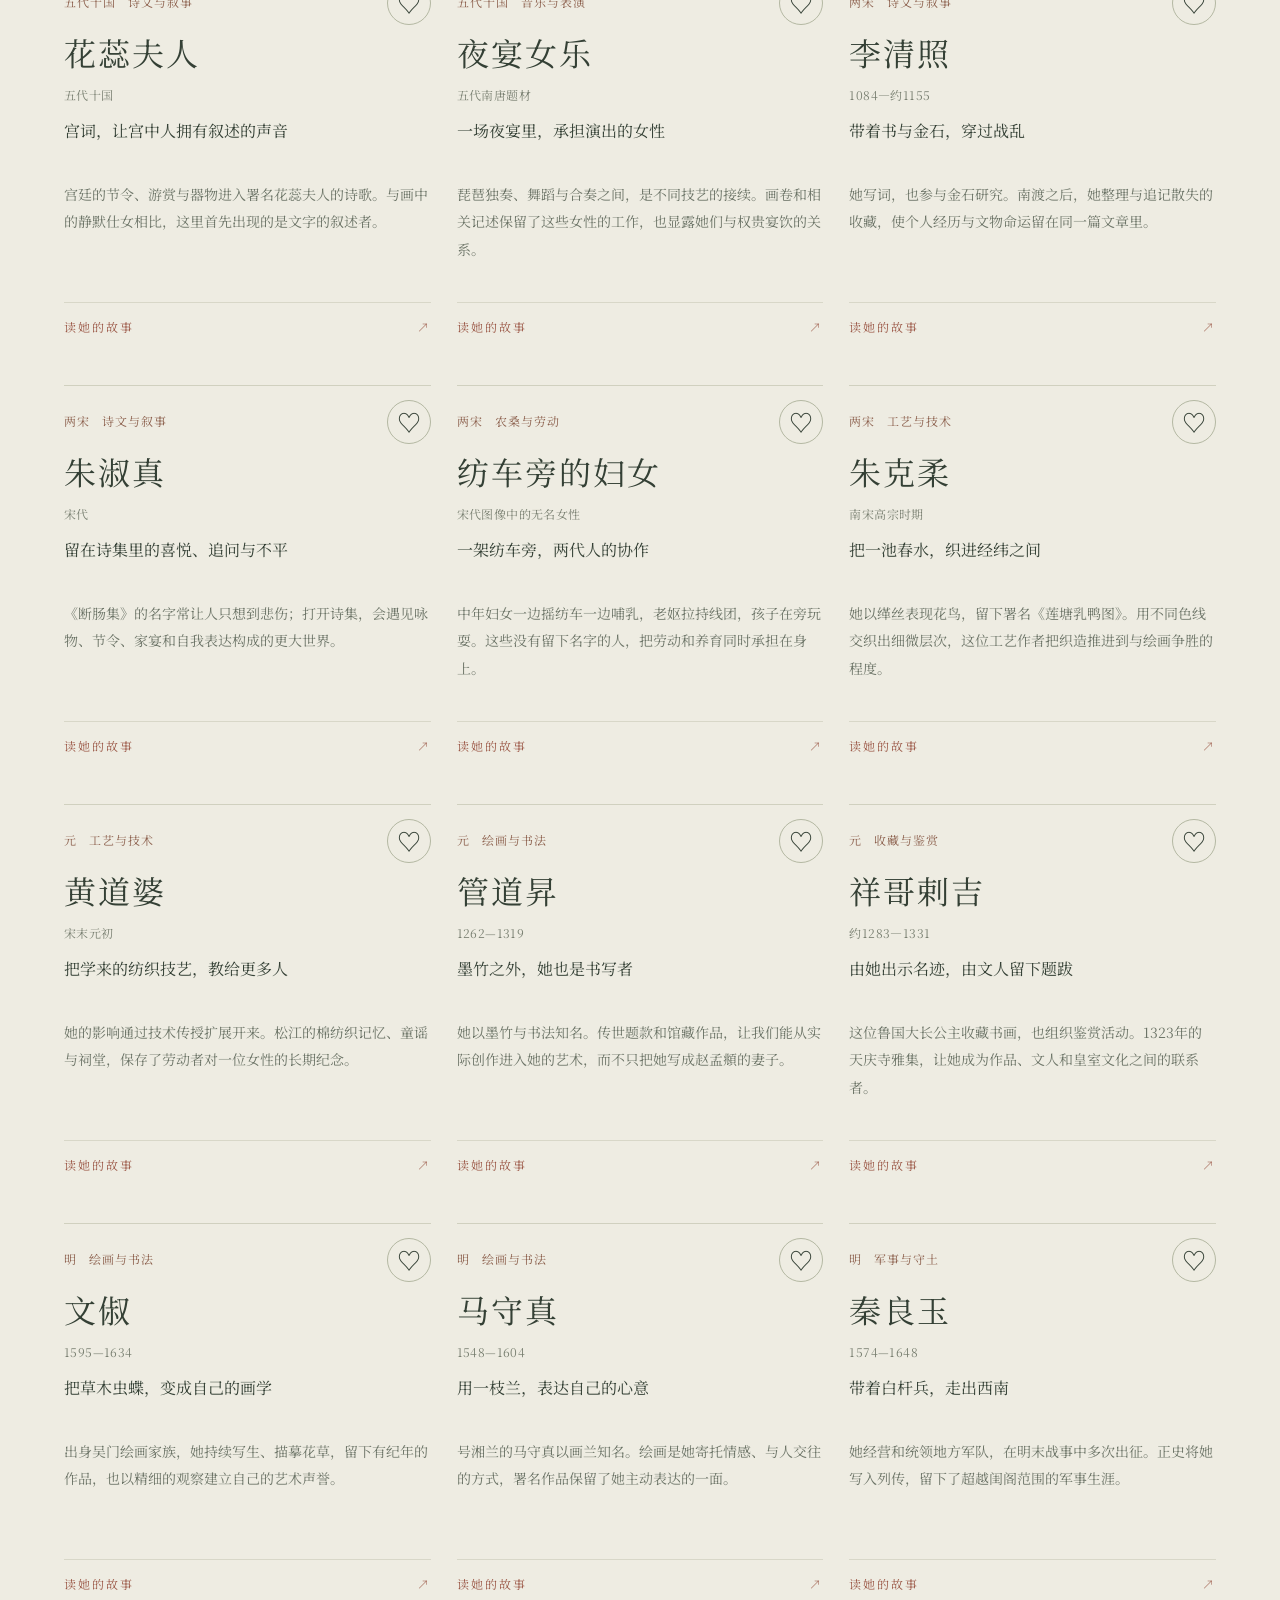
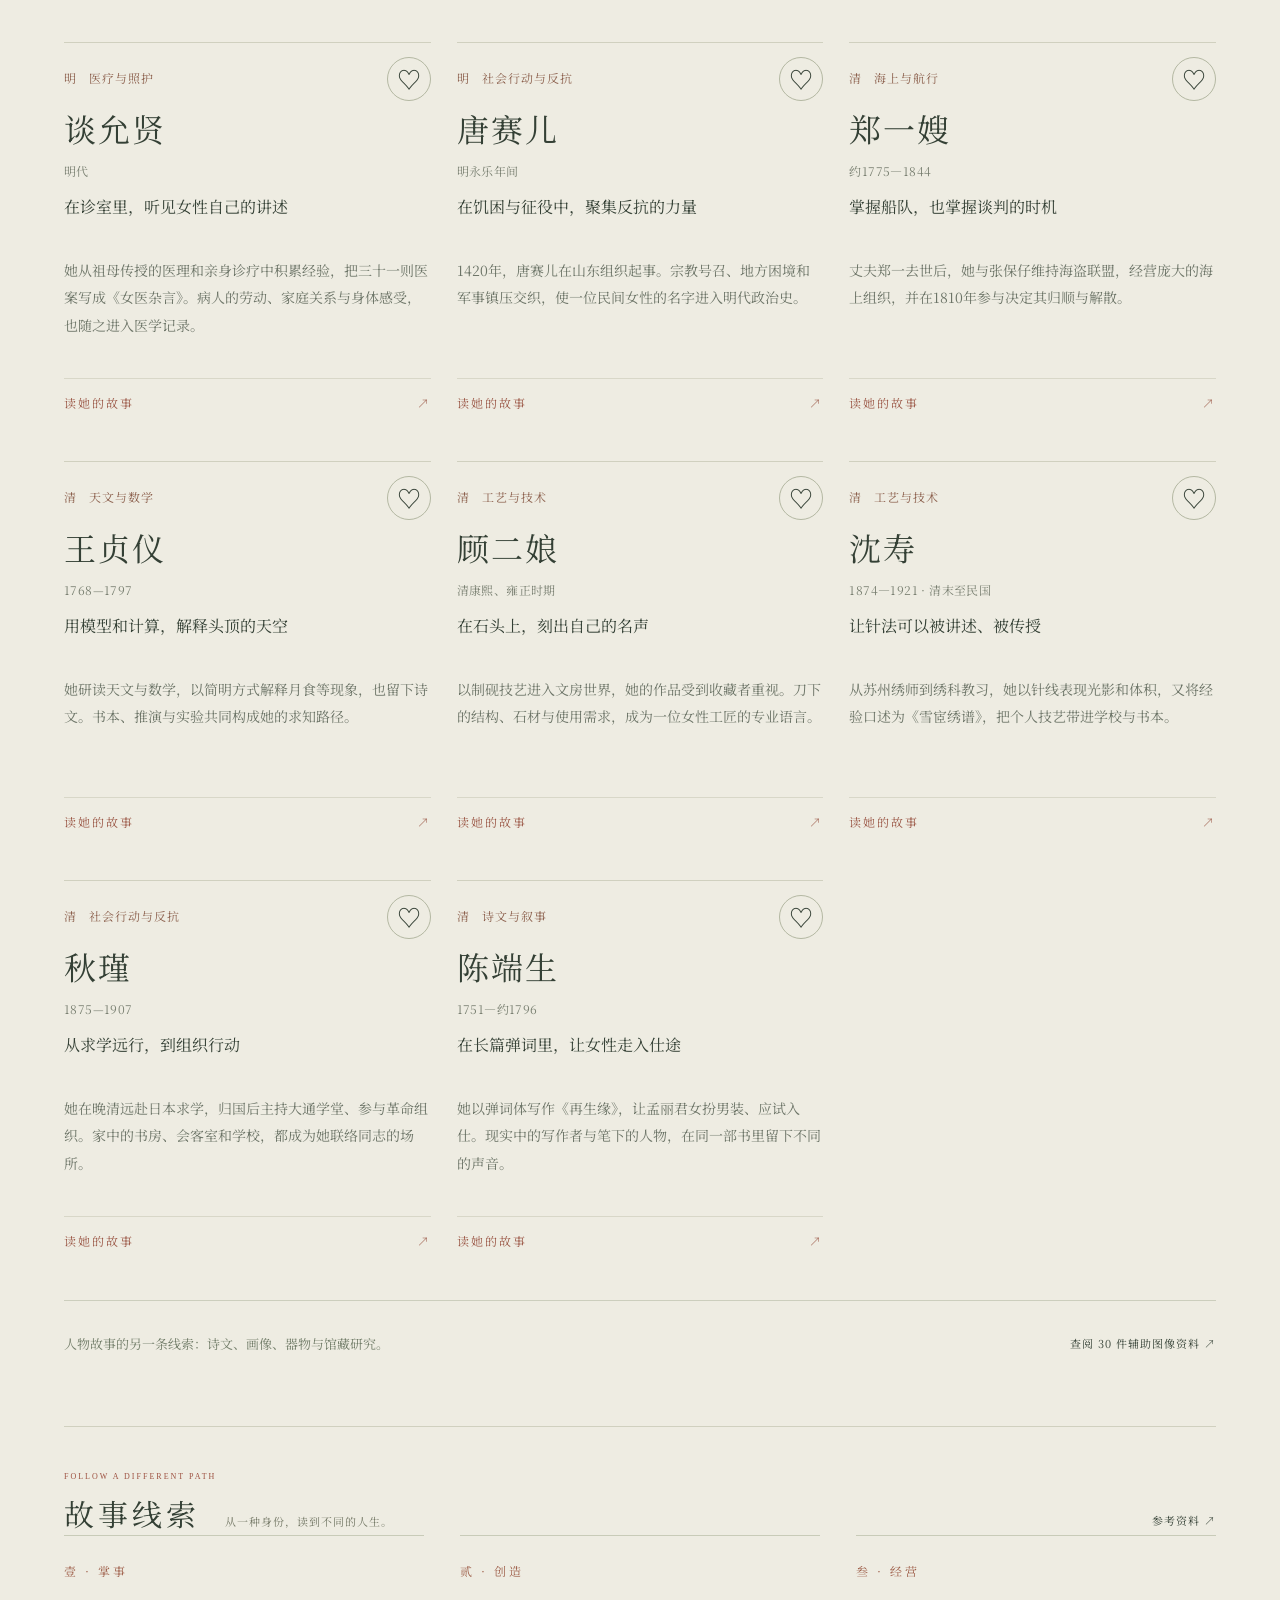
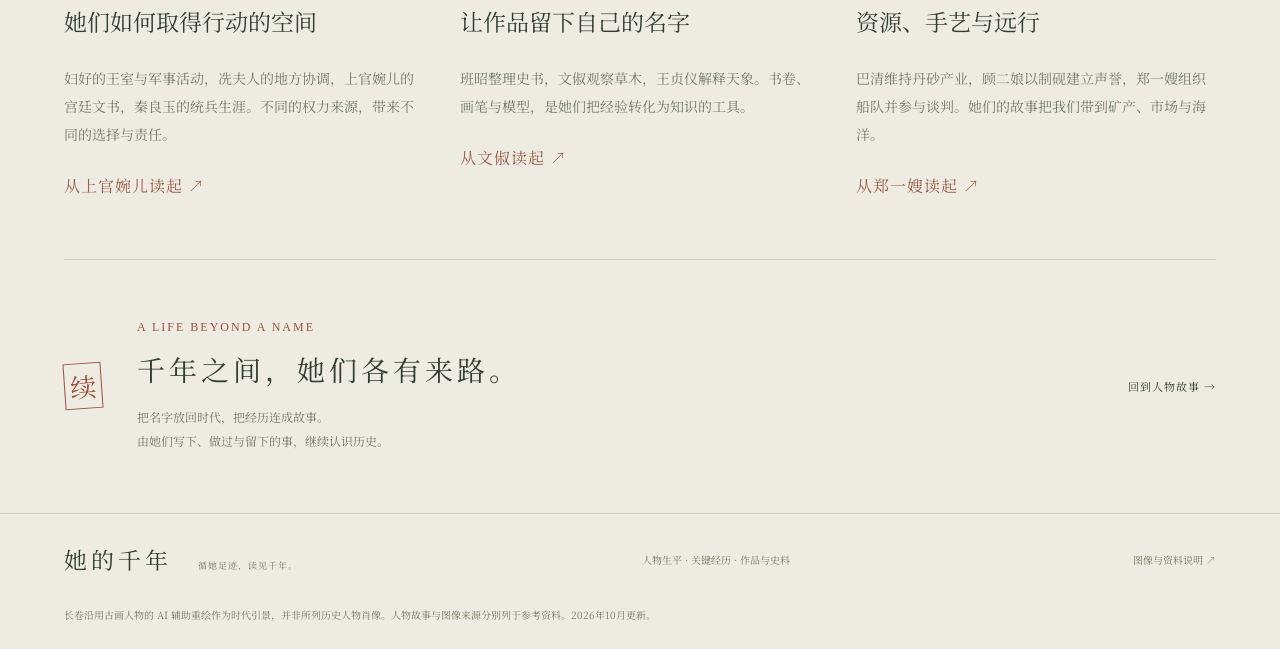
==== commit c5280bff: "Add mouse-wheel browsing to the historical handscroll" ====
--- a/index.html
+++ b/index.html
@@ -1,7 +1,7 @@
 <!doctype html><html lang="zh-CN"><head><meta charset="UTF-8"><meta name="viewport" content="width=device-width, initial-scale=1, viewport-fit=cover"><meta name="theme-color" content="#eeece2"><title>她的千年 · 中国女性故事长卷</title><meta name="description" content="从先秦到清代，循女性的生平、行动与作品，阅读中国历史中的女性故事。"><link rel="stylesheet" href="style.css?v=responsive-20261016-v2"><link rel="stylesheet" href="women.css?v=responsive-20261016-v2"><link rel="stylesheet" href="responsive.css?v=responsive-20261016-v2"></head><body><a class="skip-link" href="#section-catalog">跳至人物故事</a>
 <header class="header"><a class="brand" href="#" aria-label="她的千年，返回卷首"><span class="seal" aria-hidden="true"><span>她</span><span>史</span></span><span>她的千年<small>中国女性故事长卷</small></span></a><nav aria-label="主导航"><a class="current" href="#section-scroll">千年长卷</a><a href="#section-catalog">人物故事</a><a href="#section-study">故事线索</a></nav><button class="saved-link" id="savedNav"><span>♡</span> 我的收藏 <small id="savedCount">00</small></button></header>
 <main><section class="opening" id="section-scroll"><div><p class="eyebrow"><i></i> 循 她 的 足 迹 ， 读 她 的 故 事</p><h1>一卷风华<span>她的千年</span><b class="title-stamp">观她</b></h1></div><div class="opening-aside"><p>她们写诗、治学、行医、耕织，也执政、远航。<br>循着一个个名字，走进她们亲历的时代。</p><span id="storyStats">八段时代 · 32 则故事 · 多种人生</span></div></section>
-<section class="scroll-shell" aria-label="连续的女性故事长卷"><div class="scroll-topline"><span>千 年 女 性 志</span><div class="view-switch" role="group" aria-label="长卷画面模式"><button class="active" id="cropMode" aria-pressed="true">人物入卷</button><button id="wholeMode" aria-pressed="false">馆方原图</button></div><span class="scroll-instruction">拖动长卷 · 轻点朝代看更多</span></div><div class="scroll-mount"><span class="spindle left" aria-hidden="true"></span><div class="scroll-viewport" id="scrollViewport" tabindex="0" role="region" aria-label="横向女性故事长卷，可拖动或使用左右方向键浏览"><div class="scroll-track" id="epochSlotsWrapper"></div></div><span class="spindle right" aria-hidden="true"></span></div></section>
+<section class="scroll-shell" aria-label="连续的女性故事长卷"><div class="scroll-topline"><span>千 年 女 性 志</span><div class="view-switch" role="group" aria-label="长卷画面模式"><button class="active" id="cropMode" aria-pressed="true">人物入卷</button><button id="wholeMode" aria-pressed="false">馆方原图</button></div><span class="scroll-instruction">滚轮展卷 · 拖动浏览 · 轻点朝代看更多</span></div><div class="scroll-mount"><span class="spindle left" aria-hidden="true"></span><div class="scroll-viewport" id="scrollViewport" tabindex="0" role="region" aria-label="横向女性故事长卷，可滚动鼠标、拖动或使用左右方向键浏览"><div class="scroll-track" id="epochSlotsWrapper"></div></div><span class="spindle right" aria-hidden="true"></span></div></section>
 <section class="timeline-section" aria-label="选择时代"><div class="timeline-label">溯 · 时 光<small>WOMEN THROUGH THE AGES</small></div><div class="timeline" id="timelineEpochsBar" role="group" aria-label="朝代时间轴"></div><a class="timeline-end" href="#living">至今<br>循迹再读</a></section>
 <section class="collection" id="section-catalog"><div class="section-top"><div><p class="eyebrow">WOMEN WHO SHAPED THEIR TIMES</p><h2>她们的故事<span>读她所做，见她所成。</span></h2></div><div class="filters" role="group" aria-label="人物筛选"><button class="active" id="allFilter" aria-pressed="true">全部人物</button><button id="savedFilter" aria-pressed="false">我的收藏</button></div></div><details class="identity-atlas" open><summary><span>循身份，寻她的故事</span><small id="identityCount"></small></summary><p>从劳作与养育，到政治、宗教、科学与艺术。点击一个入口，读她们不同的经历。数字为已收录故事数。</p><div id="identityGrid" class="identity-grid" role="group" aria-label="按身份与经历浏览"></div></details><div class="collection-tools"><p id="filterCount" role="status"></p><div class="filter-selects"><label class="sr-only" for="eraFilter">历史专题</label><select id="eraFilter"><option value="all">所有历史专题</option></select><label class="sr-only" for="sceneFilter">人物身份</label><select id="sceneFilter"><option value="all">所有人物身份</option></select></div><label class="search"><span aria-hidden="true">⌕</span><input id="catalogSearchInput" type="search" placeholder="姓名、身份、地点、故事关键词" aria-label="检索人物故事"><button id="clearFilters">重置</button></label></div><div class="cards" id="catalogGrid"></div><div class="material-link"><p>人物故事的另一条线索：诗文、画像、器物与馆藏研究。</p><a href="sources.html#images" class="text-link">查阅 30 件辅助图像资料 ↗</a></div></section>
 <section class="notes" id="section-study"><div class="section-top"><div><p class="eyebrow">FOLLOW A DIFFERENT PATH</p><h2>故事线索<span>从一种身份，读到不同的人生。</span></h2></div><a class="text-link" href="sources.html" target="_blank" rel="noopener">参考资料 ↗</a></div><div class="story-paths"><article><span>壹 · 掌事</span><h3>她们如何取得行动的空间</h3><p>妇好的王室与军事活动，冼夫人的地方协调，上官婉儿的宫廷文书，秦良玉的统兵生涯。不同的权力来源，带来不同的选择与责任。</p><button class="text-link" data-person="shangguan">从上官婉儿读起 ↗</button></article><article><span>贰 · 创造</span><h3>让作品留下自己的名字</h3><p>班昭整理史书，文俶观察草木，王贞仪解释天象。书卷、画笔与模型，是她们把经验转化为知识的工具。</p><button class="text-link" data-person="wenchu">从文俶读起 ↗</button></article><article><span>叁 · 经营</span><h3>资源、手艺与远行</h3><p>巴清维持丹砂产业，顾二娘以制砚建立声誉，郑一嫂组织船队并参与谈判。她们的故事把我们带到矿产、市场与海洋。</p><button class="text-link" data-person="zhengyisao">从郑一嫂读起 ↗</button></article></div></section><section class="living" id="living"><span class="small-seal">续</span><div><p class="eyebrow">A LIFE BEYOND A NAME</p><h2>千年之间，她们各有来路。</h2><p>把名字放回时代，把经历连成故事。<br>由她们写下、做过与留下的事，继续认识历史。</p></div><a class="text-link" href="#section-catalog">回到人物故事 →</a></section></main><footer><a class="footer-brand" href="#">她的千年 <span>循她足迹，读见千年。</span></a><p>人物生平 · 关键经历 · 作品与史料</p><a href="sources.html" target="_blank" rel="noopener">图像与资料说明 ↗</a></footer><div class="archive-note">长卷沿用古画人物的 AI 辅助重绘作为时代引景，并非所列历史人物肖像。人物故事与图像来源分别列于参考资料。2026年10月更新。</div><dialog class="reading-dialog epoch-dialog" id="epochDialog" aria-labelledby="epochTitle"><div class="dialog-top"><span class="eyebrow" id="epochKicker"></span><button class="close-button" data-close="epochDialog" aria-label="关闭朝代专题">×</button></div><div class="epoch-intro"><h2 id="epochTitle"></h2><p id="epochIntro"></p><p class="period-note" id="epochCount"></p></div><div class="catalog-grid" id="epochGrid"></div></dialog>
@@ -9,4 +9,4 @@
 <dialog class="zoom-dialog" id="zoomDialog" aria-labelledby="zoomTitle"><div class="zoom-top"><h2 id="zoomTitle"></h2><button class="close-button" data-close="zoomDialog" aria-label="关闭放大查看">×</button></div><div class="zoom-tools"><button id="zoomOut" aria-label="缩小">−</button><output id="zoomScale">100%</output><button id="zoomIn" aria-label="放大">＋</button><button id="zoomReset">适应窗口</button><span id="zoomResolution"></span></div><div class="zoom-viewport" id="zoomViewport" tabindex="0" aria-label="放大的画作，可拖动画面或用方向键浏览"><div id="zoomStage"><img id="zoomImage" alt="" draggable="false"></div></div><p class="zoom-help"><span class="zoom-help-pointer">拖动或滚动浏览 · ＋／− 调整大小 · Esc 返回</span><span class="zoom-help-touch">双指缩放 · 拖动查看 · 轻点 × 返回</span></p></dialog>
 <dialog class="reading-dialog person-dialog" id="personDialog" aria-labelledby="personTitle"><div class="dialog-top"><span class="eyebrow" id="personKicker"></span><div class="dialog-actions"><button class="save-card person-save" id="personSave" aria-label="收藏这位女性的故事">♡</button><button class="close-button" data-close="personDialog" aria-label="关闭人物故事">×</button></div></div><header class="person-heading"><p id="personMeta"></p><h2 id="personTitle"></h2><h3 id="personHeadline"></h3><p id="personSummary"></p></header><div class="person-reading-layout"><aside><details class="person-milestones" id="personMilestones" open><summary>故事中的几个节点</summary><ol id="personEvents" class="person-events"></ol></details></aside><div class="prose"><div id="personBody"></div><section id="personMaterials"></section><section class="person-sources"><h3>参考资料</h3><div id="personReferences"></div></section></div></div></dialog>
 <div class="toast" id="toast" role="status"></div>
-<script src="women-data.js?v=responsive-20261016-v2"></script><script src="stories-data.js?v=responsive-20261016-v2"></script><script src="women.js?v=responsive-20261016-v2"></script></body></html>+<script src="women-data.js?v=responsive-20261016-v2"></script><script src="stories-data.js?v=responsive-20261016-v2"></script><script src="women.js?v=wheel-20261016-v2"></script></body></html>
